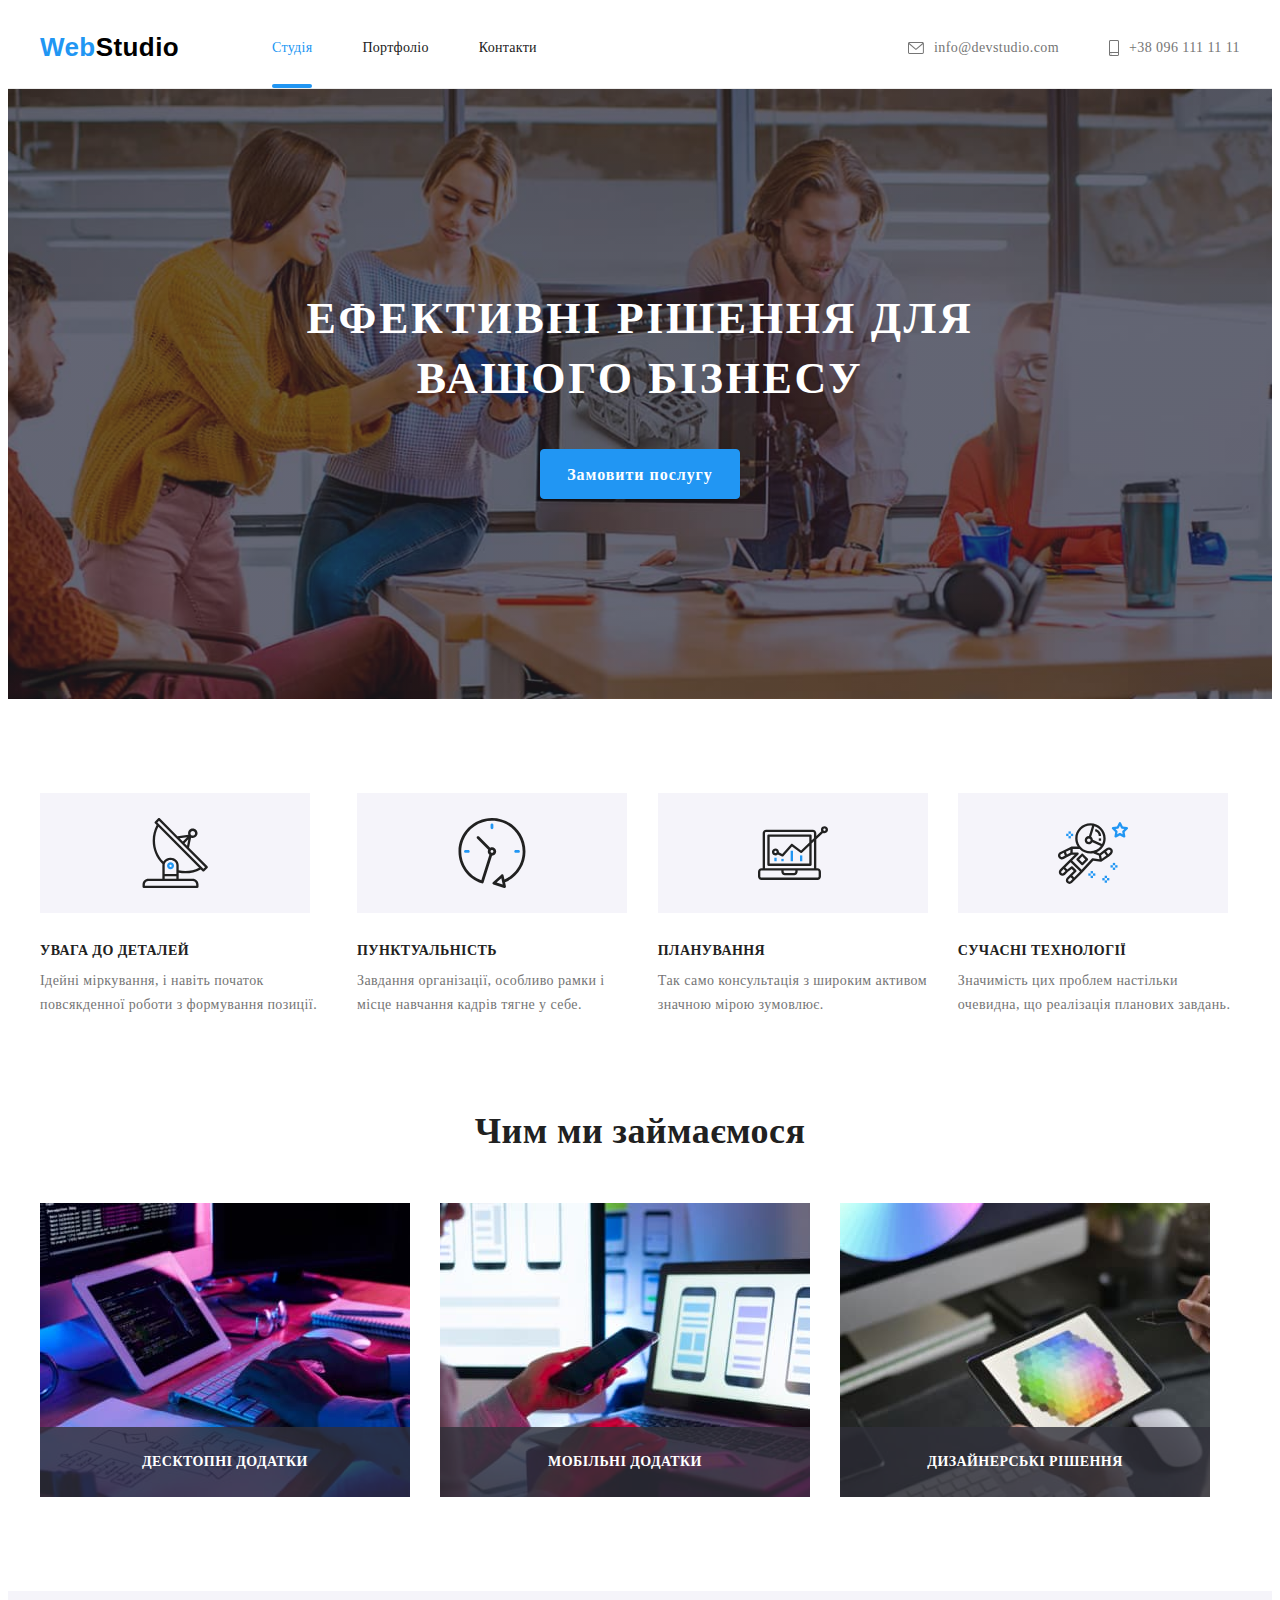
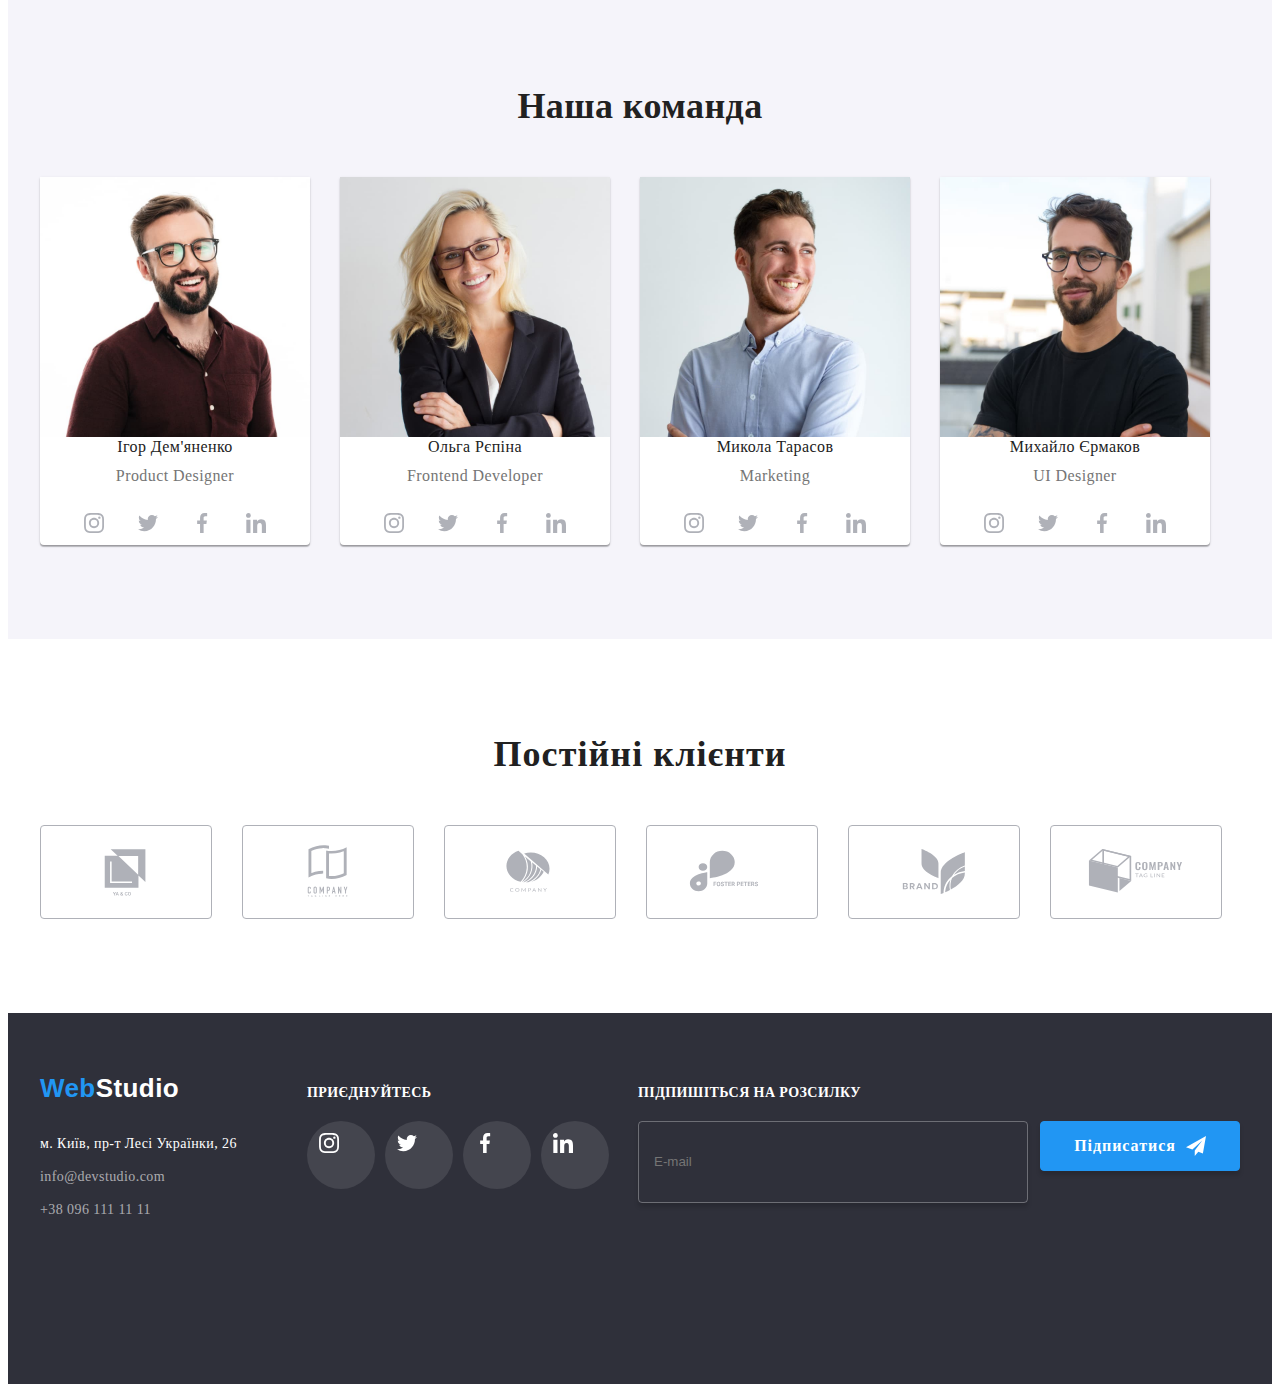
==== index.html @ f76be3e7 "index all BEM and part MODAL" ====
<!DOCTYPE html>
<html lang="uk">
  <head>
    <meta charset="utf-8" />
    <meta name="viewport" content="width=device-width, initial-scale=1.0" />
    <!-- <link rel="preconnect" href="https://fonts.googleapis.com" />
    <link rel="preconnect" href="https://fonts.gstatic.com" crossorigin />
     <link
      href="https://fonts.googleapis.com/css2?family=Oleo+Script&family=Raleway:wght@700&family=Roboto:wght@400;500;700;900&display=swap"
      rel="stylesheet"
    />
    
    <link rel="stylesheet" href="./css/styles.css" /> -->
    <link
      rel="stylesheet"
      href="https://cdnjs.cloudflare.com/ajax/libs/modern-normalize/1.1.0/modern-normalize.min.css"
      integrity="sha512-wpPYUAdjBVSE4KJnH1VR1HeZfpl1ub8YT/NKx4PuQ5NmX2tKuGu6U/JRp5y+Y8XG2tV+wKQpNHVUX03MfMFn9Q=="
      crossorigin="anonymous"
      referrerpolicy="no-referrer"
    />
    <link rel="stylesheet" href="./sass/main.css" />
    <title>WebStudio</title>
  </head>
  <body>
    <!--Шапка-->
    <header class="header">
      <div class="container">
        <div class="nav-flex">
          <a href="./index.html" class="logo__link link"
            ><span class="logo__link--web">Web</span
            ><span class="logo__link--studio">Studio</span></a
          >
          <nav>
            <ul class="headnav list">
              <li>
                <a
                  href="./index.html"
                  class="headnav__link headnav__link--current link"
                  target="_self"
                  >Студія</a
                >
              </li>
              <li>
                <a href="./portfolio.html" class="headnav__link link" target="_self">Портфоліо</a>
              </li>
              <li><a href="" class="headnav__link link">Контакти</a></li>
            </ul>
          </nav>
          <ul class="headnav__contacts list">
            <li>
              <a href="mailto:info@devstudio.com" class="headnav__contact link"
                ><svg width="16" height="12" class="headnav__icon--envelope">
                  <use href="./images/icons.svg#icon-envelope"></use>
                </svg>
                info@devstudio.com</a
              >
            </li>
            <li>
              <a href="tel:+380961111111" class="headnav__contact link">
                <svg width="10" height="16" class="headnav__icon--smartphone">
                  <use href="./images/icons.svg#icon-smartphone"></use>
                </svg>
                +38 096 111 11 11</a
              >
            </li>
          </ul>
        </div>
      </div>
    </header>
    <main>
      <!--Рішення-->
      <section class="effective">
        <div class="container">
          <h1 class="effective__h">ЕФЕКТИВНІ РІШЕННЯ ДЛЯ ВАШОГО БІЗНЕСУ</h1>
          <button data-modal-open type="button" class="effective__btn btn__all">
            Замовити послугу
          </button>
        </div>
      </section>
      <!--Особливості-->
      <section class="section">
        <div class="container">
          <h2 class="invisible">Невидимий заголовок</h2>
          <ul class="features__list list">
            <li class="features__item">
              <div class="featureslist__div">
                <svg width="70" height="70" class="featureslist__icon">
                  <use href="./images/icons.svg#icon-satellite"></use>
                </svg>
              </div>
              <h3 class="featureslist__h">УВАГА ДО ДЕТАЛЕЙ</h3>
              <p class="featureslist__p">
                Ідейні міркування, і навіть початок повсякденної роботи з формування позиції.
              </p>
            </li>
            <li class="features__item">
              <div class="featureslist__div">
                <svg width="70" height="70" class="featureslist__icon">
                  <use href="./images/icons.svg#icon-clock"></use>
                </svg>
              </div>
              <h3 class="featureslist__h">ПУНКТУАЛЬНІСТЬ</h3>
              <p class="featureslist__p">
                Завдання організації, особливо рамки і місце навчання кадрів тягне у себе.
              </p>
            </li>
            <li class="features__item">
              <div class="featureslist__div">
                <svg width="70" height="70" class="featureslist__icon">
                  <use href="./images/icons.svg#icon-diagram"></use>
                </svg>
              </div>
              <h3 class="featureslist__h">ПЛАНУВАННЯ</h3>
              <p class="featureslist__p">
                Так само консультація з широким активом значною мірою зумовлює.
              </p>
            </li>
            <li class="features__item">
              <div class="featureslist__div">
                <svg width="70" height="70" class="featureslist__icon">
                  <use href="./images/icons.svg#icon-astronaut"></use>
                </svg>
              </div>
              <h3 class="featureslist__h">СУЧАСНІ ТЕХНОЛОГІЇ</h3>
              <p class="featureslist__p">
                Значимість цих проблем настільки очевидна, що реалізація планових завдань.
              </p>
            </li>
          </ul>
        </div>
      </section>
      <!--Чим ми займаємося-->
      <section class="our-work__section section">
        <div class="container">
          <h2 class="our-work__h">Чим ми займаємося</h2>
          <ul class="our-work__list list">
            <li class="our-work__item">
              <div class="our-work__div">
                <img
                  src="./images/img-01.jpg"
                  alt="Працюємо"
                  width="370"
                  height="294"
                  class="img"
                />
                <p class="our-work__p">Десктопні додатки</p>
              </div>
            </li>

            <li class="our-work__item">
              <div class="our-work__div">
                <img
                  src="./images/img-02.jpg"
                  alt="Перевіряємо адаптації"
                  width="370"
                  height="294"
                  class="img"
                />
                <p class="our-work__p">Мобільні додатки</p>
              </div>
            </li>
            <li class="our-work__item">
              <div class="our-work__div">
                <img
                  src="./images/img-03.jpg"
                  alt="Використовуємо всю палітру кольорів"
                  width="370"
                  height="294"
                  class="img"
                />
                <p class="our-work__p">Дизайнерські рішення</p>
              </div>
            </li>
          </ul>
        </div>
      </section>
      <!--Наша команда-->
      <section class="team__section section">
        <div class="container">
          <h2 class="team__h">Наша команда</h2>
          <ul class="team--list list">
            <li class="team--list__item">
              <img
                src="./images/our-team-01.jpg"
                alt="Ігор Дем'яненко"
                width="270"
                height="260"
                class="img"
              />
              <div class="team__box">
                <h3 class="team--list__h">Ігор Дем'яненко</h3>
                <p class="team--list__p">Product Designer</p>
                <ul class="team--soc__list list">
                  <li class="team--soc__items">
                    <a href="#" class="team--soc__link link"
                      ><svg width="20" height="20">
                        <use href="./images/icons.svg#icon-instagram"></use>
                      </svg>
                    </a>
                  </li>

                  <li class="team--soc__items">
                    <a href="#" class="team--soc__link link"
                      ><svg width="20" height="20">
                        <use href="./images/icons.svg#icon-twitter"></use>
                      </svg>
                    </a>
                  </li>
                  <li class="team--soc__items">
                    <a href="#" class="team--soc__link link"
                      ><svg width="20" height="20">
                        <use href="./images/icons.svg#icon-facebook"></use>
                      </svg>
                    </a>
                  </li>
                  <li class="team--soc__items">
                    <a href="#" class="team--soc__link link"
                      ><svg width="20" height="20">
                        <use href="./images/icons.svg#icon-linkedin"></use>
                      </svg>
                    </a>
                  </li>
                </ul>
              </div>
            </li>
            <li class="team--list__item">
              <img
                src="./images/our-team-02.jpg"
                alt="Ольга Рєпіна"
                width="270"
                height="260"
                class="img"
              />
              <div class="team__box">
                <h3 class="team--list__h">Ольга Рєпіна</h3>
                <p class="team--list__p">Frontend Developer</p>

                <ul class="team--soc__list list">
                  <li class="team--soc__items">
                    <a href="#" class="team--soc__link link"
                      ><svg width="20" height="20">
                        <use href="./images/icons.svg#icon-instagram"></use>
                      </svg>
                    </a>
                  </li>
                  <li class="team--soc__items">
                    <a href="#" class="team--soc__link link"
                      ><svg width="20" height="20">
                        <use href="./images/icons.svg#icon-twitter"></use>
                      </svg>
                    </a>
                  </li>
                  <li class="team--soc__items">
                    <a href="#" class="team--soc__link link"
                      ><svg width="20" height="20">
                        <use href="./images/icons.svg#icon-facebook"></use>
                      </svg>
                    </a>
                  </li>
                  <li class="team--soc__items">
                    <a href="#" class="team--soc__link link"
                      ><svg width="20" height="20">
                        <use href="./images/icons.svg#icon-linkedin"></use>
                      </svg>
                    </a>
                  </li>
                </ul>
              </div>
            </li>
            <li class="team--list__item">
              <img
                src="./images/our-team-03.jpg"
                alt="Микола Тарасов"
                width="270"
                height="260"
                class="img"
              />
              <div class="team__box">
                <h3 class="team--list__h">Микола Тарасов</h3>
                <p class="team--list__p">Marketing</p>

                <ul class="team--soc__list list">
                  <li class="team--soc__items">
                    <a href="#" class="team--soc__link link"
                      ><svg width="20" height="20">
                        <use href="./images/icons.svg#icon-instagram"></use>
                      </svg>
                    </a>
                  </li>
                  <li class="team--soc__items">
                    <a href="#" class="team--soc__link link"
                      ><svg width="20" height="20">
                        <use href="./images/icons.svg#icon-twitter"></use>
                      </svg>
                    </a>
                  </li>
                  <li class="team--soc__items">
                    <a href="#" class="team--soc__link link"
                      ><svg width="20" height="20">
                        <use href="./images/icons.svg#icon-facebook"></use>
                      </svg>
                    </a>
                  </li>
                  <li class="team--soc__items">
                    <a href="#" class="team--soc__link link"
                      ><svg width="20" height="20">
                        <use href="./images/icons.svg#icon-linkedin"></use>
                      </svg>
                    </a>
                  </li>
                </ul>
              </div>
            </li>
            <li class="team--list__item">
              <img
                src="./images/our-team-04.jpg"
                alt="Михайло Єрмаков"
                width="270"
                height="260"
                class="img"
              />
              <div class="team__box">
                <h3 class="team--list__h">Михайло Єрмаков</h3>
                <p class="team--list__p">UI Designer</p>

                <ul class="team--soc__list list">
                  <li class="team--soc__items">
                    <a href="#" class="team--soc__link link"
                      ><svg width="20" height="20">
                        <use href="./images/icons.svg#icon-instagram"></use>
                      </svg>
                    </a>
                  </li>
                  <li class="team--soc__items">
                    <a href="#" class="team--soc__link link"
                      ><svg width="20" height="20">
                        <use href="./images/icons.svg#icon-twitter"></use>
                      </svg>
                    </a>
                  </li>
                  <li class="team--soc__items">
                    <a href="#" class="team--soc__link link"
                      ><svg width="20" height="20">
                        <use href="./images/icons.svg#icon-facebook"></use>
                      </svg>
                    </a>
                  </li>
                  <li class="team--soc__items">
                    <a href="#" class="team--soc__link link"
                      ><svg width="20" height="20">
                        <use href="./images/icons.svg#icon-linkedin"></use>
                      </svg>
                    </a>
                  </li>
                </ul>
              </div>
            </li>
          </ul>
        </div>
      </section>
      <section class="regular__section">
        <div class="container">
          <h2 class="regular__clients--h">Постійні клієнти</h2>
          <ul class="regular__clients--list list">
            <li class="regular__clients--item">
              <a href="" class="regular__clients--link link">
                <svg width="106" height="60" class="regular__clients--soc-icons">
                  <use href="./images/icons.svg#icon-company-one"></use>
                </svg>
              </a>
            </li>
            <li class="regular__clients--item">
              <a href="" class="regular__clients--link link"
                ><svg width="106" height="60" class="regular__clients--soc-icons">
                  <use href="./images/icons.svg#icon-company-two"></use>
                </svg>
              </a>
            </li>
            <li class="regular__clients--item">
              <a href="" class="regular__clients--link link">
                <svg width="106" height="60" class="regular__clients--soc-icons">
                  <use href="./images/icons.svg#icon-company-three"></use>
                </svg>
              </a>
            </li>
            <li class="regular__clients--item">
              <a href="" class="regular__clients--link link">
                <svg width="106" height="60" class="regular__clients--soc-icons">
                  <use href="./images/icons.svg#icon-company-four"></use>
                </svg>
              </a>
            </li>
            <li class="regular__clients--item">
              <a href="" class="regular__clients--link link"
                ><svg width="106" height="60" class="regular__clients--soc-icons">
                  <use href="./images/icons.svg#icon-company-five"></use>
                </svg>
              </a>
            </li>
            <li class="regular__clients--item">
              <a href="" class="regular__clients--link link"
                ><svg width="106" height="60" class="regular__clients--soc-icons">
                  <use href="./images/icons.svg#icon-company-six"></use>
                </svg>
              </a>
            </li>
          </ul>
        </div>
      </section>
    </main>
    <!--Футер-->
    <footer class="footer">
      <div class="container">
        <div class="footer__flex--div">
          <div class="footer__address__div">
            <a href="./index.html" class="logo__link logo__link--footer link"
              ><span class="logo__link--web">Web</span
              ><span class="logo__link--footer">Studio</span></a
            >
            <address>
              <ul class="list">
                <li class="footer__address--item">
                  <a
                    href="https://goo.gl/maps/zmiDJwTHFCENLTo26"
                    target="_blank"
                    class="footer__address link"
                    >м. Київ, пр-т Лесі Українки, 26</a
                  >
                </li>
                <li class="footer__address--item">
                  <a href="mailto:info@devstudio.com" class="footer__contact link"
                    >info@devstudio.com</a
                  >
                </li>
                <li class="footer__address--item">
                  <a href="tel:+380961111111" class="footer__contact link">+38 096 111 11 11</a>
                </li>
              </ul>
            </address>
          </div>
          <div class="footer__soc--div">
            <p class="footer__soc--p"><b>Приєднуйтесь</b></p>
            <ul class="footer__soc--list list">
              <li class="footer__soc--items">
                <a href="#" class="footer__soc--link link"
                  ><svg width="20" height="20" class="footer__soc--icons">
                    <use href="./images/icons.svg#icon-instagram"></use>
                  </svg>
                </a>
              </li>
              <li class="footer__soc--items">
                <a href="#" class="footer__soc--link link"
                  ><svg width="20" height="20" class="footer__soc--icons">
                    <use href="./images/icons.svg#icon-twitter"></use>
                  </svg>
                </a>
              </li>
              <li class="footer__soc--items">
                <a href="#" class="footer__soc--link link"
                  ><svg width="20" height="20" class="footer__soc--icons">
                    <use href="./images/icons.svg#icon-facebook"></use>
                  </svg>
                </a>
              </li>
              <li class="footer__soc--items">
                <a href="#" class="footer__soc--link link"
                  ><svg width="20" height="20" class="footer__soc--icons">
                    <use href="./images/icons.svg#icon-linkedin"></use>
                  </svg>
                </a>
              </li>
            </ul>
          </div>
          <div class="footer__subscribe--div">
            <p class="footer__soc--p"><b>Підпишіться на розсилку</b></p>
            <form class="footer__subscribe--form">
              <label>
                <input
                  class="footer__subscribe--email"
                  type="email"
                  name="mail"
                  placeholder="E-mail"
                />
              </label>
              <button type="submit" class="footer__subscribe--btn btn__all">
                Підписатися
                <svg width="20" height="20" class="footer-subscribe-icon">
                  <use href="./images/icons.svg#icon-send"></use>
                </svg>
              </button>
            </form>
          </div>
        </div>
      </div>
    </footer>
    <div data-modal class="backdrop is-hidden">
      <div class="modal">
        <button data-modal-close type="button" class="icon__close">
          <svg width="20" height="20">
            <use href="./images/icons.svg#icon-close-black-18"></use>
          </svg>
        </button>
        <form>
          <p class="modal__form--h"><b>Залиште свої данні, ми Вам передзвонимо</b></p>
          <div class="modal__form--field">
            <label class="modal__label" for="name">Ім'я</label>
            <input class="modal__input" type="text" name="user-name" id="name" />
            <svg width="18" height="18" class="modal__icon-svg">
              <use href="./images/icons.svg#icon-person-black-18dp"></use>
            </svg>
          </div>
          <div class="modal__form--field">
            <label class="modal__label" for="tel">Телефон</label>
            <input class="modal__input" type="tel" name="tel" id="tel" />
            <svg width="18" height="18" class="modal__icon-svg">
              <use href="./images/icons.svg#icon-phone-black-18dp"></use>
            </svg>
          </div>
          <div class="modal__form--field">
            <label class="modal__label" for="email">Пошта</label>
            <input class="modal__input" type="email" name="email" id="email" />
            <svg width="18" height="18" class="modal__icon-svg">
              <use href="./images/icons.svg#icon-email-black-18dp"></use>
            </svg>
          </div>
          <div class="modal__form--comments">
            <label class="modal__label" for="comments">Коментар</label>
            <textarea
              class="modal__comments"
              name="comments"
              id="comments"
              rows="8"
              placeholder="Введіть текст"
            ></textarea>
          </div>
          <div class="modal__form--check">
            <label class="modal__label--check" for="subscribe">
              <input class="checkbox" type="checkbox" name="subscribe" id="subscribe" />
              <svg width="16" height="15" class="modal-icon-svg-check">
                <use href="./images/icons.svg#icon-check"></use>
              </svg>
              <span class="modal-icon"></span>Погоджуюся з розсилкою та приймаю
              <a href="#" class="modal-link">Умови договору</a></label
            >
          </div>
          <button type="submit" class="btn-all modal-btn">Відправити</button>

          <!-- <svg width="18" height="18" class="modal-icon-svg">
              <use href="./images/icons.svg#icon-email-black-18dp"></use>
            </svg> -->
        </form>
      </div>
    </div>
    <script src="./js/modal.js"></script>
  </body>
</html>
---- css/styles.css ----
textarea {
  resize: none;
  outline: none;
}
/* Utilites, zero margin/padding */

/* Logo-style */


/* index-section: Head-navigation + contacts */

/* index-section: EFFECTIVE solutions */


/* index-section: FEATURES */

/* index-section: our-work */

/* index-section: team */

/* index-regular-clients */

/* index-footer */

/* index-modal window */


/* portfolio-section: main-section, not "main" */
.header {
  border-bottom: 1px solid #ececec;
}
.btn {
  padding: 6px 22px;
  font-family: 'Roboto', sans-serif;
  font-weight: 500;
  font-size: 16px;
  line-height: 1.62;
  text-align: center;
  color: var(--headers-nav-color);
  border-radius: 4px;
  border: 1px solid transparent;

  transition: color 250ms cubic-bezier(0.4, 0, 0.2, 1) 0ms,
    background-color 250ms cubic-bezier(0.4, 0, 0.2, 1) 0ms;
}
.btn:hover,
.btn:active,
.btn:focus {
  color: var(--white-color);
  background-color: var(--main-accent-color);
  cursor: pointer;
  box-shadow: 0px 3px 1px rgba(0, 0, 0, 0.1), 0px 1px 2px rgba(0, 0, 0, 0.08),
    0px 2px 2px rgba(0, 0, 0, 0.12);
}
.btn-list {
  display: flex;
  justify-content: center;
  margin-bottom: 50px;
}
.btn-list > .item:not(:last-child) {
  margin-right: 8px;
}
/* portfolio-section: list portfolio */
.portf-list {
  display: flex;
  flex-wrap: wrap;
}
.portf-list > .item {
  flex-basis: calc((100% - 60px) / 3);
  margin-right: 30px;
  margin-bottom: 30px;
}
.portf-list > .item:nth-child(3n) {
  margin-right: 0;
}
.portf-list > .item:nth-last-child(-n + 3) {
  margin-bottom: 0;
}
.portf-list-a {
  display: block;
  transition: box-shadow 250ms cubic-bezier(0.4, 0, 0.2, 1) 0ms;
}
.portf-div-overlay {
  position: relative;
  overflow: hidden;
}
.portf-div-p {
  position: absolute;
  bottom: -100%;
  width: 100%;
  height: 100%;
  padding: 63px 24px;
  transform: translateY(0);
  transition: transform 250ms cubic-bezier(0.4, 0, 0.2, 1) 0ms;
  color: var(--white-color);
  background-color: rgba(33, 150, 243, 0.9);
  font-size: 18px;
  line-height: 1.55;
}
.portf-list-a:hover,
.portf-list-a:focus {
  box-shadow: 0px 1px 1px rgba(0, 0, 0, 0.12), 0px 4px 4px rgba(0, 0, 0, 0.06),
    1px 4px 6px rgba(0, 0, 0, 0.16);
}
.portf-list-a:hover .portf-div-p {
  transform: translateY(-100%);
}
.portf-h {
  font-size: 18px;
  line-height: 2;
  letter-spacing: 0.06em;
  color: var(--headers-nav-color);
  margin-bottom: 4px;
}
.portf-p {
  font-size: 16px;
  line-height: 1.88;
  color: var(--main-p-color);
}
.box-portf {
  padding-top: 20px;
  padding-bottom: 20px;
  padding-left: 24px;
  padding-right: 24px;
  border-left: 1px solid #eeeeee;
  border-right: 1px solid #eeeeee;
  border-bottom: 1px solid #eeeeee;
}
/* portfolio: footer */
---- sass/main.css ----
/* Colors (#2f303a color for gradient ) */
/* Fonts */
/* oleo-script-regular - latin */
@font-face {
  font-family: "Oleo Script";
  font-style: normal;
  font-weight: 400;
  src: url("../../fonts/oleo-script-v14-latin/oleo-script-v14-latin-regular.eot"); /* IE9 Compat Modes */
  src: local(""), url("../../fonts/oleo-script-v14-latin-regular.eot?#iefix") format("embedded-opentype"), url("../../fonts/oleo-script-v14-latin-regular.woff2") format("woff2"), url("../../fonts/oleo-script-v14-latin-regular.woff") format("woff"), url("../../fonts/oleo-script-v14-latin-regular.ttf") format("truetype"), url("../../fonts/oleo-script-v14-latin-regular.svg#OleoScript") format("svg"); /* Legacy iOS */
}
/* raleway-regular - latin_cyrillic */
@font-face {
  font-family: "Raleway";
  font-style: normal;
  font-weight: 400;
  src: url("../../fonts/raleway-v28-latin_cyrillic/raleway-v28-latin_cyrillic-700.eot"); /* IE9 Compat Modes */
  src: local(""), url("../../fonts/raleway-v28-latin_cyrillic-regular.eot?#iefix") format("embedded-opentype"), url("../../fonts/raleway-v28-latin_cyrillic-regular.woff2") format("woff2"), url("../../fonts/raleway-v28-latin_cyrillic-regular.woff") format("woff"), url("../../fonts/raleway-v28-latin_cyrillic-regular.ttf") format("truetype"), url("../../fonts/raleway-v28-latin_cyrillic-regular.svg#Raleway") format("svg"); /* Legacy iOS */
}
/* raleway-700 - latin_cyrillic */
@font-face {
  font-family: "Raleway";
  font-style: normal;
  font-weight: 700;
  src: url("../../fonts/raleway-v28-latin_cyrillic-700.eot"); /* IE9 Compat Modes */
  src: local(""), url("../../fonts/raleway-v28-latin_cyrillic-700.eot?#iefix") format("embedded-opentype"), url("../../fonts/raleway-v28-latin_cyrillic-700.woff2") format("woff2"), url("../../fonts/raleway-v28-latin_cyrillic-700.woff") format("woff"), url("../../fonts/raleway-v28-latin_cyrillic-700.ttf") format("truetype"), url("../../fonts/raleway-v28-latin_cyrillic-700.svg#Raleway") format("svg"); /* Legacy iOS */
}
/* roboto-regular - latin_cyrillic */
@font-face {
  font-family: "Roboto";
  font-style: normal;
  font-weight: 400;
  src: url("../../fonts/roboto-v30-latin_cyrillic-regular.eot"); /* IE9 Compat Modes */
  src: local(""), url("../../fonts/roboto-v30-latin_cyrillic-regular.eot?#iefix") format("embedded-opentype"), url("../../fonts/roboto-v30-latin_cyrillic-regular.woff2") format("woff2"), url("../../fonts/roboto-v30-latin_cyrillic-regular.woff") format("woff"), url("../../fonts/roboto-v30-latin_cyrillic-regular.ttf") format("truetype"), url("../../fonts/roboto-v30-latin_cyrillic-regular.svg#Roboto") format("svg"); /* Legacy iOS */
}
/* roboto-500 - latin_cyrillic */
@font-face {
  font-family: "Roboto";
  font-style: normal;
  font-weight: 500;
  src: url("../../fonts/roboto-v30-latin_cyrillic-500.eot"); /* IE9 Compat Modes */
  src: local(""), url("../../fonts/roboto-v30-latin_cyrillic-500.eot?#iefix") format("embedded-opentype"), url("../../fonts/roboto-v30-latin_cyrillic-500.woff2") format("woff2"), url("../../fonts/roboto-v30-latin_cyrillic-500.woff") format("woff"), url("../../fonts/roboto-v30-latin_cyrillic-500.ttf") format("truetype"), url("../../fonts/roboto-v30-latin_cyrillic-500.svg#Roboto") format("svg"); /* Legacy iOS */
}
/* roboto-700 - latin_cyrillic */
@font-face {
  font-family: "Roboto";
  font-style: normal;
  font-weight: 700;
  src: url("../../fonts/roboto-v30-latin_cyrillic-700.eot"); /* IE9 Compat Modes */
  src: local(""), url("../../fonts/roboto-v30-latin_cyrillic-700.eot?#iefix") format("embedded-opentype"), url("../../fonts/roboto-v30-latin_cyrillic-700.woff2") format("woff2"), url("../../fonts/roboto-v30-latin_cyrillic-700.woff") format("woff"), url("../../fonts/roboto-v30-latin_cyrillic-700.ttf") format("truetype"), url("../../fonts/roboto-v30-latin_cyrillic-700.svg#Roboto") format("svg"); /* Legacy iOS */
}
/* roboto-900 - latin_cyrillic */
@font-face {
  font-family: "Roboto";
  font-style: normal;
  font-weight: 900;
  src: url("../../fonts/roboto-v30-latin_cyrillic-900.eot"); /* IE9 Compat Modes */
  src: local(""), url("../../fonts/roboto-v30-latin_cyrillic-900.eot?#iefix") format("embedded-opentype"), url("../../fonts/roboto-v30-latin_cyrillic-900.woff2") format("woff2"), url("../../fonts/roboto-v30-latin_cyrillic-900.woff") format("woff"), url("../../fonts/roboto-v30-latin_cyrillic-900.ttf") format("truetype"), url("../../fonts/roboto-v30-latin_cyrillic-900.svg#Roboto") format("svg"); /* Legacy iOS */
}
body {
  background-color: #ffffff;
  color: #757575;
  font-family: font-face;
  font-size: 14px;
  letter-spacing: 0.03em;
}

.list {
  list-style: none;
}

.link {
  text-decoration: none;
  display: block;
  font-style: normal;
}

.img {
  display: block;
  max-width: 100%;
  height: auto;
}

.container {
  width: 1200px;
  padding-left: 15px;
  padding-right: 15px;
  margin: 0px auto;
}

.section {
  padding-top: 94px;
  padding-bottom: 94px;
}

ul,
ol {
  margin: 0;
  padding: 0;
}

p,
h1,
h2,
h3,
h4,
h5 {
  margin: 0;
  padding: 0;
}

.invisible {
  position: absolute;
  width: 1px;
  height: 1px;
  margin: -1px;
  border: 0;
  padding: 0;
  white-space: nowrap;
  -webkit-clip-path: inset(100%);
          clip-path: inset(100%);
  clip: rect(0 0 0 0);
  overflow: hidden;
}

.btn__all {
  min-width: 200px;
  height: 50px;
  padding: 10px;
  background-color: #2196f3;
  color: #ffffff;
  box-shadow: 0px 4px 4px rgba(0, 0, 0, 0.15);
  border-radius: 4px;
  border: 1px solid #2196f3;
  cursor: pointer;
  transition: background-color 250ms cubic-bezier(0.4, 0, 0.2, 1) 0ms;
  font-family: Roboto;
  font-weight: 700;
  font-size: 16px;
  line-height: 1.87;
  text-align: center;
  letter-spacing: 0.06em;
}

/* Logo styles */
.logo__link {
  display: inline-block;
  margin-top: 24px;
  margin-bottom: 25px;
  font-family: "RaleWay", sans-serif;
  font-weight: 700;
  font-size: 26px;
  line-height: 1.19;
}

.logo__link > .logo__link--web {
  color: #2196f3;
}

.logo__link > .logo__link--studio {
  color: #000000;
}

.logo__link > .logo__link--footer {
  color: #ffffff;
}

/* Navigation styles */
.header {
  border-bottom: 1px solid #ececec;
}

.headnav {
  display: flex;
  margin-left: 93px;
  gap: 50px;
  font-weight: 500;
  line-height: 1.14;
  color: #212121;
  letter-spacing: 0.02em;
}

.headnav__link {
  color: #212121;
  display: block;
  padding-top: 32px;
  padding-bottom: 32px;
  transition: color 250ms cubic-bezier(0.4, 0, 0.2, 1) 0ms;
}
.headnav__link:hover, .headnav__link:focus {
  color: #2196f3;
}

.headnav__link--current {
  color: #2196f3;
  position: relative;
}

.headnav__link--current::after {
  content: "";
  display: block;
  width: 100%;
  height: 4px;
  position: absolute;
  bottom: 0;
  border-radius: 2px;
  background-color: #2196f3;
  /* transform: scale(0);
  transition: transform 250ms cubic-bezier(0.4, 0, 0.2, 1) 0ms; */
}

/* .current:hover::after {
  transform: scale(1);
} */
.headnav__icon--envelope,
.headnav__icon--smartphone {
  margin-right: 10px;
  fill: currentColor;
}

.headnav__contacts {
  display: flex;
  align-items: center;
  margin-left: auto;
  gap: 50px;
}

.headnav__contact {
  display: flex;
  align-items: center;
  transition: color 250ms cubic-bezier(0.4, 0, 0.2, 1) 0ms;
  color: #757575;
  font-weight: 500;
}
.headnav__contact:hover, .headnav__contact:focus {
  color: #2196f3;
}

.nav-flex {
  display: flex;
  justify-content: flex-start;
  align-items: center;
  margin-top: 0px;
  margin-bottom: 0px;
}

.effective {
  background-color: #c4c4c4;
  padding: 200px 0;
  background-image: linear-gradient(rgba(47, 48, 58, 0.4), rgba(47, 48, 58, 0.4)), url("../images/bg-hero.jpg");
  background-repeat: no-repeat;
  background-size: cover;
  background-position: center;
  max-width: 1600px;
  margin-left: auto;
  margin-right: auto;
  text-align: center;
}

.effective__h {
  display: block;
  margin-left: auto;
  margin-right: auto;
  margin-bottom: 40px;
  width: 696px;
  font-weight: 700;
  font-size: 44px;
  line-height: 1.36;
  letter-spacing: 0.06em;
  text-transform: uppercase;
  color: #ffffff;
}

.effective__btn {
  margin-left: auto;
  margin-right: auto;
  transition: background-color 250ms cubic-bezier(0.4, 0, 0.2, 1) 0ms;
}
.effective__btn:hover, .effective__btn:focus {
  background-color: #188ce8;
}

.features__list {
  display: flex;
}
.features__list > .features__item {
  margin-right: 30px;
}
.features__list > .features__item:last-child {
  margin-right: 0px;
}

.featureslist__div {
  background-color: #f5f4fa;
  width: 270px;
  height: 120px;
  margin-bottom: 30px;
  display: flex;
  justify-content: center;
  align-items: center;
}

.featureslist__h {
  display: block;
  margin-bottom: 10px;
  font-size: 14px;
  line-height: 1.14;
  text-transform: uppercase;
  color: #212121;
}

.featureslist__p {
  line-height: 1.71;
}

.our-work__section {
  padding-top: 0;
}

.our-work__list {
  display: flex;
}

.our-work__list > .our-work__item {
  margin-right: 30px;
}

.our-work__list > .our-work__item:last-child {
  margin-right: 0;
}

.our-work__div {
  position: relative;
}

.our-work__p {
  position: absolute;
  bottom: 0;
  width: 370px;
  height: 70px;
  display: flex;
  justify-content: center;
  align-items: center;
  background-color: rgba(47, 48, 58, 0.8);
  color: #ffffff;
  font-weight: 700;
  line-height: 1.14;
  text-transform: uppercase;
}

.our-work__h {
  display: block;
  margin-bottom: 50px;
  font-size: 36px;
  line-height: 1.17;
  text-align: center;
  color: #212121;
}

.team__section {
  background-color: #f5f4fa;
}

.team--list {
  display: flex;
}
.team--list > .team--list__item {
  margin-right: 30px;
  box-shadow: 0px 1px 3px rgba(0, 0, 0, 0.12), 0px 1px 1px rgba(0, 0, 0, 0.14), 0px 2px 1px rgba(0, 0, 0, 0.2);
  border-radius: 0px 0px 4px 4px;
  background-color: #ffffff;
}
.team--list > .team--list__item:last-child {
  margin-right: 0;
}

.team--list .box {
  padding-top: 30px;
  padding-bottom: 30px;
}

.team__h {
  margin-bottom: 50px;
  font-size: 36px;
  line-height: 1.17;
  text-align: center;
  color: #212121;
}

.team--list__h {
  display: block;
  margin-bottom: 10px;
  font-weight: 500;
  font-size: 16px;
  line-height: 1.19;
  text-align: center;
  color: #212121;
}

.team--list__p {
  font-size: 16px;
  line-height: 1.19;
  text-align: center;
  margin-bottom: 16px;
}

.team--soc__list {
  display: flex;
  justify-content: center;
  align-items: center;
}

.team--soc__items {
  width: 44px;
  height: 44px;
}

.team--soc__items:not(:last-child) {
  margin-right: 10px;
}

.team--soc__link {
  width: 100%;
  height: 100%;
  border-radius: 50%;
  display: flex;
  justify-content: center;
  align-items: center;
  fill: #afb1b8;
  transition: color 250ms cubic-bezier(0.4, 0, 0.2, 1) 0ms, background-color 250ms cubic-bezier(0.4, 0, 0.2, 1) 0ms;
}
.team--soc__link:hover, .team--soc__link:focus {
  fill: #ffffff;
  background-color: #2196f3;
}

.regular__section {
  padding-top: 94px;
  padding-bottom: 94px;
  text-align: center;
}

.regular__clients--h {
  font-style: normal;
  font-size: 36px;
  line-height: 1.17;
  text-align: center;
  letter-spacing: 0.03em;
  color: #212121;
  margin-bottom: 50px;
}

.regular__clients--list {
  display: flex;
}

.regular__clients--item:not(:last-child) {
  margin-right: 30px;
}

.regular__clients--link {
  display: flex;
  justify-content: center;
  align-items: center;
  transition: color 250ms cubic-bezier(0.4, 0, 0.2, 1) 0ms, border-color 250ms cubic-bezier(0.4, 0, 0.2, 1) 0ms;
  border: 1px solid #afb1b8;
  border-radius: 4px;
  width: 170px;
  height: 92px;
  color: #afb1b8;
}
.regular__clients--link:hover, .regular__clients--link:focus {
  color: #2196f3;
  border: 1px solid #2196f3;
}

.regular__clients--soc-icons {
  fill: currentColor;
}

.footer {
  background-color: #2f303a;
  height: 251px;
  padding-top: 60px;
  padding-bottom: 60px;
}

.logo__link--footer {
  margin-bottom: 28px;
  margin-top: 0;
}

.footer__address {
  line-height: 1.71;
  font-style: normal;
  color: #ffffff;
  transition: color 250ms cubic-bezier(0.4, 0, 0.2, 1) 0ms;
}
.footer__address:hover, .footer__address:focus {
  color: #2196f3;
}

.footer__contact {
  line-height: 1.71;
  color: rgba(255, 255, 255, 0.6);
  transition: color 250ms cubic-bezier(0.4, 0, 0.2, 1) 0ms;
}
.footer__contact:hover, .footer__contact:focus {
  color: #2196f3;
}

.footer__address--item:not(:last-child) {
  margin-bottom: 9px;
}

.footer__flex--div {
  display: flex;
  align-items: baseline;
  justify-content: space-between;
}

.footer__soc--div {
  margin-left: 70px;
}

.footer__soc--p {
  line-height: 1.14;
  text-transform: uppercase;
  color: #ffffff;
  margin-bottom: 20px;
}

.footer__soc--list {
  display: flex;
}

.footer__soc--items:not(:last-child) {
  margin-right: 10px;
}

.footer__soc--link {
  width: 44px;
  height: 44px;
  border-radius: 50%;
  background-color: rgba(255, 255, 255, 0.1);
  padding: 12px;
  transition: color 250ms cubic-bezier(0.4, 0, 0.2, 1) 0ms, background-color 250ms cubic-bezier(0.4, 0, 0.2, 1) 0ms;
  color: #ffffff;
}
.footer__soc--link:hover, .footer__soc--link:focus {
  background-color: #2196f3;
}

.footer__soc--icons {
  fill: currentColor;
}

.footer__subscribe--div {
  margin-left: auto;
}

.footer__subscribe--form {
  display: flex;
}

.footer__subscribe--email {
  width: 358px;
  height: 50px;
  padding: 15px;
  margin-right: 12px;
  border: 1px solid rgba(255, 255, 255, 0.3);
  box-shadow: 0px 4px 4px rgba(0, 0, 0, 0.15);
  border-radius: 4px;
  outline: none;
  background-color: transparent;
  color: #ffffff;
}

.footer__subscribe--btn {
  display: flex;
  justify-content: center;
  align-items: center;
  gap: 10px;
}
.footer__subscribe--btn:hover, .footer__subscribe--btn:focus {
  background-color: #188ce8;
}

.backdrop {
  position: fixed;
  top: 0;
  left: 0;
  width: 100%;
  height: 100%;
  transition: opacity 250ms cubic-bezier(0.4, 0, 0.2, 1) 0ms, visibility 250ms cubic-bezier(0.4, 0, 0.2, 1) 0ms;
  background-color: rgba(0, 0, 0, 0.2);
}

.backdrop.is-hidden {
  opacity: 0;
  pointer-events: none;
  visibility: hidden;
}

.modal {
  position: absolute;
  width: 528px;
  height: 581px;
  left: 50%;
  top: 50%;
  padding: 40px;
  transform: translate(-50%, -50%);
  background-color: #ffffff;
}

.icon__close {
  position: absolute;
  top: 8px;
  right: 8px;
  width: 30px;
  height: 30px;
  display: flex;
  justify-content: center;
  align-items: center;
  border-radius: 50%;
  border: 1px solid rgba(0, 0, 0, 0.1);
  background-color: #ffffff;
  cursor: pointer;
  color: #000000;
  transition: color 250ms cubic-bezier(0.4, 0, 0.2, 1);
  fill: currentColor;
}
.icon__close:hover, .icon__close:focus {
  color: #2196f3;
}

.modal__form--field {
  display: flex;
  flex-direction: column;
  position: relative;
  margin-bottom: 28px;
}

.modal__label {
  position: absolute;
  top: -20px;
  left: 0;
  color: #757575;
  font-size: 12px;
  line-height: 1.17;
  letter-spacing: 0.01em;
}

.modal__input {
  padding: 12px;
  padding-left: 42px;
  height: 40px;
  width: 100%;
  border: 1px solid rgba(33, 33, 33, 0.2);
  border-radius: 4px;
  outline: none;
  transition: border-color 250ms cubic-bezier(0.4, 0, 0.2, 1);
}
.modal__input:focus + .modal-icon-svg, .modal__input:hover + .modal-icon-svg, .modal__input:hover, .modal__input:focus {
  border-color: #2196f3;
  fill: #2196f3;
}

.modal__icon-svg {
  position: absolute;
  top: 50%;
  left: 12px;
  transform: translateY(-50%);
  transition: fill 250ms cubic-bezier(0.4, 0, 0.2, 1);
}

.modal__form--comments {
  display: flex;
  flex-direction: column;
  position: relative;
  margin-bottom: 20px;
}

.modal__form--h {
  margin-bottom: 30px;
  color: #212121;
  font-size: 20px;
  line-height: 1.15;
}

.modal__comments {
  width: 100%;
  height: 120px;
  padding: 12px 16px;
  border: 1px solid rgba(33, 33, 33, 0.2);
  border-radius: 4px;
}

.modal__form--check {
  display: flex;
  flex-direction: row;
  justify-content: center;
  align-items: center;
  margin-bottom: 30px;
}

.modal__label--check {
  display: flex;
  justify-content: center;
  align-items: center;
  position: relative;
  font-size: 14px;
  line-height: 1.71;
  color: #757575;
}
.modal__label--check:hover, .modal__label--check:focus {
  text-decoration: underline;
  -webkit-text-decoration-color: #2196f3;
          text-decoration-color: #2196f3;
}

.modal-link {
  color: var(--main-accent-color);
}

.modal-icon {
  display: inline-block;
  opacity: 1;
  width: 16px;
  height: 15px;
  margin-right: 9px;
  border: 2px solid var(--headers-nav-color);
  border-radius: 2px;
  transition: opacity 250ms cubic-bezier(0.4, 0, 0.2, 1), border 250ms cubic-bezier(0.4, 0, 0.2, 1), border-radius 250ms cubic-bezier(0.4, 0, 0.2, 1);
}

.modal-btn {
  display: block;
  margin-left: auto;
  margin-right: auto;
}

.modal-btn:hover {
  background-color: var(--btn-hover-color);
}

.checkbox {
  position: absolute;
  width: 1px;
  height: 1px;
  margin: -1px;
  border: 0;
  padding: 0;
  white-space: nowrap;
  -webkit-clip-path: inset(100%);
          clip-path: inset(100%);
  clip: rect(0 0 0 0);
  overflow: hidden;
}

.modal-icon-svg-check {
  opacity: 0;
  position: absolute;
  display: inline-block;
  left: 0;
  top: 50%;
  transform: translateY(-50%);
  width: 16px;
  height: 15px;
  margin-right: 9px;
  transition: opacity 250ms cubic-bezier(0.4, 0, 0.2, 1);
}

.checkbox:checked ~ .modal-icon {
  opacity: 0;
  border: none;
  border-radius: none;
}

.checkbox:checked + .modal-icon-svg-check {
  opacity: 1;
  background-color: var(--main-accent-color);
  border: 1px solid var(--main-accent-color);
}/*# sourceMappingURL=main.css.map */
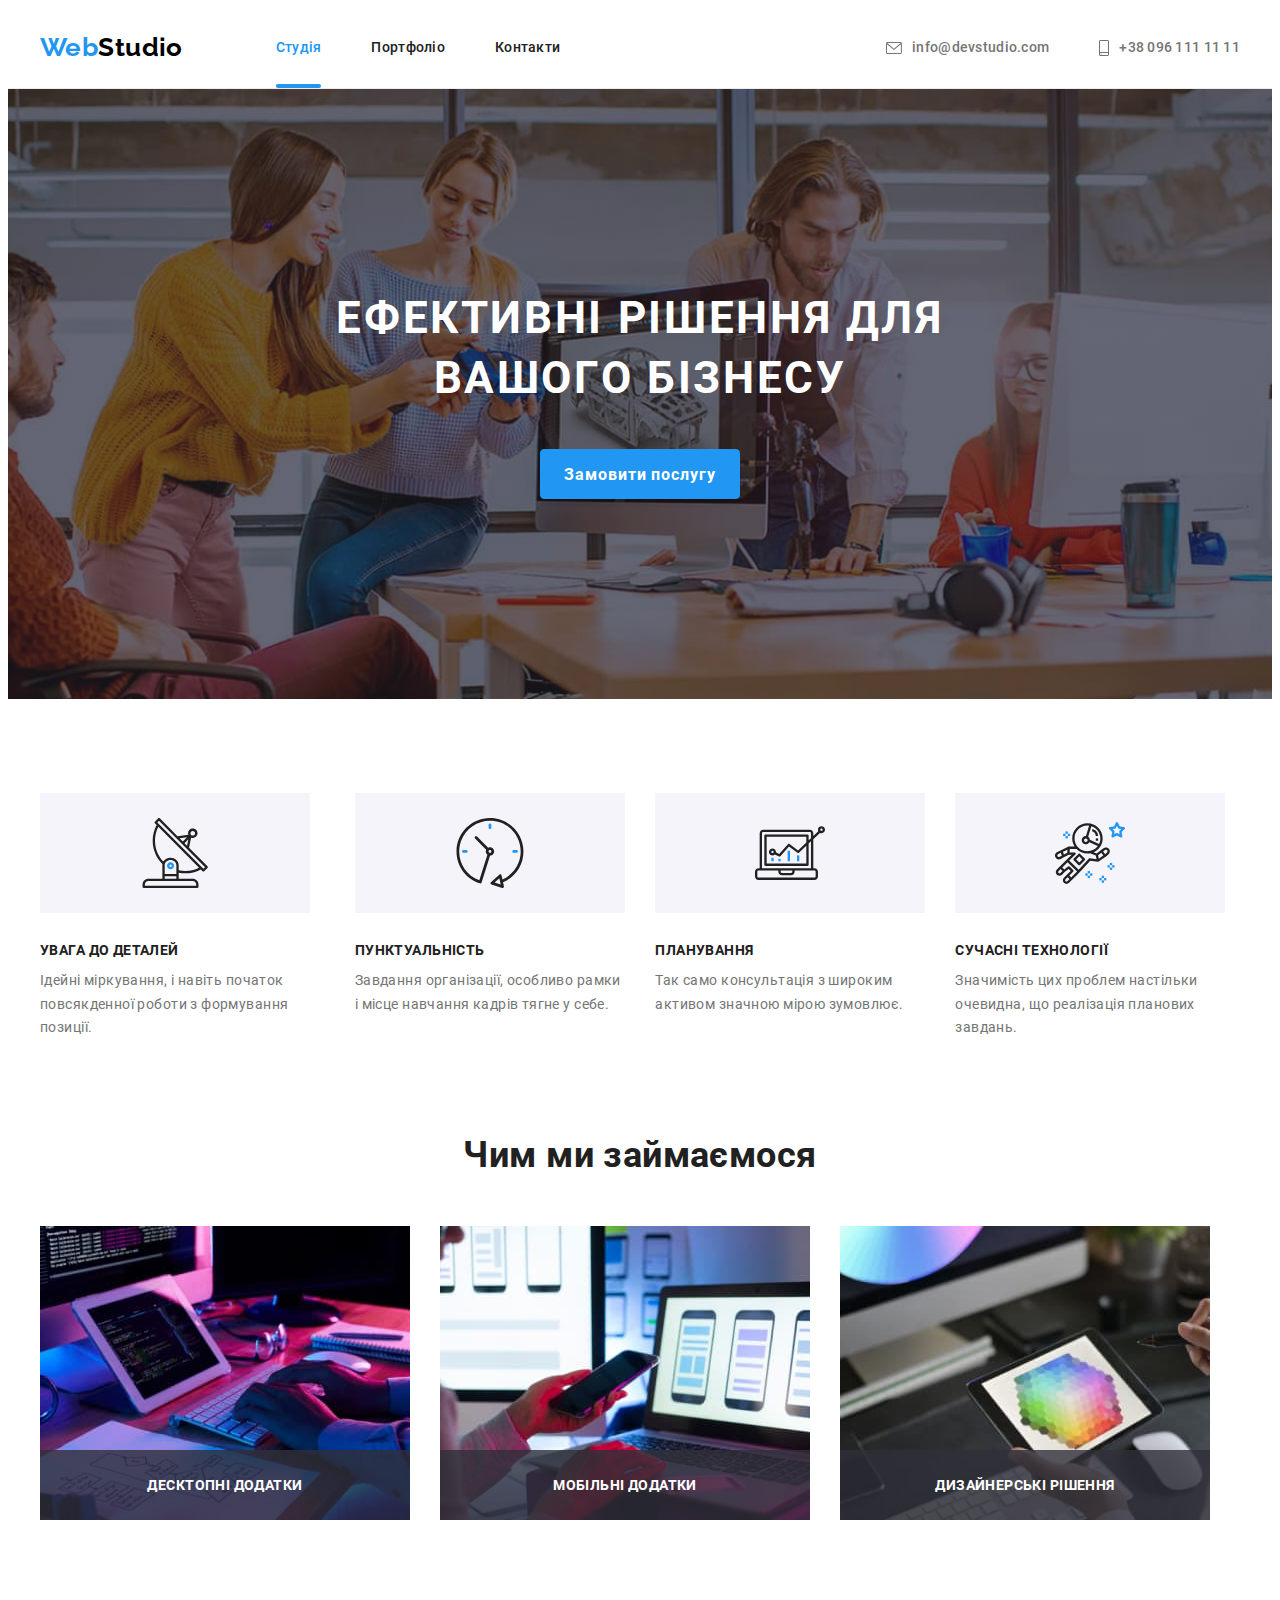
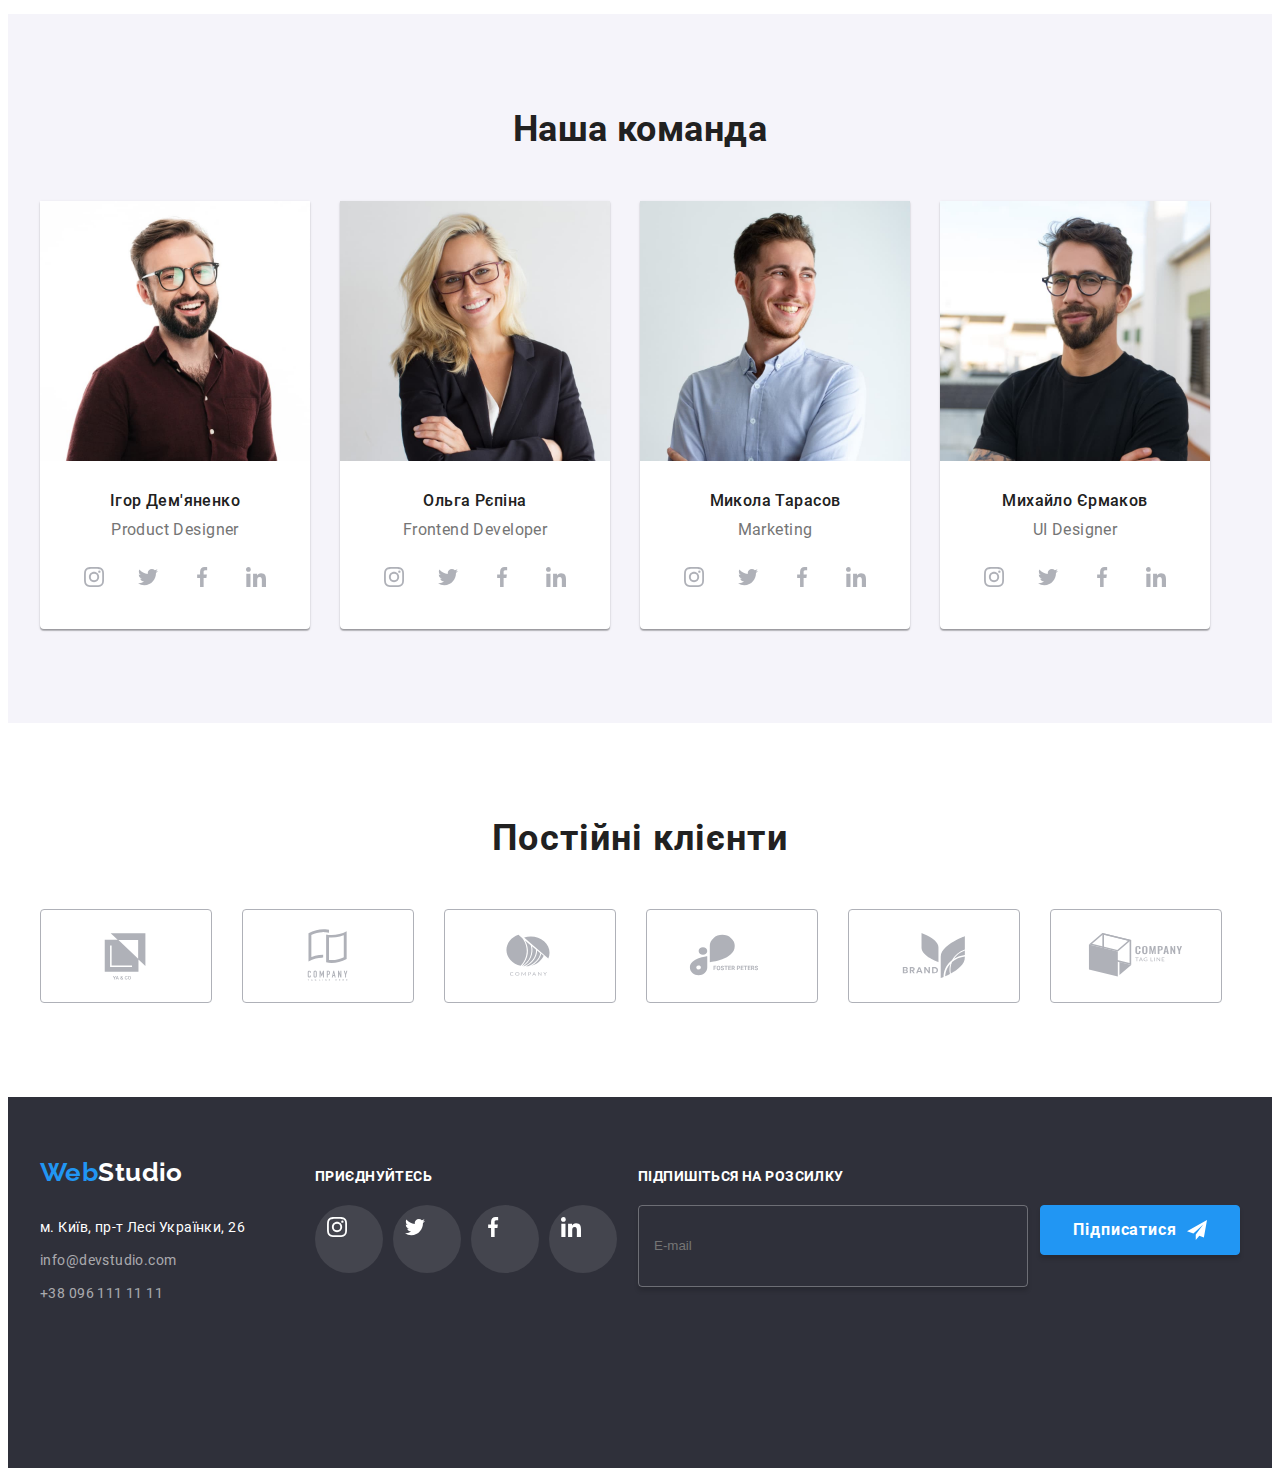
==== commit 2406c888: "add fonts SCSS" ====
--- a/index.html
+++ b/index.html
@@ -5,12 +5,10 @@
     <meta name="viewport" content="width=device-width, initial-scale=1.0" />
     <!-- <link rel="preconnect" href="https://fonts.googleapis.com" />
     <link rel="preconnect" href="https://fonts.gstatic.com" crossorigin />
-     <link
+    <link
       href="https://fonts.googleapis.com/css2?family=Oleo+Script&family=Raleway:wght@700&family=Roboto:wght@400;500;700;900&display=swap"
       rel="stylesheet"
-    />
-    
-    <link rel="stylesheet" href="./css/styles.css" /> -->
+    /> -->
     <link
       rel="stylesheet"
       href="https://cdnjs.cloudflare.com/ajax/libs/modern-normalize/1.1.0/modern-normalize.min.css"
@@ -18,7 +16,7 @@
       crossorigin="anonymous"
       referrerpolicy="no-referrer"
     />
-    <link rel="stylesheet" href="./sass/main.css" />
+    <link rel="stylesheet" href="./css/main.min.css" />
     <title>WebStudio</title>
   </head>
   <body>
@@ -501,25 +499,25 @@
           </svg>
         </button>
         <form>
-          <p class="modal__form--h"><b>Залиште свої данні, ми Вам передзвонимо</b></p>
+          <p class="modal__form--p"><b>Залиште свої данні, ми Вам передзвонимо</b></p>
           <div class="modal__form--field">
             <label class="modal__label" for="name">Ім'я</label>
             <input class="modal__input" type="text" name="user-name" id="name" />
-            <svg width="18" height="18" class="modal__icon-svg">
+            <svg width="18" height="18" class="modal__icon--svg">
               <use href="./images/icons.svg#icon-person-black-18dp"></use>
             </svg>
           </div>
           <div class="modal__form--field">
             <label class="modal__label" for="tel">Телефон</label>
             <input class="modal__input" type="tel" name="tel" id="tel" />
-            <svg width="18" height="18" class="modal__icon-svg">
+            <svg width="18" height="18" class="modal__icon--svg">
               <use href="./images/icons.svg#icon-phone-black-18dp"></use>
             </svg>
           </div>
           <div class="modal__form--field">
             <label class="modal__label" for="email">Пошта</label>
             <input class="modal__input" type="email" name="email" id="email" />
-            <svg width="18" height="18" class="modal__icon-svg">
+            <svg width="18" height="18" class="modal__icon--svg">
               <use href="./images/icons.svg#icon-email-black-18dp"></use>
             </svg>
           </div>
@@ -535,15 +533,15 @@
           </div>
           <div class="modal__form--check">
             <label class="modal__label--check" for="subscribe">
-              <input class="checkbox" type="checkbox" name="subscribe" id="subscribe" />
-              <svg width="16" height="15" class="modal-icon-svg-check">
+              <input class="modal--checkbox" type="checkbox" name="subscribe" id="subscribe" />
+              <svg width="16" height="15" class="modal__checkbox--check">
                 <use href="./images/icons.svg#icon-check"></use>
               </svg>
-              <span class="modal-icon"></span>Погоджуюся з розсилкою та приймаю
-              <a href="#" class="modal-link">Умови договору</a></label
+              <span class="modal--icon"></span>Погоджуюся з розсилкою та приймаю
+              <a href="#" class="modal--link">Умови договору</a></label
             >
           </div>
-          <button type="submit" class="btn-all modal-btn">Відправити</button>
+          <button type="submit" class="btn__all modal--btn">Відправити</button>
 
           <!-- <svg width="18" height="18" class="modal-icon-svg">
               <use href="./images/icons.svg#icon-email-black-18dp"></use>
--- a/css/main.min.css
+++ b/css/main.min.css
@@ -0,0 +1 @@
+@font-face{font-family:"Oleo Script";font-style:normal;font-weight:400;src:url("../../fonts/oleo-script-v14-latin-regular.eot");src:local(""),url("../../fonts/oleo-script-v14-latin-regular.eot?#iefix") format("embedded-opentype"),url("../../fonts/oleo-script-v14-latin-regular.woff2") format("woff2"),url("../../fonts/oleo-script-v14-latin-regular.woff") format("woff"),url("../../fonts/oleo-script-v14-latin-regular.ttf") format("truetype"),url("../../fonts/oleo-script-v14-latin-regular.svg#OleoScript") format("svg")}@font-face{font-family:"Raleway";font-style:normal;font-weight:400;src:url("../../fonts/raleway-v28-latin_cyrillic/raleway-v28-latin_cyrillic-700.eot");src:local(""),url("../../fonts/raleway-v28-latin_cyrillic-regular.eot?#iefix") format("embedded-opentype"),url("../../fonts/raleway-v28-latin_cyrillic-regular.woff2") format("woff2"),url("../../fonts/raleway-v28-latin_cyrillic-regular.woff") format("woff"),url("../../fonts/raleway-v28-latin_cyrillic-regular.ttf") format("truetype"),url("../../fonts/raleway-v28-latin_cyrillic-regular.svg#Raleway") format("svg")}@font-face{font-family:"Raleway";font-style:normal;font-weight:700;src:url("../../fonts/raleway-v28-latin_cyrillic-700.eot");src:local(""),url("../../fonts/raleway-v28-latin_cyrillic-700.eot?#iefix") format("embedded-opentype"),url("../../fonts/raleway-v28-latin_cyrillic-700.woff2") format("woff2"),url("../../fonts/raleway-v28-latin_cyrillic-700.woff") format("woff"),url("../../fonts/raleway-v28-latin_cyrillic-700.ttf") format("truetype"),url("../../fonts/raleway-v28-latin_cyrillic-700.svg#Raleway") format("svg")}@font-face{font-family:"Roboto";font-style:normal;font-weight:400;src:url("../../fonts/roboto-v30-latin_cyrillic-regular.eot");src:local(""),url("../../fonts/roboto-v30-latin_cyrillic-regular.eot?#iefix") format("embedded-opentype"),url("../../fonts/roboto-v30-latin_cyrillic-regular.woff2") format("woff2"),url("../../fonts/roboto-v30-latin_cyrillic-regular.woff") format("woff"),url("../../fonts/roboto-v30-latin_cyrillic-regular.ttf") format("truetype"),url("../../fonts/roboto-v30-latin_cyrillic-regular.svg#Roboto") format("svg")}@font-face{font-family:"Roboto";font-style:normal;font-weight:500;src:url("../../fonts/roboto-v30-latin_cyrillic-500.eot");src:local(""),url("../../fonts/roboto-v30-latin_cyrillic-500.eot?#iefix") format("embedded-opentype"),url("../../fonts/roboto-v30-latin_cyrillic-500.woff2") format("woff2"),url("../../fonts/roboto-v30-latin_cyrillic-500.woff") format("woff"),url("../../fonts/roboto-v30-latin_cyrillic-500.ttf") format("truetype"),url("../../fonts/roboto-v30-latin_cyrillic-500.svg#Roboto") format("svg")}@font-face{font-family:"Roboto";font-style:normal;font-weight:700;src:url("../../fonts/roboto-v30-latin_cyrillic-700.eot");src:local(""),url("../../fonts/roboto-v30-latin_cyrillic-700.eot?#iefix") format("embedded-opentype"),url("../../fonts/roboto-v30-latin_cyrillic-700.woff2") format("woff2"),url("../../fonts/roboto-v30-latin_cyrillic-700.woff") format("woff"),url("../../fonts/roboto-v30-latin_cyrillic-700.ttf") format("truetype"),url("../../fonts/roboto-v30-latin_cyrillic-700.svg#Roboto") format("svg")}@font-face{font-family:"Roboto";font-style:normal;font-weight:900;src:url("../../fonts/roboto-v30-latin_cyrillic-900.eot");src:local(""),url("../../fonts/roboto-v30-latin_cyrillic-900.eot?#iefix") format("embedded-opentype"),url("../../fonts/roboto-v30-latin_cyrillic-900.woff2") format("woff2"),url("../../fonts/roboto-v30-latin_cyrillic-900.woff") format("woff"),url("../../fonts/roboto-v30-latin_cyrillic-900.ttf") format("truetype"),url("../../fonts/roboto-v30-latin_cyrillic-900.svg#Roboto") format("svg")}body{background-color:#fff;color:#757575;font-family:"Roboto",sans-serif;font-size:14px;letter-spacing:.03em}.list{list-style:none}.link{text-decoration:none;display:block;font-style:normal}.img{display:block;max-width:100%;height:auto}.container{width:1200px;padding-left:15px;padding-right:15px;margin:0px auto}.section{padding-top:94px;padding-bottom:94px}ul,ol{margin:0;padding:0}p,h1,h2,h3,h4,h5{margin:0;padding:0}.invisible{position:absolute;width:1px;height:1px;margin:-1px;border:0;padding:0;white-space:nowrap;-webkit-clip-path:inset(100%);clip-path:inset(100%);clip:rect(0 0 0 0);overflow:hidden}.btn__all{min-width:200px;height:50px;padding:10px;background-color:#2196f3;color:#fff;box-shadow:0px 4px 4px rgba(0,0,0,.15);border-radius:4px;border:1px solid #2196f3;cursor:pointer;transition:background-color 250ms cubic-bezier(0.4, 0, 0.2, 1) 0ms;font-family:"Roboto";font-weight:700;font-size:16px;line-height:1.88;text-align:center;letter-spacing:.06em}.logo__link{display:inline-block;margin-top:24px;margin-bottom:25px;font-family:"RaleWay",sans-serif;font-weight:700;font-size:26px;line-height:1.19}.logo__link>.logo__link--web{color:#2196f3}.logo__link>.logo__link--studio{color:#000}.logo__link>.logo__link--footer{color:#fff}.header{border-bottom:1px solid #ececec}.headnav{display:flex;margin-left:93px;gap:50px;font-weight:500;line-height:1.14;letter-spacing:.02em;color:#212121}.headnav__link{color:#212121;display:block;padding-top:32px;padding-bottom:32px;transition:color 250ms cubic-bezier(0.4, 0, 0.2, 1) 0ms}.headnav__link:hover,.headnav__link:focus{color:#2196f3}.headnav__link--current{color:#2196f3;position:relative}.headnav__link--current::after{content:"";display:block;width:100%;height:4px;position:absolute;bottom:0;border-radius:2px;background-color:#2196f3}.headnav__icon--envelope,.headnav__icon--smartphone{margin-right:10px;fill:currentColor}.headnav__contacts{display:flex;align-items:center;margin-left:auto;gap:50px}.headnav__contact{display:flex;align-items:center;transition:color 250ms cubic-bezier(0.4, 0, 0.2, 1) 0ms;color:#757575;font-weight:500;line-height:1.14;letter-spacing:.02em}.headnav__contact:hover,.headnav__contact:focus{color:#2196f3}.nav-flex{display:flex;justify-content:flex-start;align-items:center;margin-top:0px;margin-bottom:0px}.effective{background-color:#c4c4c4;padding:200px 0;background-image:linear-gradient(rgba(47, 48, 58, 0.4), rgba(47, 48, 58, 0.4)),url("../images/bg-hero.jpg");background-repeat:no-repeat;background-size:cover;background-position:center;max-width:1600px;margin-left:auto;margin-right:auto;text-align:center}.effective__h{display:block;margin-left:auto;margin-right:auto;margin-bottom:40px;width:696px;font-weight:700;font-size:44px;line-height:1.36;letter-spacing:.06em;text-transform:uppercase;color:#fff}.effective__btn{margin-left:auto;margin-right:auto;transition:background-color 250ms cubic-bezier(0.4, 0, 0.2, 1) 0ms}.effective__btn:hover,.effective__btn:focus{background-color:#188ce8}.features__list{display:flex}.features__list>.features__item{margin-right:30px}.features__list>.features__item:last-child{margin-right:0px}.featureslist__div{background-color:#f5f4fa;width:270px;height:120px;margin-bottom:30px;display:flex;align-items:center;justify-content:center}.featureslist__h{display:block;margin-bottom:10px;font-size:14px;line-height:1.14;text-transform:uppercase;color:#212121}.featureslist__p{line-height:1.71}.our-work__section{padding-top:0}.our-work__list{display:flex}.our-work__list>.our-work__item{margin-right:30px}.our-work__list>.our-work__item:last-child{margin-right:0}.our-work__div{position:relative}.our-work__p{position:absolute;bottom:0;width:370px;height:70px;display:flex;align-items:center;justify-content:center;background-color:rgba(47,48,58,.8);color:#fff;font-weight:700;line-height:1.14;text-transform:uppercase}.our-work__h{display:block;margin-bottom:50px;font-size:36px;line-height:1.17;text-align:center;color:#212121}.team__section{background-color:#f5f4fa}.team--list{display:flex}.team--list>.team--list__item{margin-right:30px;box-shadow:0px 1px 3px rgba(0,0,0,.12),0px 1px 1px rgba(0,0,0,.14),0px 2px 1px rgba(0,0,0,.2);border-radius:0px 0px 4px 4px;background-color:#fff}.team--list>.team--list__item:last-child{margin-right:0}.team__box{padding-top:30px;padding-bottom:30px}.team__h{margin-bottom:50px;font-size:36px;line-height:1.17;text-align:center;color:#212121}.team--list__h{display:block;margin-bottom:10px;font-weight:500;font-size:16px;line-height:1.19;text-align:center;color:#212121}.team--list__p{font-size:16px;line-height:1.19;text-align:center;margin-bottom:16px}.team--soc__list{display:flex;align-items:center;justify-content:center}.team--soc__items{width:44px;height:44px}.team--soc__items:not(:last-child){margin-right:10px}.team--soc__link{width:100%;height:100%;border-radius:50%;display:flex;align-items:center;justify-content:center;fill:#afb1b8;transition:color 250ms cubic-bezier(0.4, 0, 0.2, 1) 0ms,background-color 250ms cubic-bezier(0.4, 0, 0.2, 1) 0ms}.team--soc__link:hover,.team--soc__link:focus{fill:#fff;background-color:#2196f3}.regular__section{padding-top:94px;padding-bottom:94px;text-align:center}.regular__clients--h{font-style:normal;font-size:36px;line-height:1.17;text-align:center;letter-spacing:.03em;color:#212121;margin-bottom:50px}.regular__clients--list{display:flex}.regular__clients--item:not(:last-child){margin-right:30px}.regular__clients--link{display:flex;align-items:center;justify-content:center;transition:color 250ms cubic-bezier(0.4, 0, 0.2, 1) 0ms,border-color 250ms cubic-bezier(0.4, 0, 0.2, 1) 0ms;border:1px solid #afb1b8;border-radius:4px;width:170px;height:92px;color:#afb1b8}.regular__clients--link:hover,.regular__clients--link:focus{color:#2196f3;border:1px solid #2196f3}.regular__clients--soc-icons{fill:currentColor}.footer{background-color:#2f303a;height:251px;padding-top:60px;padding-bottom:60px}.logo__link--footer{margin-bottom:28px;margin-top:0}.footer__address{line-height:1.71;font-style:normal;color:#fff;transition:color 250ms cubic-bezier(0.4, 0, 0.2, 1) 0ms}.footer__address:hover,.footer__address:focus{color:#2196f3}.footer__contact{line-height:1.71;color:rgba(255,255,255,.6);transition:color 250ms cubic-bezier(0.4, 0, 0.2, 1) 0ms}.footer__contact:hover,.footer__contact:focus{color:#2196f3}.footer__address--item:not(:last-child){margin-bottom:9px}.footer__flex--div{display:flex;align-items:baseline;justify-content:space-between}.footer__soc--div{margin-left:70px}.footer__soc--p{line-height:1.14;text-transform:uppercase;color:#fff;margin-bottom:20px}.footer__soc--list{display:flex}.footer__soc--items:not(:last-child){margin-right:10px}.footer__soc--link{width:44px;height:44px;border-radius:50%;background-color:rgba(255,255,255,.1);padding:12px;transition:color 250ms cubic-bezier(0.4, 0, 0.2, 1) 0ms,background-color 250ms cubic-bezier(0.4, 0, 0.2, 1) 0ms;color:#fff}.footer__soc--link:hover,.footer__soc--link:focus{background-color:#2196f3}.footer__soc--icons{fill:currentColor}.footer__subscribe--div{margin-left:auto}.footer__subscribe--form{display:flex}.footer__subscribe--email{width:358px;height:50px;padding:15px;margin-right:12px;border:1px solid rgba(255,255,255,.3);box-shadow:0px 4px 4px rgba(0,0,0,.15);border-radius:4px;outline:none;background-color:rgba(0,0,0,0);color:#fff}.footer__subscribe--btn{display:flex;align-items:center;justify-content:center;gap:10px}.footer__subscribe--btn:hover,.footer__subscribe--btn:focus{background-color:#188ce8}.backdrop{position:fixed;top:0;left:0;width:100%;height:100%;transition:opacity 250ms cubic-bezier(0.4, 0, 0.2, 1) 0ms,visibility 250ms cubic-bezier(0.4, 0, 0.2, 1) 0ms;background-color:rgba(0,0,0,.2)}.backdrop.is-hidden{opacity:0;pointer-events:none;visibility:hidden}.modal{position:absolute;width:528px;height:581px;left:50%;top:50%;padding:40px;transform:translate(-50%, -50%);background-color:#fff}.icon__close{position:absolute;top:8px;right:8px;width:30px;height:30px;display:flex;align-items:center;justify-content:center;border-radius:50%;border:1px solid rgba(0,0,0,.1);background-color:#fff;cursor:pointer;color:#000;transition:color 250ms cubic-bezier(0.4, 0, 0.2, 1);fill:currentColor}.icon__close:hover,.icon__close:focus{color:#2196f3}.modal__form--field{display:flex;flex-direction:column;position:relative;margin-bottom:28px}.modal__label{position:absolute;top:-20px;left:0;color:#757575;font-size:12px;line-height:1.17;letter-spacing:.01em}.modal__input{padding:12px;padding-left:42px;height:40px;width:100%;border:1px solid rgba(33,33,33,.2);border-radius:4px;outline:none;transition:border-color 250ms cubic-bezier(0.4, 0, 0.2, 1)}.modal__input:focus+.modal__icon--svg,.modal__input:hover+.modal__icon--svg,.modal__input:hover,.modal__input:focus{border-color:#2196f3;fill:#2196f3}.modal__icon--svg{position:absolute;top:50%;left:12px;transform:translateY(-50%);transition:fill 250ms cubic-bezier(0.4, 0, 0.2, 1)}.modal__form--comments{display:flex;flex-direction:column;position:relative;margin-bottom:20px}.modal__form--p{margin-bottom:30px;color:#212121;font-size:20px;line-height:1.15;text-align:center}.modal__comments{width:100%;height:120px;padding:12px 16px;border:1px solid rgba(33,33,33,.2);border-radius:4px;outline:none;resize:none}.modal__form--check{display:flex;flex-direction:row;justify-content:center;align-items:center;margin-bottom:30px}.modal__label--check{display:flex;align-items:center;justify-content:center;position:relative;font-size:14px;line-height:1.71;color:#757575}.modal__label--check:hover,.modal__label--check:focus{text-decoration:underline;-webkit-text-decoration-color:#2196f3;text-decoration-color:#2196f3}.modal--link{color:#2196f3}.modal--icon{display:inline-block;opacity:1;width:16px;height:15px;margin-right:9px;border:2px solid #212121;border-radius:2px;transition:opacity 250ms cubic-bezier(0.4, 0, 0.2, 1),border 250ms cubic-bezier(0.4, 0, 0.2, 1),border-radius 250ms cubic-bezier(0.4, 0, 0.2, 1)}.modal--btn{display:block;margin-left:auto;margin-right:auto}.modal--btn:hover{background-color:#188ce8}.modal--checkbox{position:absolute;width:1px;height:1px;margin:-1px;border:0;padding:0;white-space:nowrap;-webkit-clip-path:inset(100%);clip-path:inset(100%);clip:rect(0 0 0 0);overflow:hidden}.modal--checkbox:checked~.modal--icon{opacity:0;border:none;border-radius:none}.modal--checkbox:checked+.modal__checkbox--check{opacity:1;background-color:#2196f3;border:1px solid #2196f3}.modal__checkbox--check{opacity:0;position:absolute;display:inline-block;left:0;top:50%;transform:translateY(-50%);width:16px;height:15px;margin-right:9px;transition:opacity 250ms cubic-bezier(0.4, 0, 0.2, 1)}.btn__list--btn{padding:6px 22px;font-family:"Roboto",sans-serif;font-weight:500;font-size:16px;line-height:1.62;text-align:center;color:#212121;border-radius:4px;border:1px solid rgba(0,0,0,0);transition:color 250ms cubic-bezier(0.4, 0, 0.2, 1) 0ms,background-color 250ms cubic-bezier(0.4, 0, 0.2, 1) 0ms}.btn__list--btn:hover,.btn__list--btn:active,.btn__list--btn:focus{color:#fff;background-color:#2196f3;cursor:pointer;box-shadow:0px 3px 1px rgba(0,0,0,.1),0px 1px 2px rgba(0,0,0,.08),0px 2px 2px rgba(0,0,0,.12)}.btn__list{display:flex;justify-content:center;margin-bottom:50px}.btn__list>.btn__list--item:not(:last-child){margin-right:8px}.portf__list{display:flex;flex-wrap:wrap}.portf__list>.portf__list--item{flex-basis:calc((100% - 60px)/3);margin-right:30px;margin-bottom:30px}.portf__list>.portf__list--item:nth-child(3n){margin-right:0}.portf__list>.portf__list--item:nth-last-child(-n+3){margin-bottom:0}.portf__list--a{display:block;transition:box-shadow 250ms cubic-bezier(0.4, 0, 0.2, 1) 0ms}.portf__list--a:hover,.portf__list--a:focus{box-shadow:0px 1px 1px rgba(0,0,0,.12),0px 4px 4px rgba(0,0,0,.06),1px 4px 6px rgba(0,0,0,.16)}.portf__list--a:hover .portf__div--p{transform:translateY(-100%)}.portf__div--overlay{position:relative;overflow:hidden}.portf__div--p{position:absolute;bottom:-100%;width:100%;height:100%;padding:63px 24px;transform:translateY(0);transition:transform 250ms cubic-bezier(0.4, 0, 0.2, 1) 0ms;color:#fff;background-color:rgba(33,150,243,.9);font-size:18px;line-height:1.55}.portf__box--h{font-size:18px;line-height:2;letter-spacing:.06em;color:#212121;margin-bottom:4px}.portf__box--p{font-size:16px;line-height:1.88;color:#757575}.portf__box{padding-top:20px;padding-bottom:20px;padding-left:24px;padding-right:24px;border-left:1px solid #eee;border-right:1px solid #eee;border-bottom:1px solid #eee}/*# sourceMappingURL=main.min.css.map */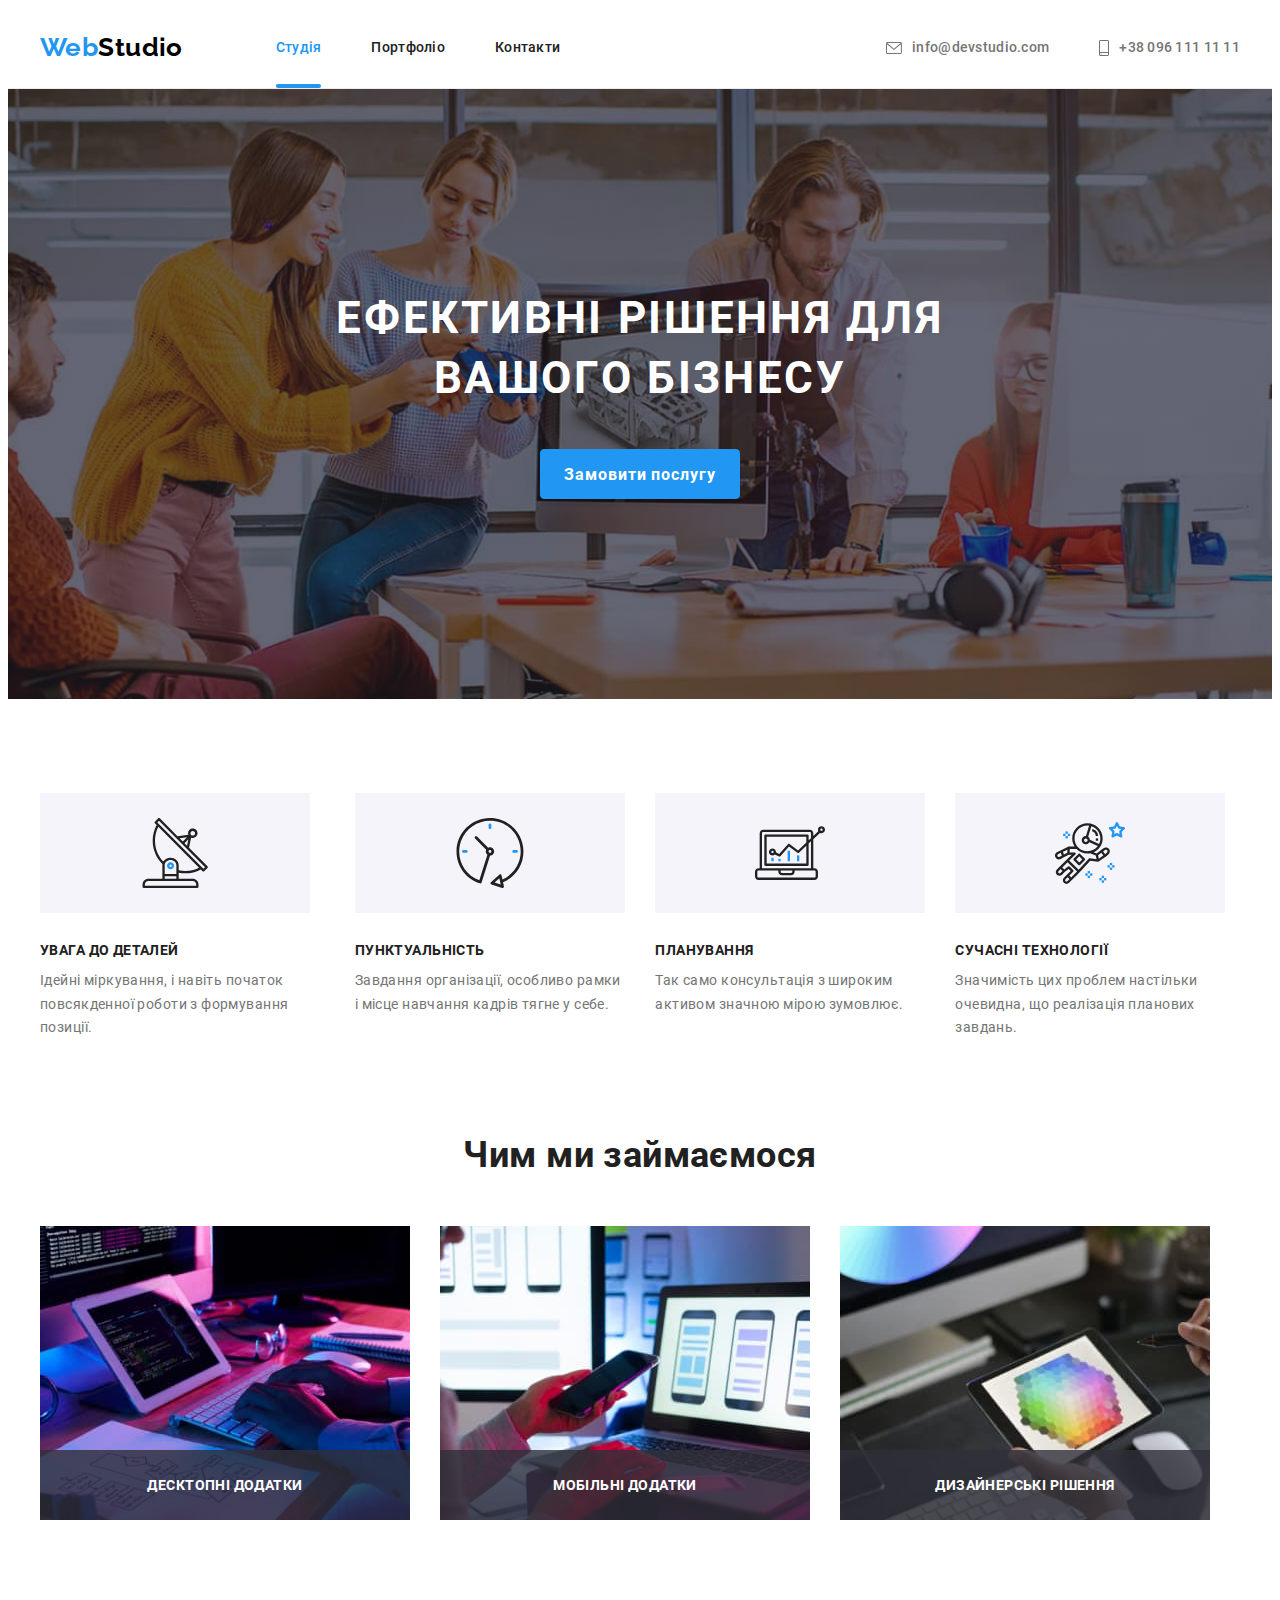
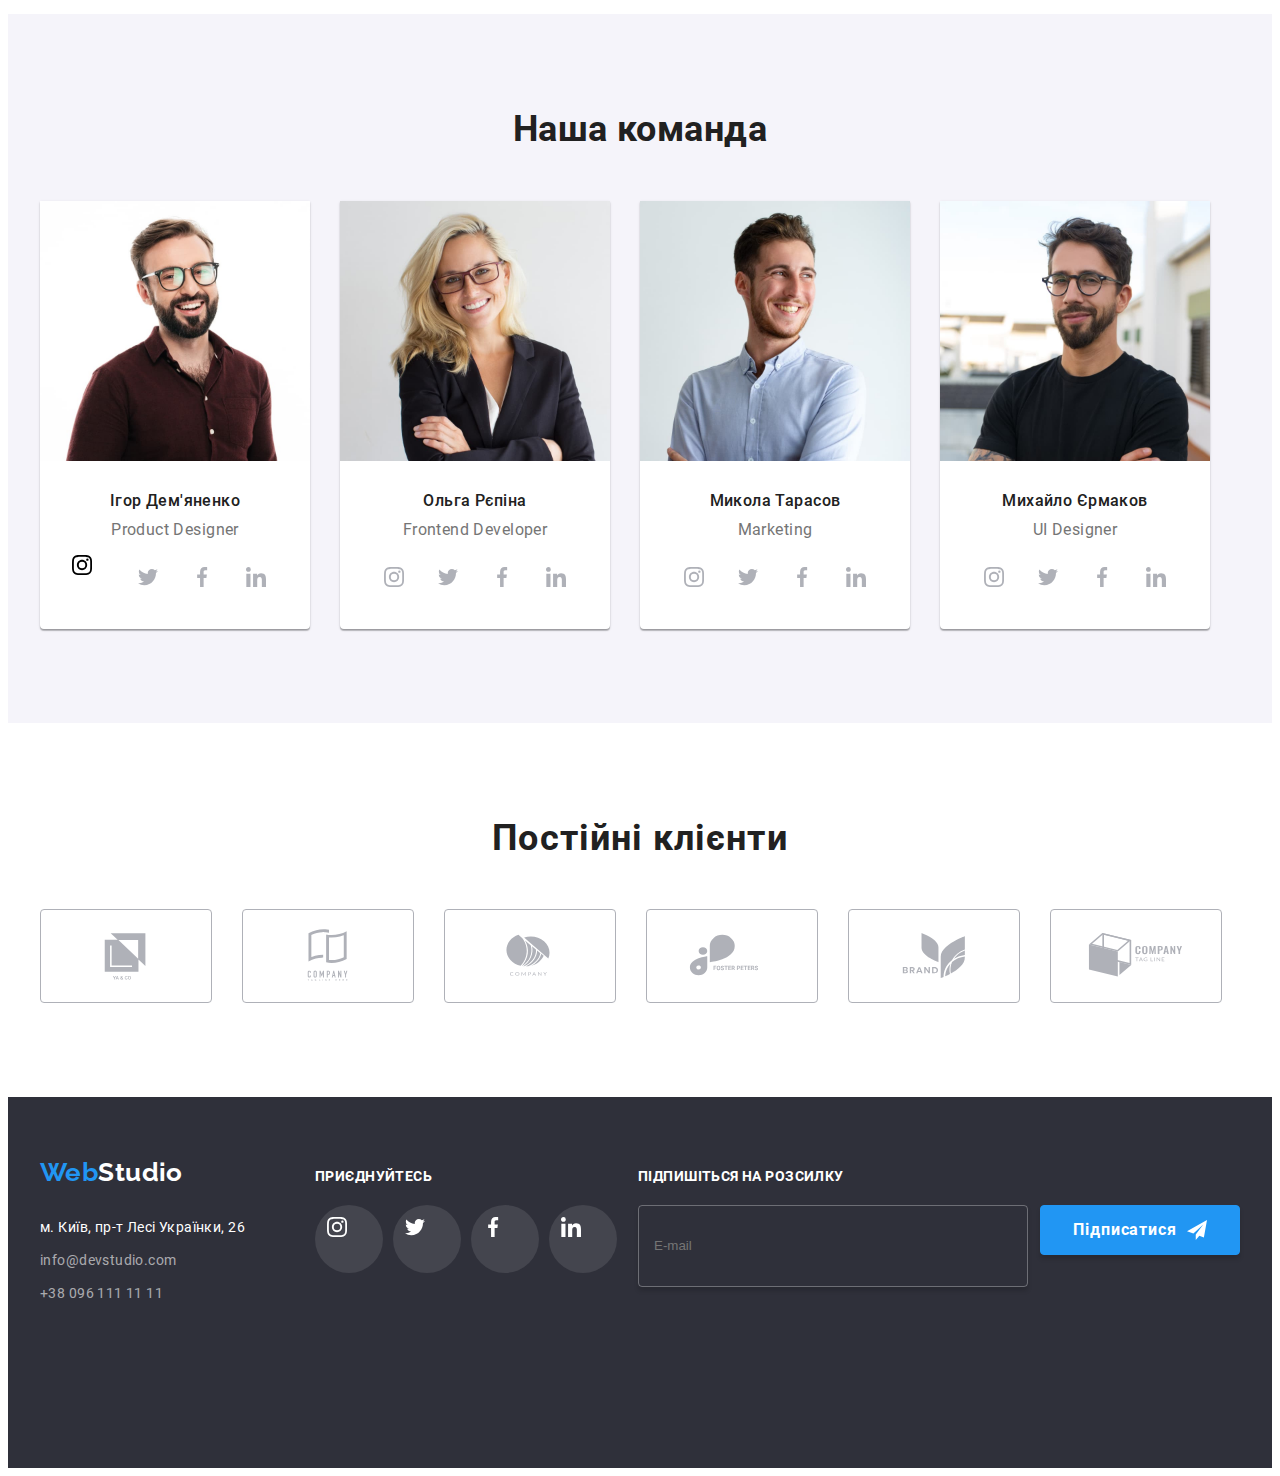
==== commit 57b65cce: "edit team section" ====
--- a/index.html
+++ b/index.html
@@ -18,6 +18,103 @@
     />
     <link rel="stylesheet" href="./css/main.min.css" />
     <title>WebStudio</title>
+    <style>
+      @font-face {
+        font-family: 'Raleway';
+        font-style: normal;
+        font-weight: 700;
+        src: url('../fonts/raleway-v28-latin_cyrillic-700.eot'); /* IE9 Compat Modes */
+        src: local(''),
+          url('../fonts/raleway-v28-latin_cyrillic-700.eot?#iefix') format('embedded-opentype'),
+          /*
+    IE6-IE8 */ url('../fonts/raleway-v28-latin_cyrillic-700.woff2') format('woff2'),
+          /* Super Modern
+    Browsers */ url('../fonts/raleway-v28-latin_cyrillic-700.woff')
+            format('woff'),
+          /* Modern
+    Browsers */ url('../fonts/raleway-v28-latin_cyrillic-700.ttf')
+            format('truetype'),
+          /* Safari,
+    Android, iOS */ url('../fonts/raleway-v28-latin_cyrillic-700.svg#Raleway')
+            format('svg'); /*
+    Legacy iOS */
+      } /* roboto-regular - latin_cyrillic */
+      @font-face {
+        font-family: 'Roboto';
+        font-style: normal;
+        font-weight: 400;
+        src: url('../fonts/roboto-v30-latin_cyrillic-regular.eot'); /* IE9 Compat Modes */
+        src: local(''),
+          url('../fonts/roboto-v30-latin_cyrillic-regular.eot?#iefix') format('embedded-opentype'),
+          /*
+    IE6-IE8 */ url('../fonts/roboto-v30-latin_cyrillic-regular.woff2') format('woff2'),
+          /* Super
+    Modern Browsers */ url('../fonts/roboto-v30-latin_cyrillic-regular.woff')
+            format('woff'),
+          /*
+    Modern Browsers */ url('../fonts/roboto-v30-latin_cyrillic-regular.ttf')
+            format('truetype'),
+          /* Safari, Android, iOS */ url('../fonts/roboto-v30-latin_cyrillic-regular.svg#Roboto')
+            format('svg'); /* Legacy iOS */
+      } /* roboto-500 - latin_cyrillic */
+      @font-face {
+        font-family: 'Roboto';
+        font-style: normal;
+        font-weight: 500;
+        src: url('../fonts/roboto-v30-latin_cyrillic-500.eot'); /* IE9 Compat Modes */
+        src: local(''),
+          url('../fonts/roboto-v30-latin_cyrillic-500.eot?#iefix') format('embedded-opentype'),
+          /*
+    IE6-IE8 */ url('../fonts/roboto-v30-latin_cyrillic-500.woff2') format('woff2'),
+          /* Super
+    Modern Browsers */ url('../fonts/roboto-v30-latin_cyrillic-500.woff')
+            format('woff'),
+          /*
+    Modern Browsers */ url('../fonts/roboto-v30-latin_cyrillic-500.ttf')
+            format('truetype'),
+          /*
+    Safari, Android, iOS */ url('../fonts/roboto-v30-latin_cyrillic-500.svg#Roboto')
+            format('svg'); /* Legacy iOS */
+      } /* roboto-700 - latin_cyrillic */
+      @font-face {
+        font-family: 'Roboto';
+        font-style: normal;
+        font-weight: 700;
+        src: url('../fonts/roboto-v30-latin_cyrillic-700.eot'); /* IE9 Compat Modes */
+        src: local(''),
+          url('../fonts/roboto-v30-latin_cyrillic-700.eot?#iefix') format('embedded-opentype'),
+          /*
+    IE6-IE8 */ url('../fonts/roboto-v30-latin_cyrillic-700.woff2') format('woff2'),
+          /* Super
+    Modern Browsers */ url('../fonts/roboto-v30-latin_cyrillic-700.woff')
+            format('woff'),
+          /*
+    Modern Browsers */ url('../fonts/roboto-v30-latin_cyrillic-700.ttf')
+            format('truetype'),
+          /*
+    Safari, Android, iOS */ url('../fonts/roboto-v30-latin_cyrillic-700.svg#Roboto')
+            format('svg'); /* Legacy iOS */
+      } /* roboto-900 - latin_cyrillic */
+      @font-face {
+        font-family: 'Roboto';
+        font-style: normal;
+        font-weight: 900;
+        src: url('../fonts/roboto-v30-latin_cyrillic-900.eot'); /* IE9 Compat Modes */
+        src: local(''),
+          url('../fonts/roboto-v30-latin_cyrillic-900.eot?#iefix') format('embedded-opentype'),
+          /*
+    IE6-IE8 */ url('../fonts/roboto-v30-latin_cyrillic-900.woff2') format('woff2'),
+          /* Super
+    Modern Browsers */ url('../fonts/roboto-v30-latin_cyrillic-900.woff')
+            format('woff'),
+          /*
+    Modern Browsers */ url('../fonts/roboto-v30-latin_cyrillic-900.ttf')
+            format('truetype'),
+          /*
+    Safari, Android, iOS */ url('../fonts/roboto-v30-latin_cyrillic-900.svg#Roboto')
+            format('svg'); /* Legacy iOS */
+      }
+    </style>
   </head>
   <body>
     <!--Шапка-->
@@ -176,8 +273,8 @@
       <section class="team__section section">
         <div class="container">
           <h2 class="team__h">Наша команда</h2>
-          <ul class="team--list list">
-            <li class="team--list__item">
+          <ul class="team__list list">
+            <li class="team__list--item">
               <img
                 src="./images/our-team-01.jpg"
                 alt="Ігор Дем'яненко"
@@ -186,33 +283,33 @@
                 class="img"
               />
               <div class="team__box">
-                <h3 class="team--list__h">Ігор Дем'яненко</h3>
-                <p class="team--list__p">Product Designer</p>
-                <ul class="team--soc__list list">
-                  <li class="team--soc__items">
-                    <a href="#" class="team--soc__link link"
+                <h3 class="team__list--h">Ігор Дем'яненко</h3>
+                <p class="team__list--p">Product Designer</p>
+                <ul class="team__soc--list list">
+                  <li class="team__soc--items">
+                    <a href="#" class="team__-soc--link link"
                       ><svg width="20" height="20">
                         <use href="./images/icons.svg#icon-instagram"></use>
                       </svg>
                     </a>
                   </li>
 
-                  <li class="team--soc__items">
-                    <a href="#" class="team--soc__link link"
+                  <li class="team__soc--items">
+                    <a href="#" class="team__soc--link link"
                       ><svg width="20" height="20">
                         <use href="./images/icons.svg#icon-twitter"></use>
                       </svg>
                     </a>
                   </li>
-                  <li class="team--soc__items">
-                    <a href="#" class="team--soc__link link"
+                  <li class="team__soc--items">
+                    <a href="#" class="team__soc--link link"
                       ><svg width="20" height="20">
                         <use href="./images/icons.svg#icon-facebook"></use>
                       </svg>
                     </a>
                   </li>
-                  <li class="team--soc__items">
-                    <a href="#" class="team--soc__link link"
+                  <li class="team__soc--items">
+                    <a href="#" class="team__soc--link link"
                       ><svg width="20" height="20">
                         <use href="./images/icons.svg#icon-linkedin"></use>
                       </svg>
@@ -221,7 +318,7 @@
                 </ul>
               </div>
             </li>
-            <li class="team--list__item">
+            <li class="team__list--item">
               <img
                 src="./images/our-team-02.jpg"
                 alt="Ольга Рєпіна"
@@ -230,33 +327,33 @@
                 class="img"
               />
               <div class="team__box">
-                <h3 class="team--list__h">Ольга Рєпіна</h3>
-                <p class="team--list__p">Frontend Developer</p>
+                <h3 class="team__list--h">Ольга Рєпіна</h3>
+                <p class="team__list--p">Frontend Developer</p>
 
-                <ul class="team--soc__list list">
-                  <li class="team--soc__items">
-                    <a href="#" class="team--soc__link link"
+                <ul class="team__soc--list list">
+                  <li class="team__soc--items">
+                    <a href="#" class="team__soc--link link"
                       ><svg width="20" height="20">
                         <use href="./images/icons.svg#icon-instagram"></use>
                       </svg>
                     </a>
                   </li>
-                  <li class="team--soc__items">
-                    <a href="#" class="team--soc__link link"
+                  <li class="team__soc--items">
+                    <a href="#" class="team__soc--link link"
                       ><svg width="20" height="20">
                         <use href="./images/icons.svg#icon-twitter"></use>
                       </svg>
                     </a>
                   </li>
-                  <li class="team--soc__items">
-                    <a href="#" class="team--soc__link link"
+                  <li class="team__soc--items">
+                    <a href="#" class="team__soc--link link"
                       ><svg width="20" height="20">
                         <use href="./images/icons.svg#icon-facebook"></use>
                       </svg>
                     </a>
                   </li>
-                  <li class="team--soc__items">
-                    <a href="#" class="team--soc__link link"
+                  <li class="team__soc--items">
+                    <a href="#" class="team__soc--link link"
                       ><svg width="20" height="20">
                         <use href="./images/icons.svg#icon-linkedin"></use>
                       </svg>
@@ -265,7 +362,7 @@
                 </ul>
               </div>
             </li>
-            <li class="team--list__item">
+            <li class="team__list--item">
               <img
                 src="./images/our-team-03.jpg"
                 alt="Микола Тарасов"
@@ -274,33 +371,33 @@
                 class="img"
               />
               <div class="team__box">
-                <h3 class="team--list__h">Микола Тарасов</h3>
-                <p class="team--list__p">Marketing</p>
+                <h3 class="team__list--h">Микола Тарасов</h3>
+                <p class="team__list--p">Marketing</p>
 
-                <ul class="team--soc__list list">
-                  <li class="team--soc__items">
-                    <a href="#" class="team--soc__link link"
+                <ul class="team__soc--list list">
+                  <li class="team__soc--items">
+                    <a href="#" class="team__soc--link link"
                       ><svg width="20" height="20">
                         <use href="./images/icons.svg#icon-instagram"></use>
                       </svg>
                     </a>
                   </li>
-                  <li class="team--soc__items">
-                    <a href="#" class="team--soc__link link"
+                  <li class="team__soc--items">
+                    <a href="#" class="team__soc--link link"
                       ><svg width="20" height="20">
                         <use href="./images/icons.svg#icon-twitter"></use>
                       </svg>
                     </a>
                   </li>
-                  <li class="team--soc__items">
-                    <a href="#" class="team--soc__link link"
+                  <li class="team__soc--items">
+                    <a href="#" class="team__soc--link link"
                       ><svg width="20" height="20">
                         <use href="./images/icons.svg#icon-facebook"></use>
                       </svg>
                     </a>
                   </li>
-                  <li class="team--soc__items">
-                    <a href="#" class="team--soc__link link"
+                  <li class="team__soc--items">
+                    <a href="#" class="team__soc--link link"
                       ><svg width="20" height="20">
                         <use href="./images/icons.svg#icon-linkedin"></use>
                       </svg>
@@ -309,7 +406,7 @@
                 </ul>
               </div>
             </li>
-            <li class="team--list__item">
+            <li class="team__list--item">
               <img
                 src="./images/our-team-04.jpg"
                 alt="Михайло Єрмаков"
@@ -318,33 +415,32 @@
                 class="img"
               />
               <div class="team__box">
-                <h3 class="team--list__h">Михайло Єрмаков</h3>
-                <p class="team--list__p">UI Designer</p>
-
-                <ul class="team--soc__list list">
-                  <li class="team--soc__items">
-                    <a href="#" class="team--soc__link link"
+                <h3 class="team__list--h">Михайло Єрмаков</h3>
+                <p class="team__list--p">UI Designer</p>
+                <ul class="team__soc--list list">
+                  <li class="team__soc--items">
+                    <a href="#" class="team__soc--link link"
                       ><svg width="20" height="20">
                         <use href="./images/icons.svg#icon-instagram"></use>
                       </svg>
                     </a>
                   </li>
-                  <li class="team--soc__items">
-                    <a href="#" class="team--soc__link link"
+                  <li class="team__soc--items">
+                    <a href="#" class="team__soc--link link"
                       ><svg width="20" height="20">
                         <use href="./images/icons.svg#icon-twitter"></use>
                       </svg>
                     </a>
                   </li>
-                  <li class="team--soc__items">
-                    <a href="#" class="team--soc__link link"
+                  <li class="team__soc--items">
+                    <a href="#" class="team__soc--link link"
                       ><svg width="20" height="20">
                         <use href="./images/icons.svg#icon-facebook"></use>
                       </svg>
                     </a>
                   </li>
-                  <li class="team--soc__items">
-                    <a href="#" class="team--soc__link link"
+                  <li class="team__soc--items">
+                    <a href="#" class="team__soc--link link"
                       ><svg width="20" height="20">
                         <use href="./images/icons.svg#icon-linkedin"></use>
                       </svg>
--- a/css/main.min.css
+++ b/css/main.min.css
@@ -1 +1 @@
-@font-face{font-family:"Oleo Script";font-style:normal;font-weight:400;src:url("../../fonts/oleo-script-v14-latin-regular.eot");src:local(""),url("../../fonts/oleo-script-v14-latin-regular.eot?#iefix") format("embedded-opentype"),url("../../fonts/oleo-script-v14-latin-regular.woff2") format("woff2"),url("../../fonts/oleo-script-v14-latin-regular.woff") format("woff"),url("../../fonts/oleo-script-v14-latin-regular.ttf") format("truetype"),url("../../fonts/oleo-script-v14-latin-regular.svg#OleoScript") format("svg")}@font-face{font-family:"Raleway";font-style:normal;font-weight:400;src:url("../../fonts/raleway-v28-latin_cyrillic/raleway-v28-latin_cyrillic-700.eot");src:local(""),url("../../fonts/raleway-v28-latin_cyrillic-regular.eot?#iefix") format("embedded-opentype"),url("../../fonts/raleway-v28-latin_cyrillic-regular.woff2") format("woff2"),url("../../fonts/raleway-v28-latin_cyrillic-regular.woff") format("woff"),url("../../fonts/raleway-v28-latin_cyrillic-regular.ttf") format("truetype"),url("../../fonts/raleway-v28-latin_cyrillic-regular.svg#Raleway") format("svg")}@font-face{font-family:"Raleway";font-style:normal;font-weight:700;src:url("../../fonts/raleway-v28-latin_cyrillic-700.eot");src:local(""),url("../../fonts/raleway-v28-latin_cyrillic-700.eot?#iefix") format("embedded-opentype"),url("../../fonts/raleway-v28-latin_cyrillic-700.woff2") format("woff2"),url("../../fonts/raleway-v28-latin_cyrillic-700.woff") format("woff"),url("../../fonts/raleway-v28-latin_cyrillic-700.ttf") format("truetype"),url("../../fonts/raleway-v28-latin_cyrillic-700.svg#Raleway") format("svg")}@font-face{font-family:"Roboto";font-style:normal;font-weight:400;src:url("../../fonts/roboto-v30-latin_cyrillic-regular.eot");src:local(""),url("../../fonts/roboto-v30-latin_cyrillic-regular.eot?#iefix") format("embedded-opentype"),url("../../fonts/roboto-v30-latin_cyrillic-regular.woff2") format("woff2"),url("../../fonts/roboto-v30-latin_cyrillic-regular.woff") format("woff"),url("../../fonts/roboto-v30-latin_cyrillic-regular.ttf") format("truetype"),url("../../fonts/roboto-v30-latin_cyrillic-regular.svg#Roboto") format("svg")}@font-face{font-family:"Roboto";font-style:normal;font-weight:500;src:url("../../fonts/roboto-v30-latin_cyrillic-500.eot");src:local(""),url("../../fonts/roboto-v30-latin_cyrillic-500.eot?#iefix") format("embedded-opentype"),url("../../fonts/roboto-v30-latin_cyrillic-500.woff2") format("woff2"),url("../../fonts/roboto-v30-latin_cyrillic-500.woff") format("woff"),url("../../fonts/roboto-v30-latin_cyrillic-500.ttf") format("truetype"),url("../../fonts/roboto-v30-latin_cyrillic-500.svg#Roboto") format("svg")}@font-face{font-family:"Roboto";font-style:normal;font-weight:700;src:url("../../fonts/roboto-v30-latin_cyrillic-700.eot");src:local(""),url("../../fonts/roboto-v30-latin_cyrillic-700.eot?#iefix") format("embedded-opentype"),url("../../fonts/roboto-v30-latin_cyrillic-700.woff2") format("woff2"),url("../../fonts/roboto-v30-latin_cyrillic-700.woff") format("woff"),url("../../fonts/roboto-v30-latin_cyrillic-700.ttf") format("truetype"),url("../../fonts/roboto-v30-latin_cyrillic-700.svg#Roboto") format("svg")}@font-face{font-family:"Roboto";font-style:normal;font-weight:900;src:url("../../fonts/roboto-v30-latin_cyrillic-900.eot");src:local(""),url("../../fonts/roboto-v30-latin_cyrillic-900.eot?#iefix") format("embedded-opentype"),url("../../fonts/roboto-v30-latin_cyrillic-900.woff2") format("woff2"),url("../../fonts/roboto-v30-latin_cyrillic-900.woff") format("woff"),url("../../fonts/roboto-v30-latin_cyrillic-900.ttf") format("truetype"),url("../../fonts/roboto-v30-latin_cyrillic-900.svg#Roboto") format("svg")}body{background-color:#fff;color:#757575;font-family:"Roboto",sans-serif;font-size:14px;letter-spacing:.03em}.list{list-style:none}.link{text-decoration:none;display:block;font-style:normal}.img{display:block;max-width:100%;height:auto}.container{width:1200px;padding-left:15px;padding-right:15px;margin:0px auto}.section{padding-top:94px;padding-bottom:94px}ul,ol{margin:0;padding:0}p,h1,h2,h3,h4,h5{margin:0;padding:0}.invisible{position:absolute;width:1px;height:1px;margin:-1px;border:0;padding:0;white-space:nowrap;-webkit-clip-path:inset(100%);clip-path:inset(100%);clip:rect(0 0 0 0);overflow:hidden}.btn__all{min-width:200px;height:50px;padding:10px;background-color:#2196f3;color:#fff;box-shadow:0px 4px 4px rgba(0,0,0,.15);border-radius:4px;border:1px solid #2196f3;cursor:pointer;transition:background-color 250ms cubic-bezier(0.4, 0, 0.2, 1) 0ms;font-family:"Roboto";font-weight:700;font-size:16px;line-height:1.88;text-align:center;letter-spacing:.06em}.logo__link{display:inline-block;margin-top:24px;margin-bottom:25px;font-family:"RaleWay",sans-serif;font-weight:700;font-size:26px;line-height:1.19}.logo__link>.logo__link--web{color:#2196f3}.logo__link>.logo__link--studio{color:#000}.logo__link>.logo__link--footer{color:#fff}.header{border-bottom:1px solid #ececec}.headnav{display:flex;margin-left:93px;gap:50px;font-weight:500;line-height:1.14;letter-spacing:.02em;color:#212121}.headnav__link{color:#212121;display:block;padding-top:32px;padding-bottom:32px;transition:color 250ms cubic-bezier(0.4, 0, 0.2, 1) 0ms}.headnav__link:hover,.headnav__link:focus{color:#2196f3}.headnav__link--current{color:#2196f3;position:relative}.headnav__link--current::after{content:"";display:block;width:100%;height:4px;position:absolute;bottom:0;border-radius:2px;background-color:#2196f3}.headnav__icon--envelope,.headnav__icon--smartphone{margin-right:10px;fill:currentColor}.headnav__contacts{display:flex;align-items:center;margin-left:auto;gap:50px}.headnav__contact{display:flex;align-items:center;transition:color 250ms cubic-bezier(0.4, 0, 0.2, 1) 0ms;color:#757575;font-weight:500;line-height:1.14;letter-spacing:.02em}.headnav__contact:hover,.headnav__contact:focus{color:#2196f3}.nav-flex{display:flex;justify-content:flex-start;align-items:center;margin-top:0px;margin-bottom:0px}.effective{background-color:#c4c4c4;padding:200px 0;background-image:linear-gradient(rgba(47, 48, 58, 0.4), rgba(47, 48, 58, 0.4)),url("../images/bg-hero.jpg");background-repeat:no-repeat;background-size:cover;background-position:center;max-width:1600px;margin-left:auto;margin-right:auto;text-align:center}.effective__h{display:block;margin-left:auto;margin-right:auto;margin-bottom:40px;width:696px;font-weight:700;font-size:44px;line-height:1.36;letter-spacing:.06em;text-transform:uppercase;color:#fff}.effective__btn{margin-left:auto;margin-right:auto;transition:background-color 250ms cubic-bezier(0.4, 0, 0.2, 1) 0ms}.effective__btn:hover,.effective__btn:focus{background-color:#188ce8}.features__list{display:flex}.features__list>.features__item{margin-right:30px}.features__list>.features__item:last-child{margin-right:0px}.featureslist__div{background-color:#f5f4fa;width:270px;height:120px;margin-bottom:30px;display:flex;align-items:center;justify-content:center}.featureslist__h{display:block;margin-bottom:10px;font-size:14px;line-height:1.14;text-transform:uppercase;color:#212121}.featureslist__p{line-height:1.71}.our-work__section{padding-top:0}.our-work__list{display:flex}.our-work__list>.our-work__item{margin-right:30px}.our-work__list>.our-work__item:last-child{margin-right:0}.our-work__div{position:relative}.our-work__p{position:absolute;bottom:0;width:370px;height:70px;display:flex;align-items:center;justify-content:center;background-color:rgba(47,48,58,.8);color:#fff;font-weight:700;line-height:1.14;text-transform:uppercase}.our-work__h{display:block;margin-bottom:50px;font-size:36px;line-height:1.17;text-align:center;color:#212121}.team__section{background-color:#f5f4fa}.team--list{display:flex}.team--list>.team--list__item{margin-right:30px;box-shadow:0px 1px 3px rgba(0,0,0,.12),0px 1px 1px rgba(0,0,0,.14),0px 2px 1px rgba(0,0,0,.2);border-radius:0px 0px 4px 4px;background-color:#fff}.team--list>.team--list__item:last-child{margin-right:0}.team__box{padding-top:30px;padding-bottom:30px}.team__h{margin-bottom:50px;font-size:36px;line-height:1.17;text-align:center;color:#212121}.team--list__h{display:block;margin-bottom:10px;font-weight:500;font-size:16px;line-height:1.19;text-align:center;color:#212121}.team--list__p{font-size:16px;line-height:1.19;text-align:center;margin-bottom:16px}.team--soc__list{display:flex;align-items:center;justify-content:center}.team--soc__items{width:44px;height:44px}.team--soc__items:not(:last-child){margin-right:10px}.team--soc__link{width:100%;height:100%;border-radius:50%;display:flex;align-items:center;justify-content:center;fill:#afb1b8;transition:color 250ms cubic-bezier(0.4, 0, 0.2, 1) 0ms,background-color 250ms cubic-bezier(0.4, 0, 0.2, 1) 0ms}.team--soc__link:hover,.team--soc__link:focus{fill:#fff;background-color:#2196f3}.regular__section{padding-top:94px;padding-bottom:94px;text-align:center}.regular__clients--h{font-style:normal;font-size:36px;line-height:1.17;text-align:center;letter-spacing:.03em;color:#212121;margin-bottom:50px}.regular__clients--list{display:flex}.regular__clients--item:not(:last-child){margin-right:30px}.regular__clients--link{display:flex;align-items:center;justify-content:center;transition:color 250ms cubic-bezier(0.4, 0, 0.2, 1) 0ms,border-color 250ms cubic-bezier(0.4, 0, 0.2, 1) 0ms;border:1px solid #afb1b8;border-radius:4px;width:170px;height:92px;color:#afb1b8}.regular__clients--link:hover,.regular__clients--link:focus{color:#2196f3;border:1px solid #2196f3}.regular__clients--soc-icons{fill:currentColor}.footer{background-color:#2f303a;height:251px;padding-top:60px;padding-bottom:60px}.logo__link--footer{margin-bottom:28px;margin-top:0}.footer__address{line-height:1.71;font-style:normal;color:#fff;transition:color 250ms cubic-bezier(0.4, 0, 0.2, 1) 0ms}.footer__address:hover,.footer__address:focus{color:#2196f3}.footer__contact{line-height:1.71;color:rgba(255,255,255,.6);transition:color 250ms cubic-bezier(0.4, 0, 0.2, 1) 0ms}.footer__contact:hover,.footer__contact:focus{color:#2196f3}.footer__address--item:not(:last-child){margin-bottom:9px}.footer__flex--div{display:flex;align-items:baseline;justify-content:space-between}.footer__soc--div{margin-left:70px}.footer__soc--p{line-height:1.14;text-transform:uppercase;color:#fff;margin-bottom:20px}.footer__soc--list{display:flex}.footer__soc--items:not(:last-child){margin-right:10px}.footer__soc--link{width:44px;height:44px;border-radius:50%;background-color:rgba(255,255,255,.1);padding:12px;transition:color 250ms cubic-bezier(0.4, 0, 0.2, 1) 0ms,background-color 250ms cubic-bezier(0.4, 0, 0.2, 1) 0ms;color:#fff}.footer__soc--link:hover,.footer__soc--link:focus{background-color:#2196f3}.footer__soc--icons{fill:currentColor}.footer__subscribe--div{margin-left:auto}.footer__subscribe--form{display:flex}.footer__subscribe--email{width:358px;height:50px;padding:15px;margin-right:12px;border:1px solid rgba(255,255,255,.3);box-shadow:0px 4px 4px rgba(0,0,0,.15);border-radius:4px;outline:none;background-color:rgba(0,0,0,0);color:#fff}.footer__subscribe--btn{display:flex;align-items:center;justify-content:center;gap:10px}.footer__subscribe--btn:hover,.footer__subscribe--btn:focus{background-color:#188ce8}.backdrop{position:fixed;top:0;left:0;width:100%;height:100%;transition:opacity 250ms cubic-bezier(0.4, 0, 0.2, 1) 0ms,visibility 250ms cubic-bezier(0.4, 0, 0.2, 1) 0ms;background-color:rgba(0,0,0,.2)}.backdrop.is-hidden{opacity:0;pointer-events:none;visibility:hidden}.modal{position:absolute;width:528px;height:581px;left:50%;top:50%;padding:40px;transform:translate(-50%, -50%);background-color:#fff}.icon__close{position:absolute;top:8px;right:8px;width:30px;height:30px;display:flex;align-items:center;justify-content:center;border-radius:50%;border:1px solid rgba(0,0,0,.1);background-color:#fff;cursor:pointer;color:#000;transition:color 250ms cubic-bezier(0.4, 0, 0.2, 1);fill:currentColor}.icon__close:hover,.icon__close:focus{color:#2196f3}.modal__form--field{display:flex;flex-direction:column;position:relative;margin-bottom:28px}.modal__label{position:absolute;top:-20px;left:0;color:#757575;font-size:12px;line-height:1.17;letter-spacing:.01em}.modal__input{padding:12px;padding-left:42px;height:40px;width:100%;border:1px solid rgba(33,33,33,.2);border-radius:4px;outline:none;transition:border-color 250ms cubic-bezier(0.4, 0, 0.2, 1)}.modal__input:focus+.modal__icon--svg,.modal__input:hover+.modal__icon--svg,.modal__input:hover,.modal__input:focus{border-color:#2196f3;fill:#2196f3}.modal__icon--svg{position:absolute;top:50%;left:12px;transform:translateY(-50%);transition:fill 250ms cubic-bezier(0.4, 0, 0.2, 1)}.modal__form--comments{display:flex;flex-direction:column;position:relative;margin-bottom:20px}.modal__form--p{margin-bottom:30px;color:#212121;font-size:20px;line-height:1.15;text-align:center}.modal__comments{width:100%;height:120px;padding:12px 16px;border:1px solid rgba(33,33,33,.2);border-radius:4px;outline:none;resize:none}.modal__form--check{display:flex;flex-direction:row;justify-content:center;align-items:center;margin-bottom:30px}.modal__label--check{display:flex;align-items:center;justify-content:center;position:relative;font-size:14px;line-height:1.71;color:#757575}.modal__label--check:hover,.modal__label--check:focus{text-decoration:underline;-webkit-text-decoration-color:#2196f3;text-decoration-color:#2196f3}.modal--link{color:#2196f3}.modal--icon{display:inline-block;opacity:1;width:16px;height:15px;margin-right:9px;border:2px solid #212121;border-radius:2px;transition:opacity 250ms cubic-bezier(0.4, 0, 0.2, 1),border 250ms cubic-bezier(0.4, 0, 0.2, 1),border-radius 250ms cubic-bezier(0.4, 0, 0.2, 1)}.modal--btn{display:block;margin-left:auto;margin-right:auto}.modal--btn:hover{background-color:#188ce8}.modal--checkbox{position:absolute;width:1px;height:1px;margin:-1px;border:0;padding:0;white-space:nowrap;-webkit-clip-path:inset(100%);clip-path:inset(100%);clip:rect(0 0 0 0);overflow:hidden}.modal--checkbox:checked~.modal--icon{opacity:0;border:none;border-radius:none}.modal--checkbox:checked+.modal__checkbox--check{opacity:1;background-color:#2196f3;border:1px solid #2196f3}.modal__checkbox--check{opacity:0;position:absolute;display:inline-block;left:0;top:50%;transform:translateY(-50%);width:16px;height:15px;margin-right:9px;transition:opacity 250ms cubic-bezier(0.4, 0, 0.2, 1)}.btn__list--btn{padding:6px 22px;font-family:"Roboto",sans-serif;font-weight:500;font-size:16px;line-height:1.62;text-align:center;color:#212121;border-radius:4px;border:1px solid rgba(0,0,0,0);transition:color 250ms cubic-bezier(0.4, 0, 0.2, 1) 0ms,background-color 250ms cubic-bezier(0.4, 0, 0.2, 1) 0ms}.btn__list--btn:hover,.btn__list--btn:active,.btn__list--btn:focus{color:#fff;background-color:#2196f3;cursor:pointer;box-shadow:0px 3px 1px rgba(0,0,0,.1),0px 1px 2px rgba(0,0,0,.08),0px 2px 2px rgba(0,0,0,.12)}.btn__list{display:flex;justify-content:center;margin-bottom:50px}.btn__list>.btn__list--item:not(:last-child){margin-right:8px}.portf__list{display:flex;flex-wrap:wrap}.portf__list>.portf__list--item{flex-basis:calc((100% - 60px)/3);margin-right:30px;margin-bottom:30px}.portf__list>.portf__list--item:nth-child(3n){margin-right:0}.portf__list>.portf__list--item:nth-last-child(-n+3){margin-bottom:0}.portf__list--a{display:block;transition:box-shadow 250ms cubic-bezier(0.4, 0, 0.2, 1) 0ms}.portf__list--a:hover,.portf__list--a:focus{box-shadow:0px 1px 1px rgba(0,0,0,.12),0px 4px 4px rgba(0,0,0,.06),1px 4px 6px rgba(0,0,0,.16)}.portf__list--a:hover .portf__div--p{transform:translateY(-100%)}.portf__div--overlay{position:relative;overflow:hidden}.portf__div--p{position:absolute;bottom:-100%;width:100%;height:100%;padding:63px 24px;transform:translateY(0);transition:transform 250ms cubic-bezier(0.4, 0, 0.2, 1) 0ms;color:#fff;background-color:rgba(33,150,243,.9);font-size:18px;line-height:1.55}.portf__box--h{font-size:18px;line-height:2;letter-spacing:.06em;color:#212121;margin-bottom:4px}.portf__box--p{font-size:16px;line-height:1.88;color:#757575}.portf__box{padding-top:20px;padding-bottom:20px;padding-left:24px;padding-right:24px;border-left:1px solid #eee;border-right:1px solid #eee;border-bottom:1px solid #eee}/*# sourceMappingURL=main.min.css.map */+body{background-color:#fff;color:#757575;font-family:"Roboto",sans-serif;font-size:14px;letter-spacing:.03em}.list{list-style:none}.link{text-decoration:none;display:block;font-style:normal}.img{display:block;max-width:100%;height:auto}.container{width:1200px;padding-left:15px;padding-right:15px;margin:0px auto}.section{padding-top:94px;padding-bottom:94px}ul,ol{margin:0;padding:0}p,h1,h2,h3,h4,h5{margin:0;padding:0}.invisible{position:absolute;width:1px;height:1px;margin:-1px;border:0;padding:0;white-space:nowrap;-webkit-clip-path:inset(100%);clip-path:inset(100%);clip:rect(0 0 0 0);overflow:hidden}.btn__all{min-width:200px;height:50px;padding:10px;background-color:#2196f3;color:#fff;box-shadow:0px 4px 4px rgba(0,0,0,.15);border-radius:4px;border:1px solid #2196f3;cursor:pointer;transition:background-color 250ms cubic-bezier(0.4, 0, 0.2, 1) 0ms;font-family:"Roboto";font-weight:700;font-size:16px;line-height:1.88;text-align:center;letter-spacing:.06em}.logo__link{display:inline-block;margin-top:24px;margin-bottom:25px;font-family:"RaleWay",sans-serif;font-weight:700;font-size:26px;line-height:1.19}.logo__link>.logo__link--web{color:#2196f3}.logo__link>.logo__link--studio{color:#000}.logo__link>.logo__link--footer{color:#fff}.header{border-bottom:1px solid #ececec}.headnav{display:flex;margin-left:93px;gap:50px;font-weight:500;line-height:1.14;letter-spacing:.02em;color:#212121}.headnav__link{color:#212121;display:block;padding-top:32px;padding-bottom:32px;transition:color 250ms cubic-bezier(0.4, 0, 0.2, 1) 0ms}.headnav__link:hover,.headnav__link:focus{color:#2196f3}.headnav__link--current{color:#2196f3;position:relative}.headnav__link--current::after{content:"";display:block;width:100%;height:4px;position:absolute;bottom:0;border-radius:2px;background-color:#2196f3}.headnav__icon--envelope,.headnav__icon--smartphone{margin-right:10px;fill:currentColor}.headnav__contacts{display:flex;align-items:center;margin-left:auto;gap:50px}.headnav__contact{display:flex;align-items:center;transition:color 250ms cubic-bezier(0.4, 0, 0.2, 1) 0ms;color:#757575;font-weight:500;line-height:1.14;letter-spacing:.02em}.headnav__contact:hover,.headnav__contact:focus{color:#2196f3}.nav-flex{display:flex;justify-content:flex-start;align-items:center;margin-top:0px;margin-bottom:0px}.effective{background-color:#c4c4c4;padding:200px 0;background-image:linear-gradient(rgba(47, 48, 58, 0.4), rgba(47, 48, 58, 0.4)),url("../images/bg-hero.jpg");background-repeat:no-repeat;background-size:cover;background-position:center;max-width:1600px;margin-left:auto;margin-right:auto;text-align:center}.effective__h{display:block;margin-left:auto;margin-right:auto;margin-bottom:40px;width:696px;font-weight:700;font-size:44px;line-height:1.36;letter-spacing:.06em;text-transform:uppercase;color:#fff}.effective__btn{margin-left:auto;margin-right:auto;transition:background-color 250ms cubic-bezier(0.4, 0, 0.2, 1) 0ms}.effective__btn:hover,.effective__btn:focus{background-color:#188ce8}.features__list{display:flex}.features__list>.features__item{margin-right:30px}.features__list>.features__item:last-child{margin-right:0px}.featureslist__div{background-color:#f5f4fa;width:270px;height:120px;margin-bottom:30px;display:flex;align-items:center;justify-content:center}.featureslist__h{display:block;margin-bottom:10px;font-size:14px;line-height:1.14;text-transform:uppercase;color:#212121}.featureslist__p{line-height:1.71}.our-work__section{padding-top:0}.our-work__list{display:flex}.our-work__list>.our-work__item{margin-right:30px}.our-work__list>.our-work__item:last-child{margin-right:0}.our-work__div{position:relative}.our-work__p{position:absolute;bottom:0;width:370px;height:70px;display:flex;align-items:center;justify-content:center;background-color:rgba(47,48,58,.8);color:#fff;font-weight:700;line-height:1.14;text-transform:uppercase}.our-work__h{display:block;margin-bottom:50px;font-size:36px;line-height:1.17;text-align:center;color:#212121}.team__section{background-color:#f5f4fa}.team__list{display:flex}.team__list>.team__list--item{margin-right:30px;box-shadow:0px 1px 3px rgba(0,0,0,.12),0px 1px 1px rgba(0,0,0,.14),0px 2px 1px rgba(0,0,0,.2);border-radius:0px 0px 4px 4px;background-color:#fff}.team__list>.team-__list--item:last-child{margin-right:0}.team__box{padding-top:30px;padding-bottom:30px}.team__h{margin-bottom:50px;font-size:36px;line-height:1.17;text-align:center;color:#212121}.team__list--h{display:block;margin-bottom:10px;font-weight:500;font-size:16px;line-height:1.19;text-align:center;color:#212121}.team__list--p{font-size:16px;line-height:1.19;text-align:center;margin-bottom:16px}.team__soc--list{display:flex;align-items:center;justify-content:center}.team__soc--items{width:44px;height:44px}.team__soc--items:not(:last-child){margin-right:10px}.team__soc--link{width:100%;height:100%;border-radius:50%;display:flex;align-items:center;justify-content:center;fill:#afb1b8;transition:color 250ms cubic-bezier(0.4, 0, 0.2, 1) 0ms,background-color 250ms cubic-bezier(0.4, 0, 0.2, 1) 0ms}.team__soc--link:hover,.team__soc--link:focus{fill:#fff;background-color:#2196f3}.regular__section{padding-top:94px;padding-bottom:94px;text-align:center}.regular__clients--h{font-style:normal;font-size:36px;line-height:1.17;text-align:center;letter-spacing:.03em;color:#212121;margin-bottom:50px}.regular__clients--list{display:flex}.regular__clients--item:not(:last-child){margin-right:30px}.regular__clients--link{display:flex;align-items:center;justify-content:center;transition:color 250ms cubic-bezier(0.4, 0, 0.2, 1) 0ms,border-color 250ms cubic-bezier(0.4, 0, 0.2, 1) 0ms;border:1px solid #afb1b8;border-radius:4px;width:170px;height:92px;color:#afb1b8}.regular__clients--link:hover,.regular__clients--link:focus{color:#2196f3;border:1px solid #2196f3}.regular__clients--soc-icons{fill:currentColor}.footer{background-color:#2f303a;height:251px;padding-top:60px;padding-bottom:60px}.logo__link--footer{margin-bottom:28px;margin-top:0}.footer__address{line-height:1.71;font-style:normal;color:#fff;transition:color 250ms cubic-bezier(0.4, 0, 0.2, 1) 0ms}.footer__address:hover,.footer__address:focus{color:#2196f3}.footer__contact{line-height:1.71;color:rgba(255,255,255,.6);transition:color 250ms cubic-bezier(0.4, 0, 0.2, 1) 0ms}.footer__contact:hover,.footer__contact:focus{color:#2196f3}.footer__address--item:not(:last-child){margin-bottom:9px}.footer__flex--div{display:flex;align-items:baseline;justify-content:space-between}.footer__soc--div{margin-left:70px}.footer__soc--p{line-height:1.14;text-transform:uppercase;color:#fff;margin-bottom:20px}.footer__soc--list{display:flex}.footer__soc--items:not(:last-child){margin-right:10px}.footer__soc--link{width:44px;height:44px;border-radius:50%;background-color:rgba(255,255,255,.1);padding:12px;transition:color 250ms cubic-bezier(0.4, 0, 0.2, 1) 0ms,background-color 250ms cubic-bezier(0.4, 0, 0.2, 1) 0ms;color:#fff}.footer__soc--link:hover,.footer__soc--link:focus{background-color:#2196f3}.footer__soc--icons{fill:currentColor}.footer__subscribe--div{margin-left:auto}.footer__subscribe--form{display:flex}.footer__subscribe--email{width:358px;height:50px;padding:15px;margin-right:12px;border:1px solid rgba(255,255,255,.3);box-shadow:0px 4px 4px rgba(0,0,0,.15);border-radius:4px;outline:none;background-color:rgba(0,0,0,0);color:#fff}.footer__subscribe--btn{display:flex;align-items:center;justify-content:center;gap:10px}.footer__subscribe--btn:hover,.footer__subscribe--btn:focus{background-color:#188ce8}.backdrop{position:fixed;top:0;left:0;width:100%;height:100%;transition:opacity 250ms cubic-bezier(0.4, 0, 0.2, 1) 0ms,visibility 250ms cubic-bezier(0.4, 0, 0.2, 1) 0ms;background-color:rgba(0,0,0,.2)}.backdrop.is-hidden{opacity:0;pointer-events:none;visibility:hidden}.modal{position:absolute;width:528px;height:581px;left:50%;top:50%;padding:40px;transform:translate(-50%, -50%);background-color:#fff}.icon__close{position:absolute;top:8px;right:8px;width:30px;height:30px;display:flex;align-items:center;justify-content:center;border-radius:50%;border:1px solid rgba(0,0,0,.1);background-color:#fff;cursor:pointer;color:#000;transition:color 250ms cubic-bezier(0.4, 0, 0.2, 1);fill:currentColor}.icon__close:hover,.icon__close:focus{color:#2196f3}.modal__form--field{display:flex;flex-direction:column;position:relative;margin-bottom:28px}.modal__label{position:absolute;top:-20px;left:0;color:#757575;font-size:12px;line-height:1.17;letter-spacing:.01em}.modal__input{padding:12px;padding-left:42px;height:40px;width:100%;border:1px solid rgba(33,33,33,.2);border-radius:4px;outline:none;transition:border-color 250ms cubic-bezier(0.4, 0, 0.2, 1)}.modal__input:focus+.modal__icon--svg,.modal__input:hover+.modal__icon--svg,.modal__input:hover,.modal__input:focus{border-color:#2196f3;fill:#2196f3}.modal__icon--svg{position:absolute;top:50%;left:12px;transform:translateY(-50%);transition:fill 250ms cubic-bezier(0.4, 0, 0.2, 1)}.modal__form--comments{display:flex;flex-direction:column;position:relative;margin-bottom:20px}.modal__form--p{margin-bottom:30px;color:#212121;font-size:20px;line-height:1.15;text-align:center}.modal__comments{width:100%;height:120px;padding:12px 16px;border:1px solid rgba(33,33,33,.2);border-radius:4px;outline:none;resize:none}.modal__form--check{display:flex;flex-direction:row;justify-content:center;align-items:center;margin-bottom:30px}.modal__label--check{display:flex;align-items:center;justify-content:center;position:relative;font-size:14px;line-height:1.71;color:#757575}.modal__label--check:hover,.modal__label--check:focus{text-decoration:underline;-webkit-text-decoration-color:#2196f3;text-decoration-color:#2196f3}.modal--link{color:#2196f3}.modal--icon{display:inline-block;opacity:1;width:16px;height:15px;margin-right:9px;border:2px solid #212121;border-radius:2px;transition:opacity 250ms cubic-bezier(0.4, 0, 0.2, 1),border 250ms cubic-bezier(0.4, 0, 0.2, 1),border-radius 250ms cubic-bezier(0.4, 0, 0.2, 1)}.modal--btn{display:block;margin-left:auto;margin-right:auto}.modal--btn:hover{background-color:#188ce8}.modal--checkbox{position:absolute;width:1px;height:1px;margin:-1px;border:0;padding:0;white-space:nowrap;-webkit-clip-path:inset(100%);clip-path:inset(100%);clip:rect(0 0 0 0);overflow:hidden}.modal--checkbox:checked~.modal--icon{opacity:0;border:none;border-radius:none}.modal--checkbox:checked+.modal__checkbox--check{opacity:1;background-color:#2196f3;border:1px solid #2196f3}.modal__checkbox--check{opacity:0;position:absolute;display:inline-block;left:0;top:50%;transform:translateY(-50%);width:16px;height:15px;margin-right:9px;transition:opacity 250ms cubic-bezier(0.4, 0, 0.2, 1)}.btn__list--btn{padding:6px 22px;font-family:"Roboto",sans-serif;font-weight:500;font-size:16px;line-height:1.62;text-align:center;color:#212121;border-radius:4px;border:1px solid rgba(0,0,0,0);transition:color 250ms cubic-bezier(0.4, 0, 0.2, 1) 0ms,background-color 250ms cubic-bezier(0.4, 0, 0.2, 1) 0ms}.btn__list--btn:hover,.btn__list--btn:active,.btn__list--btn:focus{color:#fff;background-color:#2196f3;cursor:pointer;box-shadow:0px 3px 1px rgba(0,0,0,.1),0px 1px 2px rgba(0,0,0,.08),0px 2px 2px rgba(0,0,0,.12)}.btn__list{display:flex;justify-content:center;margin-bottom:50px}.btn__list>.btn__list--item:not(:last-child){margin-right:8px}.portf__list{display:flex;flex-wrap:wrap}.portf__list>.portf__list--item{flex-basis:calc((100% - 60px)/3);margin-right:30px;margin-bottom:30px}.portf__list>.portf__list--item:nth-child(3n){margin-right:0}.portf__list>.portf__list--item:nth-last-child(-n+3){margin-bottom:0}.portf__list--a{display:block;transition:box-shadow 250ms cubic-bezier(0.4, 0, 0.2, 1) 0ms}.portf__list--a:hover,.portf__list--a:focus{box-shadow:0px 1px 1px rgba(0,0,0,.12),0px 4px 4px rgba(0,0,0,.06),1px 4px 6px rgba(0,0,0,.16)}.portf__list--a:hover .portf__div--p{transform:translateY(-100%)}.portf__div--overlay{position:relative;overflow:hidden}.portf__div--p{position:absolute;bottom:-100%;width:100%;height:100%;padding:63px 24px;transform:translateY(0);transition:transform 250ms cubic-bezier(0.4, 0, 0.2, 1) 0ms;color:#fff;background-color:rgba(33,150,243,.9);font-size:18px;line-height:1.55}.portf__box--h{font-size:18px;line-height:2;letter-spacing:.06em;color:#212121;margin-bottom:4px}.portf__box--p{font-size:16px;line-height:1.88;color:#757575}.portf__box{padding-top:20px;padding-bottom:20px;padding-left:24px;padding-right:24px;border-left:1px solid #eee;border-right:1px solid #eee;border-bottom:1px solid #eee}/*# sourceMappingURL=main.min.css.map */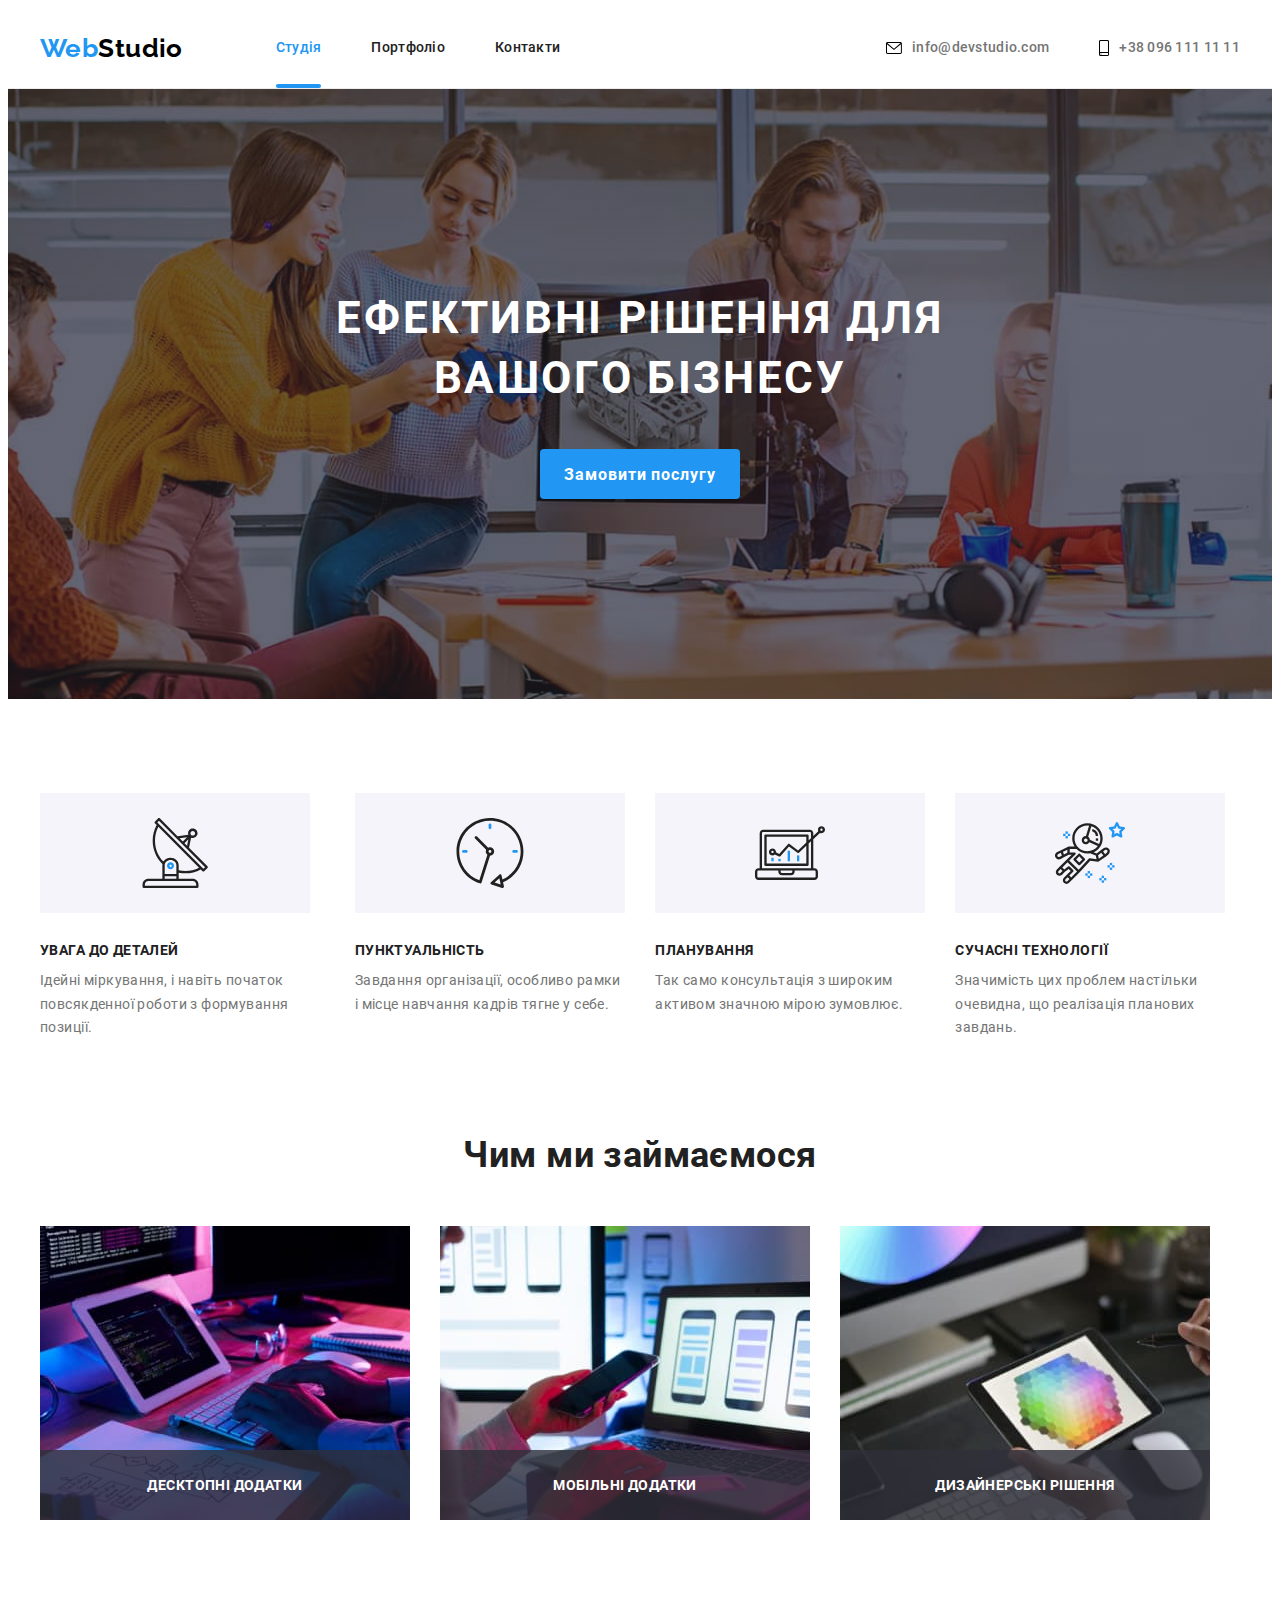
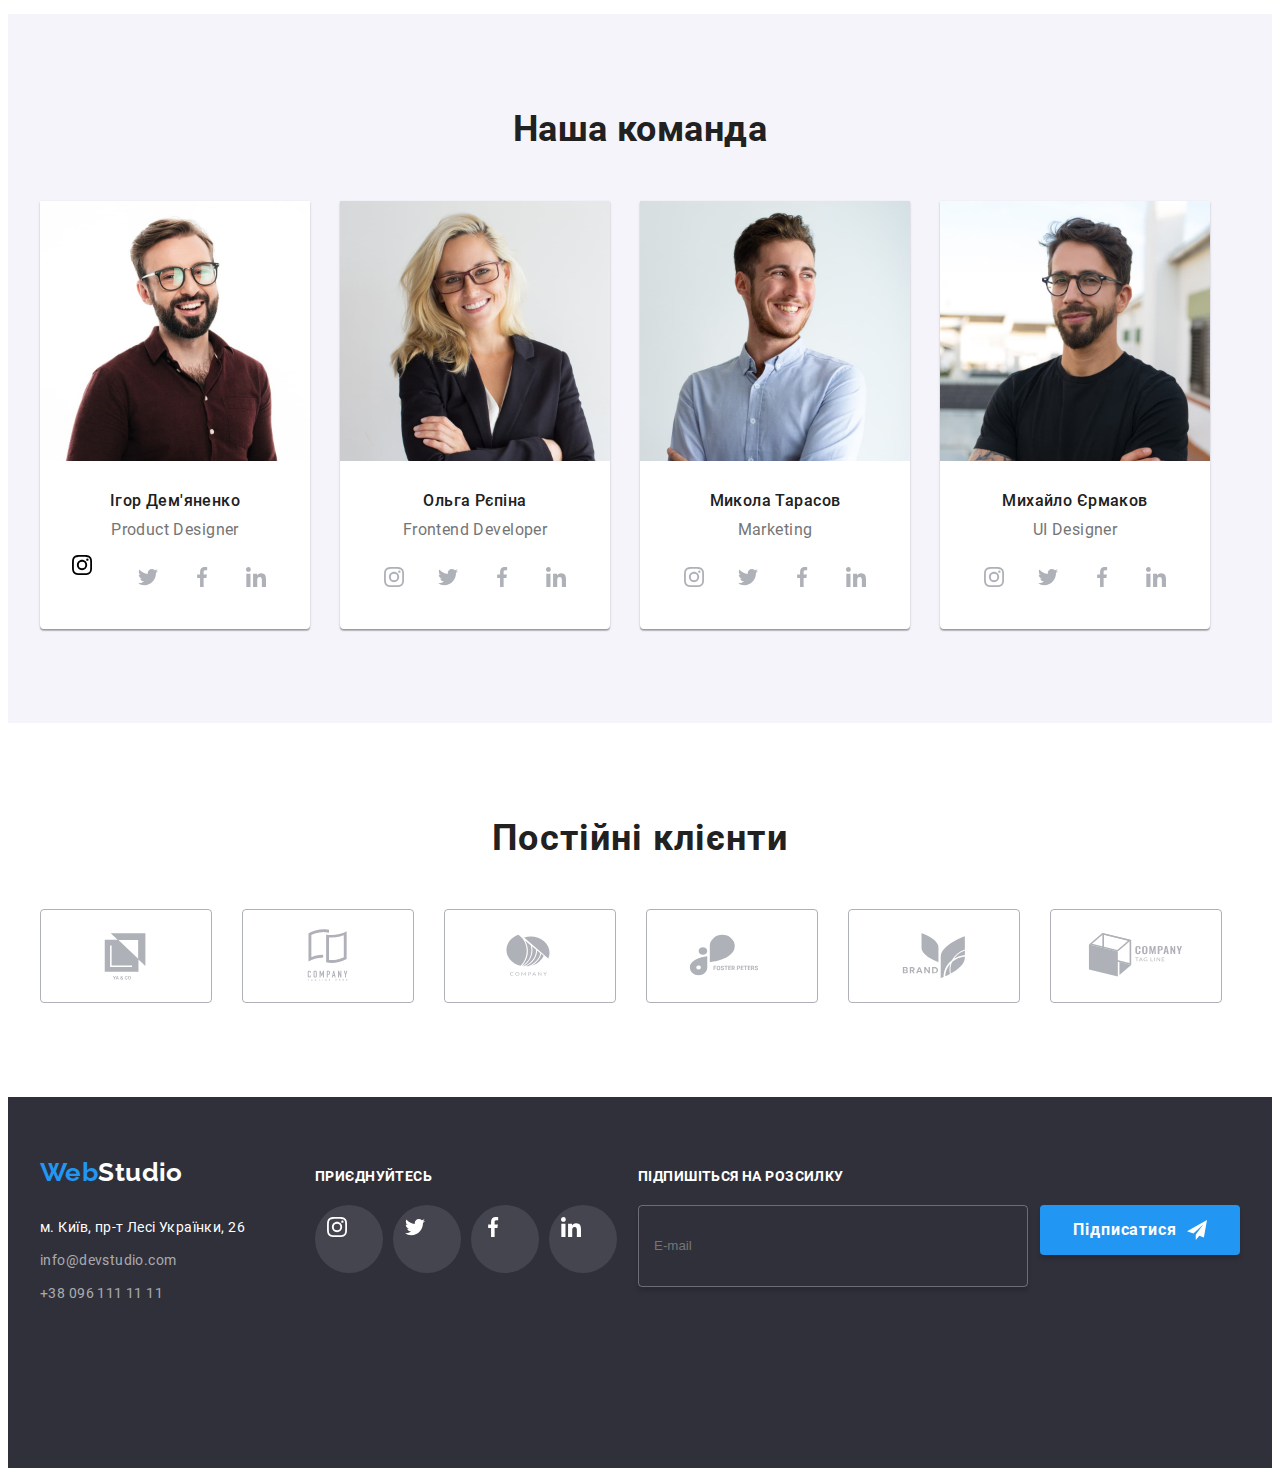
==== commit 6b119925: "re-refactoring code" ====
--- a/index.html
+++ b/index.html
@@ -23,19 +23,19 @@
         font-family: 'Raleway';
         font-style: normal;
         font-weight: 700;
-        src: url('../fonts/raleway-v28-latin_cyrillic-700.eot'); /* IE9 Compat Modes */
+        src: url('./fonts/raleway-v28-latin_cyrillic-700.eot'); /* IE9 Compat Modes */
         src: local(''),
-          url('../fonts/raleway-v28-latin_cyrillic-700.eot?#iefix') format('embedded-opentype'),
-          /*
-    IE6-IE8 */ url('../fonts/raleway-v28-latin_cyrillic-700.woff2') format('woff2'),
+          url('./fonts/raleway-v28-latin_cyrillic-700.eot?#iefix') format('embedded-opentype'),
+          /*
+    IE6-IE8 */ url('./fonts/raleway-v28-latin_cyrillic-700.woff2') format('woff2'),
           /* Super Modern
-    Browsers */ url('../fonts/raleway-v28-latin_cyrillic-700.woff')
+    Browsers */ url('./fonts/raleway-v28-latin_cyrillic-700.woff')
             format('woff'),
           /* Modern
-    Browsers */ url('../fonts/raleway-v28-latin_cyrillic-700.ttf')
+    Browsers */ url('./fonts/raleway-v28-latin_cyrillic-700.ttf')
             format('truetype'),
           /* Safari,
-    Android, iOS */ url('../fonts/raleway-v28-latin_cyrillic-700.svg#Raleway')
+    Android, iOS */ url('./fonts/raleway-v28-latin_cyrillic-700.svg#Raleway')
             format('svg'); /*
     Legacy iOS */
       } /* roboto-regular - latin_cyrillic */
@@ -43,75 +43,75 @@
         font-family: 'Roboto';
         font-style: normal;
         font-weight: 400;
-        src: url('../fonts/roboto-v30-latin_cyrillic-regular.eot'); /* IE9 Compat Modes */
+        src: url('./fonts/roboto-v30-latin_cyrillic-regular.eot'); /* IE9 Compat Modes */
         src: local(''),
-          url('../fonts/roboto-v30-latin_cyrillic-regular.eot?#iefix') format('embedded-opentype'),
-          /*
-    IE6-IE8 */ url('../fonts/roboto-v30-latin_cyrillic-regular.woff2') format('woff2'),
+          url('./fonts/roboto-v30-latin_cyrillic-regular.eot?#iefix') format('embedded-opentype'),
+          /*
+    IE6-IE8 */ url('./fonts/roboto-v30-latin_cyrillic-regular.woff2') format('woff2'),
           /* Super
-    Modern Browsers */ url('../fonts/roboto-v30-latin_cyrillic-regular.woff')
+    Modern Browsers */ url('./fonts/roboto-v30-latin_cyrillic-regular.woff')
             format('woff'),
           /*
-    Modern Browsers */ url('../fonts/roboto-v30-latin_cyrillic-regular.ttf')
+    Modern Browsers */ url('./fonts/roboto-v30-latin_cyrillic-regular.ttf')
             format('truetype'),
-          /* Safari, Android, iOS */ url('../fonts/roboto-v30-latin_cyrillic-regular.svg#Roboto')
+          /* Safari, Android, iOS */ url('./fonts/roboto-v30-latin_cyrillic-regular.svg#Roboto')
             format('svg'); /* Legacy iOS */
       } /* roboto-500 - latin_cyrillic */
       @font-face {
         font-family: 'Roboto';
         font-style: normal;
         font-weight: 500;
-        src: url('../fonts/roboto-v30-latin_cyrillic-500.eot'); /* IE9 Compat Modes */
+        src: url('./fonts/roboto-v30-latin_cyrillic-500.eot'); /* IE9 Compat Modes */
         src: local(''),
-          url('../fonts/roboto-v30-latin_cyrillic-500.eot?#iefix') format('embedded-opentype'),
-          /*
-    IE6-IE8 */ url('../fonts/roboto-v30-latin_cyrillic-500.woff2') format('woff2'),
+          url('./fonts/roboto-v30-latin_cyrillic-500.eot?#iefix') format('embedded-opentype'),
+          /*
+    IE6-IE8 */ url('./fonts/roboto-v30-latin_cyrillic-500.woff2') format('woff2'),
           /* Super
-    Modern Browsers */ url('../fonts/roboto-v30-latin_cyrillic-500.woff')
+    Modern Browsers */ url('./fonts/roboto-v30-latin_cyrillic-500.woff')
             format('woff'),
           /*
-    Modern Browsers */ url('../fonts/roboto-v30-latin_cyrillic-500.ttf')
+    Modern Browsers */ url('./fonts/roboto-v30-latin_cyrillic-500.ttf')
             format('truetype'),
           /*
-    Safari, Android, iOS */ url('../fonts/roboto-v30-latin_cyrillic-500.svg#Roboto')
+    Safari, Android, iOS */ url('./fonts/roboto-v30-latin_cyrillic-500.svg#Roboto')
             format('svg'); /* Legacy iOS */
       } /* roboto-700 - latin_cyrillic */
       @font-face {
         font-family: 'Roboto';
         font-style: normal;
         font-weight: 700;
-        src: url('../fonts/roboto-v30-latin_cyrillic-700.eot'); /* IE9 Compat Modes */
+        src: url('./fonts/roboto-v30-latin_cyrillic-700.eot'); /* IE9 Compat Modes */
         src: local(''),
-          url('../fonts/roboto-v30-latin_cyrillic-700.eot?#iefix') format('embedded-opentype'),
-          /*
-    IE6-IE8 */ url('../fonts/roboto-v30-latin_cyrillic-700.woff2') format('woff2'),
+          url('./fonts/roboto-v30-latin_cyrillic-700.eot?#iefix') format('embedded-opentype'),
+          /*
+    IE6-IE8 */ url('./fonts/roboto-v30-latin_cyrillic-700.woff2') format('woff2'),
           /* Super
-    Modern Browsers */ url('../fonts/roboto-v30-latin_cyrillic-700.woff')
+    Modern Browsers */ url('./fonts/roboto-v30-latin_cyrillic-700.woff')
             format('woff'),
           /*
-    Modern Browsers */ url('../fonts/roboto-v30-latin_cyrillic-700.ttf')
+    Modern Browsers */ url('./fonts/roboto-v30-latin_cyrillic-700.ttf')
             format('truetype'),
           /*
-    Safari, Android, iOS */ url('../fonts/roboto-v30-latin_cyrillic-700.svg#Roboto')
+    Safari, Android, iOS */ url('./fonts/roboto-v30-latin_cyrillic-700.svg#Roboto')
             format('svg'); /* Legacy iOS */
       } /* roboto-900 - latin_cyrillic */
       @font-face {
         font-family: 'Roboto';
         font-style: normal;
         font-weight: 900;
-        src: url('../fonts/roboto-v30-latin_cyrillic-900.eot'); /* IE9 Compat Modes */
+        src: url('./fonts/roboto-v30-latin_cyrillic-900.eot'); /* IE9 Compat Modes */
         src: local(''),
-          url('../fonts/roboto-v30-latin_cyrillic-900.eot?#iefix') format('embedded-opentype'),
-          /*
-    IE6-IE8 */ url('../fonts/roboto-v30-latin_cyrillic-900.woff2') format('woff2'),
+          url('./fonts/roboto-v30-latin_cyrillic-900.eot?#iefix') format('embedded-opentype'),
+          /*
+    IE6-IE8 */ url('./fonts/roboto-v30-latin_cyrillic-900.woff2') format('woff2'),
           /* Super
-    Modern Browsers */ url('../fonts/roboto-v30-latin_cyrillic-900.woff')
+    Modern Browsers */ url('./fonts/roboto-v30-latin_cyrillic-900.woff')
             format('woff'),
           /*
-    Modern Browsers */ url('../fonts/roboto-v30-latin_cyrillic-900.ttf')
+    Modern Browsers */ url('./fonts/roboto-v30-latin_cyrillic-900.ttf')
             format('truetype'),
           /*
-    Safari, Android, iOS */ url('../fonts/roboto-v30-latin_cyrillic-900.svg#Roboto')
+    Safari, Android, iOS */ url('./fonts/roboto-v30-latin_cyrillic-900.svg#Roboto')
             format('svg'); /* Legacy iOS */
       }
     </style>
@@ -120,39 +120,49 @@
     <!--Шапка-->
     <header class="header">
       <div class="container">
-        <div class="nav-flex">
-          <a href="./index.html" class="logo__link link"
-            ><span class="logo__link--web">Web</span
-            ><span class="logo__link--studio">Studio</span></a
+        <div class="navigation__flex">
+          <a href="./index.html" class="logo-link link"
+            ><span class="logo-link__web">Web</span
+            ><span class="logo-link__studio_black">Studio</span></a
           >
           <nav>
-            <ul class="headnav list">
+            <ul class="navigation-list list">
               <li>
                 <a
                   href="./index.html"
-                  class="headnav__link headnav__link--current link"
+                  class="navigation-list__link navigation-list__link_current link"
                   target="_self"
                   >Студія</a
                 >
               </li>
               <li>
-                <a href="./portfolio.html" class="headnav__link link" target="_self">Портфоліо</a>
+                <a href="./portfolio.html" class="navigation-list__link link" target="_self"
+                  >Портфоліо</a
+                >
               </li>
-              <li><a href="" class="headnav__link link">Контакти</a></li>
+              <li><a href="" class="navigation-list__link link">Контакти</a></li>
             </ul>
           </nav>
-          <ul class="headnav__contacts list">
+          <ul class="navigation-contacts-list list">
             <li>
-              <a href="mailto:info@devstudio.com" class="headnav__contact link"
-                ><svg width="16" height="12" class="headnav__icon--envelope">
+              <a href="mailto:info@devstudio.com" class="navigation-contacts-list__link link"
+                ><svg
+                  width="16"
+                  height="12"
+                  class="navigation-contacts-list__icon--envelope--start"
+                >
                   <use href="./images/icons.svg#icon-envelope"></use>
                 </svg>
                 info@devstudio.com</a
               >
             </li>
             <li>
-              <a href="tel:+380961111111" class="headnav__contact link">
-                <svg width="10" height="16" class="headnav__icon--smartphone">
+              <a href="tel:+380961111111" class="navigation-contacts-list__link link">
+                <svg
+                  width="10"
+                  height="16"
+                  class="navigation-contacts-list__icon--smartphone--start"
+                >
                   <use href="./images/icons.svg#icon-smartphone"></use>
                 </svg>
                 +38 096 111 11 11</a
@@ -164,60 +174,58 @@
     </header>
     <main>
       <!--Рішення-->
-      <section class="effective">
+      <section class="effective-section">
         <div class="container">
-          <h1 class="effective__h">ЕФЕКТИВНІ РІШЕННЯ ДЛЯ ВАШОГО БІЗНЕСУ</h1>
-          <button data-modal-open type="button" class="effective__btn btn__all">
-            Замовити послугу
-          </button>
+          <h1 class="effective-section__h">ЕФЕКТИВНІ РІШЕННЯ ДЛЯ ВАШОГО БІЗНЕСУ</h1>
+          <button data-modal-open type="button" class="btn__all">Замовити послугу</button>
         </div>
       </section>
       <!--Особливості-->
       <section class="section">
         <div class="container">
           <h2 class="invisible">Невидимий заголовок</h2>
-          <ul class="features__list list">
-            <li class="features__item">
-              <div class="featureslist__div">
-                <svg width="70" height="70" class="featureslist__icon">
+          <ul class="features-list list">
+            <li class="features-list__item">
+              <div class="features-list__div">
+                <svg width="70" height="70">
                   <use href="./images/icons.svg#icon-satellite"></use>
                 </svg>
               </div>
-              <h3 class="featureslist__h">УВАГА ДО ДЕТАЛЕЙ</h3>
-              <p class="featureslist__p">
+              <h3 class="features-list__h">УВАГА ДО ДЕТАЛЕЙ</h3>
+              <p class="features-list__p">
                 Ідейні міркування, і навіть початок повсякденної роботи з формування позиції.
               </p>
             </li>
-            <li class="features__item">
-              <div class="featureslist__div">
-                <svg width="70" height="70" class="featureslist__icon">
+            <li class="features-list__item">
+              <div class="features-list__div">
+                <svg width="70" height="70">
                   <use href="./images/icons.svg#icon-clock"></use>
                 </svg>
               </div>
-              <h3 class="featureslist__h">ПУНКТУАЛЬНІСТЬ</h3>
-              <p class="featureslist__p">
+              <h3 class="features-list__h">ПУНКТУАЛЬНІСТЬ</h3>
+              <p class="features-list__p">
                 Завдання організації, особливо рамки і місце навчання кадрів тягне у себе.
               </p>
             </li>
-            <li class="features__item">
-              <div class="featureslist__div">
-                <svg width="70" height="70" class="featureslist__icon">
+            <li class="features-list__item">
+              <div class="features-list__div">
+                <svg width="70" height="70">
                   <use href="./images/icons.svg#icon-diagram"></use>
                 </svg>
               </div>
-              <h3 class="featureslist__h">ПЛАНУВАННЯ</h3>
-              <p class="featureslist__p">
+              <h3 class="features-list__h">ПЛАНУВАННЯ</h3>
+              <p class="features-list__p">
                 Так само консультація з широким активом значною мірою зумовлює.
               </p>
             </li>
-            <li class="features__item">
-              <div class="featureslist__div">
-                <svg width="70" height="70" class="featureslist__icon">
+            <li class="features-list__item">
+              <div class="features-list__div">
+                <svg width="70" height="70">
                   <use href="./images/icons.svg#icon-astronaut"></use>
                 </svg>
               </div>
-              <h3 class="featureslist__h">СУЧАСНІ ТЕХНОЛОГІЇ</h3>
-              <p class="featureslist__p">
+              <h3 class="features-list__h">СУЧАСНІ ТЕХНОЛОГІЇ</h3>
+              <p class="features-list__p">
                 Значимість цих проблем настільки очевидна, що реалізація планових завдань.
               </p>
             </li>
@@ -507,9 +515,9 @@
       <div class="container">
         <div class="footer__flex--div">
           <div class="footer__address__div">
-            <a href="./index.html" class="logo__link logo__link--footer link"
-              ><span class="logo__link--web">Web</span
-              ><span class="logo__link--footer">Studio</span></a
+            <a href="./index.html" class="logo-link logo-link__footer_mb28 link"
+              ><span class="logo-link__web">Web</span
+              ><span class="logo-link__studio_white">Studio</span></a
             >
             <address>
               <ul class="list">
@@ -522,12 +530,16 @@
                   >
                 </li>
                 <li class="footer__address--item">
-                  <a href="mailto:info@devstudio.com" class="footer__contact link"
+                  <a
+                    href="mailto:info@devstudio.com"
+                    class="navigation-contacts-list__link--footer link"
                     >info@devstudio.com</a
                   >
                 </li>
                 <li class="footer__address--item">
-                  <a href="tel:+380961111111" class="footer__contact link">+38 096 111 11 11</a>
+                  <a href="tel:+380961111111" class="navigation-contacts-list__link--footer link"
+                    >+38 096 111 11 11</a
+                  >
                 </li>
               </ul>
             </address>
--- a/css/main.min.css
+++ b/css/main.min.css
@@ -1 +1 @@
-body{background-color:#fff;color:#757575;font-family:"Roboto",sans-serif;font-size:14px;letter-spacing:.03em}.list{list-style:none}.link{text-decoration:none;display:block;font-style:normal}.img{display:block;max-width:100%;height:auto}.container{width:1200px;padding-left:15px;padding-right:15px;margin:0px auto}.section{padding-top:94px;padding-bottom:94px}ul,ol{margin:0;padding:0}p,h1,h2,h3,h4,h5{margin:0;padding:0}.invisible{position:absolute;width:1px;height:1px;margin:-1px;border:0;padding:0;white-space:nowrap;-webkit-clip-path:inset(100%);clip-path:inset(100%);clip:rect(0 0 0 0);overflow:hidden}.btn__all{min-width:200px;height:50px;padding:10px;background-color:#2196f3;color:#fff;box-shadow:0px 4px 4px rgba(0,0,0,.15);border-radius:4px;border:1px solid #2196f3;cursor:pointer;transition:background-color 250ms cubic-bezier(0.4, 0, 0.2, 1) 0ms;font-family:"Roboto";font-weight:700;font-size:16px;line-height:1.88;text-align:center;letter-spacing:.06em}.logo__link{display:inline-block;margin-top:24px;margin-bottom:25px;font-family:"RaleWay",sans-serif;font-weight:700;font-size:26px;line-height:1.19}.logo__link>.logo__link--web{color:#2196f3}.logo__link>.logo__link--studio{color:#000}.logo__link>.logo__link--footer{color:#fff}.header{border-bottom:1px solid #ececec}.headnav{display:flex;margin-left:93px;gap:50px;font-weight:500;line-height:1.14;letter-spacing:.02em;color:#212121}.headnav__link{color:#212121;display:block;padding-top:32px;padding-bottom:32px;transition:color 250ms cubic-bezier(0.4, 0, 0.2, 1) 0ms}.headnav__link:hover,.headnav__link:focus{color:#2196f3}.headnav__link--current{color:#2196f3;position:relative}.headnav__link--current::after{content:"";display:block;width:100%;height:4px;position:absolute;bottom:0;border-radius:2px;background-color:#2196f3}.headnav__icon--envelope,.headnav__icon--smartphone{margin-right:10px;fill:currentColor}.headnav__contacts{display:flex;align-items:center;margin-left:auto;gap:50px}.headnav__contact{display:flex;align-items:center;transition:color 250ms cubic-bezier(0.4, 0, 0.2, 1) 0ms;color:#757575;font-weight:500;line-height:1.14;letter-spacing:.02em}.headnav__contact:hover,.headnav__contact:focus{color:#2196f3}.nav-flex{display:flex;justify-content:flex-start;align-items:center;margin-top:0px;margin-bottom:0px}.effective{background-color:#c4c4c4;padding:200px 0;background-image:linear-gradient(rgba(47, 48, 58, 0.4), rgba(47, 48, 58, 0.4)),url("../images/bg-hero.jpg");background-repeat:no-repeat;background-size:cover;background-position:center;max-width:1600px;margin-left:auto;margin-right:auto;text-align:center}.effective__h{display:block;margin-left:auto;margin-right:auto;margin-bottom:40px;width:696px;font-weight:700;font-size:44px;line-height:1.36;letter-spacing:.06em;text-transform:uppercase;color:#fff}.effective__btn{margin-left:auto;margin-right:auto;transition:background-color 250ms cubic-bezier(0.4, 0, 0.2, 1) 0ms}.effective__btn:hover,.effective__btn:focus{background-color:#188ce8}.features__list{display:flex}.features__list>.features__item{margin-right:30px}.features__list>.features__item:last-child{margin-right:0px}.featureslist__div{background-color:#f5f4fa;width:270px;height:120px;margin-bottom:30px;display:flex;align-items:center;justify-content:center}.featureslist__h{display:block;margin-bottom:10px;font-size:14px;line-height:1.14;text-transform:uppercase;color:#212121}.featureslist__p{line-height:1.71}.our-work__section{padding-top:0}.our-work__list{display:flex}.our-work__list>.our-work__item{margin-right:30px}.our-work__list>.our-work__item:last-child{margin-right:0}.our-work__div{position:relative}.our-work__p{position:absolute;bottom:0;width:370px;height:70px;display:flex;align-items:center;justify-content:center;background-color:rgba(47,48,58,.8);color:#fff;font-weight:700;line-height:1.14;text-transform:uppercase}.our-work__h{display:block;margin-bottom:50px;font-size:36px;line-height:1.17;text-align:center;color:#212121}.team__section{background-color:#f5f4fa}.team__list{display:flex}.team__list>.team__list--item{margin-right:30px;box-shadow:0px 1px 3px rgba(0,0,0,.12),0px 1px 1px rgba(0,0,0,.14),0px 2px 1px rgba(0,0,0,.2);border-radius:0px 0px 4px 4px;background-color:#fff}.team__list>.team-__list--item:last-child{margin-right:0}.team__box{padding-top:30px;padding-bottom:30px}.team__h{margin-bottom:50px;font-size:36px;line-height:1.17;text-align:center;color:#212121}.team__list--h{display:block;margin-bottom:10px;font-weight:500;font-size:16px;line-height:1.19;text-align:center;color:#212121}.team__list--p{font-size:16px;line-height:1.19;text-align:center;margin-bottom:16px}.team__soc--list{display:flex;align-items:center;justify-content:center}.team__soc--items{width:44px;height:44px}.team__soc--items:not(:last-child){margin-right:10px}.team__soc--link{width:100%;height:100%;border-radius:50%;display:flex;align-items:center;justify-content:center;fill:#afb1b8;transition:color 250ms cubic-bezier(0.4, 0, 0.2, 1) 0ms,background-color 250ms cubic-bezier(0.4, 0, 0.2, 1) 0ms}.team__soc--link:hover,.team__soc--link:focus{fill:#fff;background-color:#2196f3}.regular__section{padding-top:94px;padding-bottom:94px;text-align:center}.regular__clients--h{font-style:normal;font-size:36px;line-height:1.17;text-align:center;letter-spacing:.03em;color:#212121;margin-bottom:50px}.regular__clients--list{display:flex}.regular__clients--item:not(:last-child){margin-right:30px}.regular__clients--link{display:flex;align-items:center;justify-content:center;transition:color 250ms cubic-bezier(0.4, 0, 0.2, 1) 0ms,border-color 250ms cubic-bezier(0.4, 0, 0.2, 1) 0ms;border:1px solid #afb1b8;border-radius:4px;width:170px;height:92px;color:#afb1b8}.regular__clients--link:hover,.regular__clients--link:focus{color:#2196f3;border:1px solid #2196f3}.regular__clients--soc-icons{fill:currentColor}.footer{background-color:#2f303a;height:251px;padding-top:60px;padding-bottom:60px}.logo__link--footer{margin-bottom:28px;margin-top:0}.footer__address{line-height:1.71;font-style:normal;color:#fff;transition:color 250ms cubic-bezier(0.4, 0, 0.2, 1) 0ms}.footer__address:hover,.footer__address:focus{color:#2196f3}.footer__contact{line-height:1.71;color:rgba(255,255,255,.6);transition:color 250ms cubic-bezier(0.4, 0, 0.2, 1) 0ms}.footer__contact:hover,.footer__contact:focus{color:#2196f3}.footer__address--item:not(:last-child){margin-bottom:9px}.footer__flex--div{display:flex;align-items:baseline;justify-content:space-between}.footer__soc--div{margin-left:70px}.footer__soc--p{line-height:1.14;text-transform:uppercase;color:#fff;margin-bottom:20px}.footer__soc--list{display:flex}.footer__soc--items:not(:last-child){margin-right:10px}.footer__soc--link{width:44px;height:44px;border-radius:50%;background-color:rgba(255,255,255,.1);padding:12px;transition:color 250ms cubic-bezier(0.4, 0, 0.2, 1) 0ms,background-color 250ms cubic-bezier(0.4, 0, 0.2, 1) 0ms;color:#fff}.footer__soc--link:hover,.footer__soc--link:focus{background-color:#2196f3}.footer__soc--icons{fill:currentColor}.footer__subscribe--div{margin-left:auto}.footer__subscribe--form{display:flex}.footer__subscribe--email{width:358px;height:50px;padding:15px;margin-right:12px;border:1px solid rgba(255,255,255,.3);box-shadow:0px 4px 4px rgba(0,0,0,.15);border-radius:4px;outline:none;background-color:rgba(0,0,0,0);color:#fff}.footer__subscribe--btn{display:flex;align-items:center;justify-content:center;gap:10px}.footer__subscribe--btn:hover,.footer__subscribe--btn:focus{background-color:#188ce8}.backdrop{position:fixed;top:0;left:0;width:100%;height:100%;transition:opacity 250ms cubic-bezier(0.4, 0, 0.2, 1) 0ms,visibility 250ms cubic-bezier(0.4, 0, 0.2, 1) 0ms;background-color:rgba(0,0,0,.2)}.backdrop.is-hidden{opacity:0;pointer-events:none;visibility:hidden}.modal{position:absolute;width:528px;height:581px;left:50%;top:50%;padding:40px;transform:translate(-50%, -50%);background-color:#fff}.icon__close{position:absolute;top:8px;right:8px;width:30px;height:30px;display:flex;align-items:center;justify-content:center;border-radius:50%;border:1px solid rgba(0,0,0,.1);background-color:#fff;cursor:pointer;color:#000;transition:color 250ms cubic-bezier(0.4, 0, 0.2, 1);fill:currentColor}.icon__close:hover,.icon__close:focus{color:#2196f3}.modal__form--field{display:flex;flex-direction:column;position:relative;margin-bottom:28px}.modal__label{position:absolute;top:-20px;left:0;color:#757575;font-size:12px;line-height:1.17;letter-spacing:.01em}.modal__input{padding:12px;padding-left:42px;height:40px;width:100%;border:1px solid rgba(33,33,33,.2);border-radius:4px;outline:none;transition:border-color 250ms cubic-bezier(0.4, 0, 0.2, 1)}.modal__input:focus+.modal__icon--svg,.modal__input:hover+.modal__icon--svg,.modal__input:hover,.modal__input:focus{border-color:#2196f3;fill:#2196f3}.modal__icon--svg{position:absolute;top:50%;left:12px;transform:translateY(-50%);transition:fill 250ms cubic-bezier(0.4, 0, 0.2, 1)}.modal__form--comments{display:flex;flex-direction:column;position:relative;margin-bottom:20px}.modal__form--p{margin-bottom:30px;color:#212121;font-size:20px;line-height:1.15;text-align:center}.modal__comments{width:100%;height:120px;padding:12px 16px;border:1px solid rgba(33,33,33,.2);border-radius:4px;outline:none;resize:none}.modal__form--check{display:flex;flex-direction:row;justify-content:center;align-items:center;margin-bottom:30px}.modal__label--check{display:flex;align-items:center;justify-content:center;position:relative;font-size:14px;line-height:1.71;color:#757575}.modal__label--check:hover,.modal__label--check:focus{text-decoration:underline;-webkit-text-decoration-color:#2196f3;text-decoration-color:#2196f3}.modal--link{color:#2196f3}.modal--icon{display:inline-block;opacity:1;width:16px;height:15px;margin-right:9px;border:2px solid #212121;border-radius:2px;transition:opacity 250ms cubic-bezier(0.4, 0, 0.2, 1),border 250ms cubic-bezier(0.4, 0, 0.2, 1),border-radius 250ms cubic-bezier(0.4, 0, 0.2, 1)}.modal--btn{display:block;margin-left:auto;margin-right:auto}.modal--btn:hover{background-color:#188ce8}.modal--checkbox{position:absolute;width:1px;height:1px;margin:-1px;border:0;padding:0;white-space:nowrap;-webkit-clip-path:inset(100%);clip-path:inset(100%);clip:rect(0 0 0 0);overflow:hidden}.modal--checkbox:checked~.modal--icon{opacity:0;border:none;border-radius:none}.modal--checkbox:checked+.modal__checkbox--check{opacity:1;background-color:#2196f3;border:1px solid #2196f3}.modal__checkbox--check{opacity:0;position:absolute;display:inline-block;left:0;top:50%;transform:translateY(-50%);width:16px;height:15px;margin-right:9px;transition:opacity 250ms cubic-bezier(0.4, 0, 0.2, 1)}.btn__list--btn{padding:6px 22px;font-family:"Roboto",sans-serif;font-weight:500;font-size:16px;line-height:1.62;text-align:center;color:#212121;border-radius:4px;border:1px solid rgba(0,0,0,0);transition:color 250ms cubic-bezier(0.4, 0, 0.2, 1) 0ms,background-color 250ms cubic-bezier(0.4, 0, 0.2, 1) 0ms}.btn__list--btn:hover,.btn__list--btn:active,.btn__list--btn:focus{color:#fff;background-color:#2196f3;cursor:pointer;box-shadow:0px 3px 1px rgba(0,0,0,.1),0px 1px 2px rgba(0,0,0,.08),0px 2px 2px rgba(0,0,0,.12)}.btn__list{display:flex;justify-content:center;margin-bottom:50px}.btn__list>.btn__list--item:not(:last-child){margin-right:8px}.portf__list{display:flex;flex-wrap:wrap}.portf__list>.portf__list--item{flex-basis:calc((100% - 60px)/3);margin-right:30px;margin-bottom:30px}.portf__list>.portf__list--item:nth-child(3n){margin-right:0}.portf__list>.portf__list--item:nth-last-child(-n+3){margin-bottom:0}.portf__list--a{display:block;transition:box-shadow 250ms cubic-bezier(0.4, 0, 0.2, 1) 0ms}.portf__list--a:hover,.portf__list--a:focus{box-shadow:0px 1px 1px rgba(0,0,0,.12),0px 4px 4px rgba(0,0,0,.06),1px 4px 6px rgba(0,0,0,.16)}.portf__list--a:hover .portf__div--p{transform:translateY(-100%)}.portf__div--overlay{position:relative;overflow:hidden}.portf__div--p{position:absolute;bottom:-100%;width:100%;height:100%;padding:63px 24px;transform:translateY(0);transition:transform 250ms cubic-bezier(0.4, 0, 0.2, 1) 0ms;color:#fff;background-color:rgba(33,150,243,.9);font-size:18px;line-height:1.55}.portf__box--h{font-size:18px;line-height:2;letter-spacing:.06em;color:#212121;margin-bottom:4px}.portf__box--p{font-size:16px;line-height:1.88;color:#757575}.portf__box{padding-top:20px;padding-bottom:20px;padding-left:24px;padding-right:24px;border-left:1px solid #eee;border-right:1px solid #eee;border-bottom:1px solid #eee}/*# sourceMappingURL=main.min.css.map */+body{background-color:#fff;color:#757575;font-family:"Roboto",sans-serif;font-size:14px;letter-spacing:.03em}.list{list-style:none}.link{text-decoration:none;display:block;font-style:normal}.img{display:block;max-width:100%;height:auto}.container{width:1200px;padding-left:15px;padding-right:15px;margin:0px auto}.section{padding-top:94px;padding-bottom:94px}ul,ol{margin:0;padding:0}p,h1,h2,h3,h4,h5{margin:0;padding:0}.invisible{position:absolute;width:1px;height:1px;margin:-1px;border:0;padding:0;white-space:nowrap;-webkit-clip-path:inset(100%);clip-path:inset(100%);clip:rect(0 0 0 0);overflow:hidden}.btn__all{min-width:200px;height:50px;padding:10px;background-color:#2196f3;color:#fff;box-shadow:0px 4px 4px rgba(0,0,0,.15);border-radius:4px;border:1px solid rgba(0,0,0,0);cursor:pointer;transition:background-color 250ms cubic-bezier(0.4, 0, 0.2, 1) 0ms;font-family:"Roboto";font-weight:700;font-size:16px;line-height:1.88;text-align:center;letter-spacing:.06em}.btn__all:hover,.btn__all:focus{background-color:#188ce8}.logo-link{display:inline-block;font-family:"RaleWay",sans-serif;font-weight:700;font-size:26px;line-height:1.19}.logo-link__web{color:#2196f3}.logo-link__studio_black{color:#000}.logo-link__studio_white{color:#fff}.logo-link__footer_mb28{margin-bottom:28px;margin-top:0}.header{border-bottom:1px solid #ececec}.navigation__flex{display:flex;justify-content:flex-start;align-items:center;margin-top:0px;margin-bottom:0px}.navigation-list{display:flex;margin-left:93px;gap:50px;font-weight:500;line-height:1.14;letter-spacing:.02em;color:#212121}.navigation-list__link{color:#212121;display:block;padding-top:32px;padding-bottom:32px;transition:color 250ms cubic-bezier(0.4, 0, 0.2, 1) 0ms}.navigation-list__link:hover,.navigation-list__link:focus{color:#2196f3}.navigation-list__link_current{color:#2196f3;position:relative}.navigation-list__link_current::after{content:"";display:block;width:100%;height:4px;position:absolute;bottom:0;border-radius:2px;background-color:#2196f3}.navigation-contacts-list{display:flex;align-items:center;margin-left:auto;gap:50px}.navigation-contacts-list__link{display:flex;align-items:center;transition:color 250ms cubic-bezier(0.4, 0, 0.2, 1) 0ms;color:#757575;font-weight:500;line-height:1.14;letter-spacing:.02em}.navigation-contacts-list__link:hover,.navigation-contacts-list__link:focus{color:#2196f3}.navigation-contacts-list__icon--envelope,.navigation-contacts-list__icon--smartphone{fill:currentColor}.navigation-contacts-list__icon--envelope--start,.navigation-contacts-list__icon--smartphone--start{margin-right:10px}.navigation-contacts-list__link--footer{line-height:1.71;color:rgba(255,255,255,.6)}.navigation-contacts-list__link--footer:hover,.navigation-contacts-list__link--footer:focus{color:#2196f3}.effective-section{background-color:#c4c4c4;padding:200px 0;background-image:linear-gradient(rgba(47, 48, 58, 0.4), rgba(47, 48, 58, 0.4)),url("../images/bg-hero.jpg");background-repeat:no-repeat;background-size:cover;background-position:center;max-width:1600px;margin-left:auto;margin-right:auto;text-align:center}.effective-section__h{margin-left:auto;margin-right:auto;margin-bottom:40px;width:696px;font-weight:700;font-size:44px;line-height:1.36;letter-spacing:.06em;text-transform:uppercase;color:#fff}.features-list{display:flex}.features-list__item{margin-right:30px}.features-list__item:last-child{margin-right:0px}.features-list__div{background-color:#f5f4fa;width:270px;height:120px;margin-bottom:30px;display:flex;align-items:center;justify-content:center}.features-list__h{display:block;margin-bottom:10px;font-size:14px;line-height:1.14;text-transform:uppercase;color:#212121}.features-list__p{line-height:1.71}.our-work__section{padding-top:0}.our-work__list{display:flex}.our-work__list>.our-work__item{margin-right:30px}.our-work__list>.our-work__item:last-child{margin-right:0}.our-work__div{position:relative}.our-work__p{position:absolute;bottom:0;width:370px;height:70px;display:flex;align-items:center;justify-content:center;background-color:rgba(47,48,58,.8);color:#fff;font-weight:700;line-height:1.14;text-transform:uppercase}.our-work__h{display:block;margin-bottom:50px;font-size:36px;line-height:1.17;text-align:center;color:#212121}.team__section{background-color:#f5f4fa}.team__list{display:flex}.team__list>.team__list--item{margin-right:30px;box-shadow:0px 1px 3px rgba(0,0,0,.12),0px 1px 1px rgba(0,0,0,.14),0px 2px 1px rgba(0,0,0,.2);border-radius:0px 0px 4px 4px;background-color:#fff}.team__list>.team-__list--item:last-child{margin-right:0}.team__box{padding-top:30px;padding-bottom:30px}.team__h{margin-bottom:50px;font-size:36px;line-height:1.17;text-align:center;color:#212121}.team__list--h{display:block;margin-bottom:10px;font-weight:500;font-size:16px;line-height:1.19;text-align:center;color:#212121}.team__list--p{font-size:16px;line-height:1.19;text-align:center;margin-bottom:16px}.team__soc--list{display:flex;align-items:center;justify-content:center}.team__soc--items{width:44px;height:44px}.team__soc--items:not(:last-child){margin-right:10px}.team__soc--link{width:100%;height:100%;border-radius:50%;display:flex;align-items:center;justify-content:center;fill:#afb1b8;transition:color 250ms cubic-bezier(0.4, 0, 0.2, 1) 0ms,background-color 250ms cubic-bezier(0.4, 0, 0.2, 1) 0ms}.team__soc--link:hover,.team__soc--link:focus{fill:#fff;background-color:#2196f3}.regular__section{padding-top:94px;padding-bottom:94px;text-align:center}.regular__clients--h{font-style:normal;font-size:36px;line-height:1.17;text-align:center;letter-spacing:.03em;color:#212121;margin-bottom:50px}.regular__clients--list{display:flex}.regular__clients--item:not(:last-child){margin-right:30px}.regular__clients--link{display:flex;align-items:center;justify-content:center;transition:color 250ms cubic-bezier(0.4, 0, 0.2, 1) 0ms,border-color 250ms cubic-bezier(0.4, 0, 0.2, 1) 0ms;border:1px solid #afb1b8;border-radius:4px;width:170px;height:92px;color:#afb1b8}.regular__clients--link:hover,.regular__clients--link:focus{color:#2196f3;border:1px solid #2196f3}.regular__clients--soc-icons{fill:currentColor}.footer{background-color:#2f303a;height:251px;padding-top:60px;padding-bottom:60px}.footer__address{line-height:1.71;font-style:normal;color:#fff;transition:color 250ms cubic-bezier(0.4, 0, 0.2, 1) 0ms}.footer__address:hover,.footer__address:focus{color:#2196f3}.footer__address--item:not(:last-child){margin-bottom:9px}.footer__flex--div{display:flex;align-items:baseline;justify-content:space-between}.footer__soc--div{margin-left:70px}.footer__soc--p{line-height:1.14;text-transform:uppercase;color:#fff;margin-bottom:20px}.footer__soc--list{display:flex}.footer__soc--items:not(:last-child){margin-right:10px}.footer__soc--link{width:44px;height:44px;border-radius:50%;background-color:rgba(255,255,255,.1);padding:12px;transition:color 250ms cubic-bezier(0.4, 0, 0.2, 1) 0ms,background-color 250ms cubic-bezier(0.4, 0, 0.2, 1) 0ms;color:#fff}.footer__soc--link:hover,.footer__soc--link:focus{background-color:#2196f3}.footer__soc--icons{fill:currentColor}.footer__subscribe--div{margin-left:auto}.footer__subscribe--form{display:flex}.footer__subscribe--email{width:358px;height:50px;padding:15px;margin-right:12px;border:1px solid rgba(255,255,255,.3);box-shadow:0px 4px 4px rgba(0,0,0,.15);border-radius:4px;outline:none;background-color:rgba(0,0,0,0);color:#fff}.footer__subscribe--btn{display:flex;align-items:center;justify-content:center;gap:10px}.footer__subscribe--btn:hover,.footer__subscribe--btn:focus{background-color:#188ce8}.backdrop{position:fixed;top:0;left:0;width:100%;height:100%;transition:opacity 250ms cubic-bezier(0.4, 0, 0.2, 1) 0ms,visibility 250ms cubic-bezier(0.4, 0, 0.2, 1) 0ms;background-color:rgba(0,0,0,.2)}.backdrop.is-hidden{opacity:0;pointer-events:none;visibility:hidden}.modal{position:absolute;width:528px;height:581px;left:50%;top:50%;padding:40px;transform:translate(-50%, -50%);background-color:#fff}.icon__close{position:absolute;top:8px;right:8px;width:30px;height:30px;display:flex;align-items:center;justify-content:center;border-radius:50%;border:1px solid rgba(0,0,0,.1);background-color:#fff;cursor:pointer;color:#000;transition:color 250ms cubic-bezier(0.4, 0, 0.2, 1);fill:currentColor}.icon__close:hover,.icon__close:focus{color:#2196f3}.modal__form--field{display:flex;flex-direction:column;position:relative;margin-bottom:28px}.modal__label{position:absolute;top:-20px;left:0;color:#757575;font-size:12px;line-height:1.17;letter-spacing:.01em}.modal__input{padding:12px;padding-left:42px;height:40px;width:100%;border:1px solid rgba(33,33,33,.2);border-radius:4px;outline:none;transition:border-color 250ms cubic-bezier(0.4, 0, 0.2, 1)}.modal__input:focus+.modal__icon--svg,.modal__input:hover+.modal__icon--svg,.modal__input:hover,.modal__input:focus{border-color:#2196f3;fill:#2196f3}.modal__icon--svg{position:absolute;top:50%;left:12px;transform:translateY(-50%);transition:fill 250ms cubic-bezier(0.4, 0, 0.2, 1)}.modal__form--comments{display:flex;flex-direction:column;position:relative;margin-bottom:20px}.modal__form--p{margin-bottom:30px;color:#212121;font-size:20px;line-height:1.15;text-align:center}.modal__comments{width:100%;height:120px;padding:12px 16px;border:1px solid rgba(33,33,33,.2);border-radius:4px;outline:none;resize:none}.modal__form--check{display:flex;flex-direction:row;justify-content:center;align-items:center;margin-bottom:30px}.modal__label--check{display:flex;align-items:center;justify-content:center;position:relative;font-size:14px;line-height:1.71;color:#757575}.modal__label--check:hover,.modal__label--check:focus{text-decoration:underline;-webkit-text-decoration-color:#2196f3;text-decoration-color:#2196f3}.modal--link{color:#2196f3}.modal--icon{display:inline-block;opacity:1;width:16px;height:15px;margin-right:9px;border:2px solid #212121;border-radius:2px;transition:opacity 250ms cubic-bezier(0.4, 0, 0.2, 1),border 250ms cubic-bezier(0.4, 0, 0.2, 1),border-radius 250ms cubic-bezier(0.4, 0, 0.2, 1)}.modal--btn{display:block;margin-left:auto;margin-right:auto}.modal--btn:hover{background-color:#188ce8}.modal--checkbox{position:absolute;width:1px;height:1px;margin:-1px;border:0;padding:0;white-space:nowrap;-webkit-clip-path:inset(100%);clip-path:inset(100%);clip:rect(0 0 0 0);overflow:hidden}.modal--checkbox:checked~.modal--icon{opacity:0;border:none;border-radius:none}.modal--checkbox:checked+.modal__checkbox--check{opacity:1;background-color:#2196f3;border:1px solid #2196f3}.modal__checkbox--check{opacity:0;position:absolute;display:inline-block;left:0;top:50%;transform:translateY(-50%);width:16px;height:15px;margin-right:9px;transition:opacity 250ms cubic-bezier(0.4, 0, 0.2, 1)}.btn__list--btn{padding:6px 22px;font-family:"Roboto",sans-serif;font-weight:500;font-size:16px;line-height:1.62;text-align:center;color:#212121;border-radius:4px;border:1px solid rgba(0,0,0,0);transition:color 250ms cubic-bezier(0.4, 0, 0.2, 1) 0ms,background-color 250ms cubic-bezier(0.4, 0, 0.2, 1) 0ms}.btn__list--btn:hover,.btn__list--btn:active,.btn__list--btn:focus{color:#fff;background-color:#2196f3;cursor:pointer;box-shadow:0px 3px 1px rgba(0,0,0,.1),0px 1px 2px rgba(0,0,0,.08),0px 2px 2px rgba(0,0,0,.12)}.btn__list{display:flex;justify-content:center;margin-bottom:50px}.btn__list>.btn__list--item:not(:last-child){margin-right:8px}.portf__list{display:flex;flex-wrap:wrap}.portf__list>.portf__list--item{flex-basis:calc((100% - 60px)/3);margin-right:30px;margin-bottom:30px}.portf__list>.portf__list--item:nth-child(3n){margin-right:0}.portf__list>.portf__list--item:nth-last-child(-n+3){margin-bottom:0}.portf__list--a{display:block;transition:box-shadow 250ms cubic-bezier(0.4, 0, 0.2, 1) 0ms}.portf__list--a:hover,.portf__list--a:focus{box-shadow:0px 1px 1px rgba(0,0,0,.12),0px 4px 4px rgba(0,0,0,.06),1px 4px 6px rgba(0,0,0,.16)}.portf__list--a:hover .portf__div--p{transform:translateY(-100%)}.portf__div--overlay{position:relative;overflow:hidden}.portf__div--p{position:absolute;bottom:-100%;width:100%;height:100%;padding:63px 24px;transform:translateY(0);transition:transform 250ms cubic-bezier(0.4, 0, 0.2, 1) 0ms;color:#fff;background-color:rgba(33,150,243,.9);font-size:18px;line-height:1.55}.portf__box--h{font-size:18px;line-height:2;letter-spacing:.06em;color:#212121;margin-bottom:4px}.portf__box--p{font-size:16px;line-height:1.88;color:#757575}.portf__box{padding-top:20px;padding-bottom:20px;padding-left:24px;padding-right:24px;border-left:1px solid #eee;border-right:1px solid #eee;border-bottom:1px solid #eee}/*# sourceMappingURL=main.min.css.map */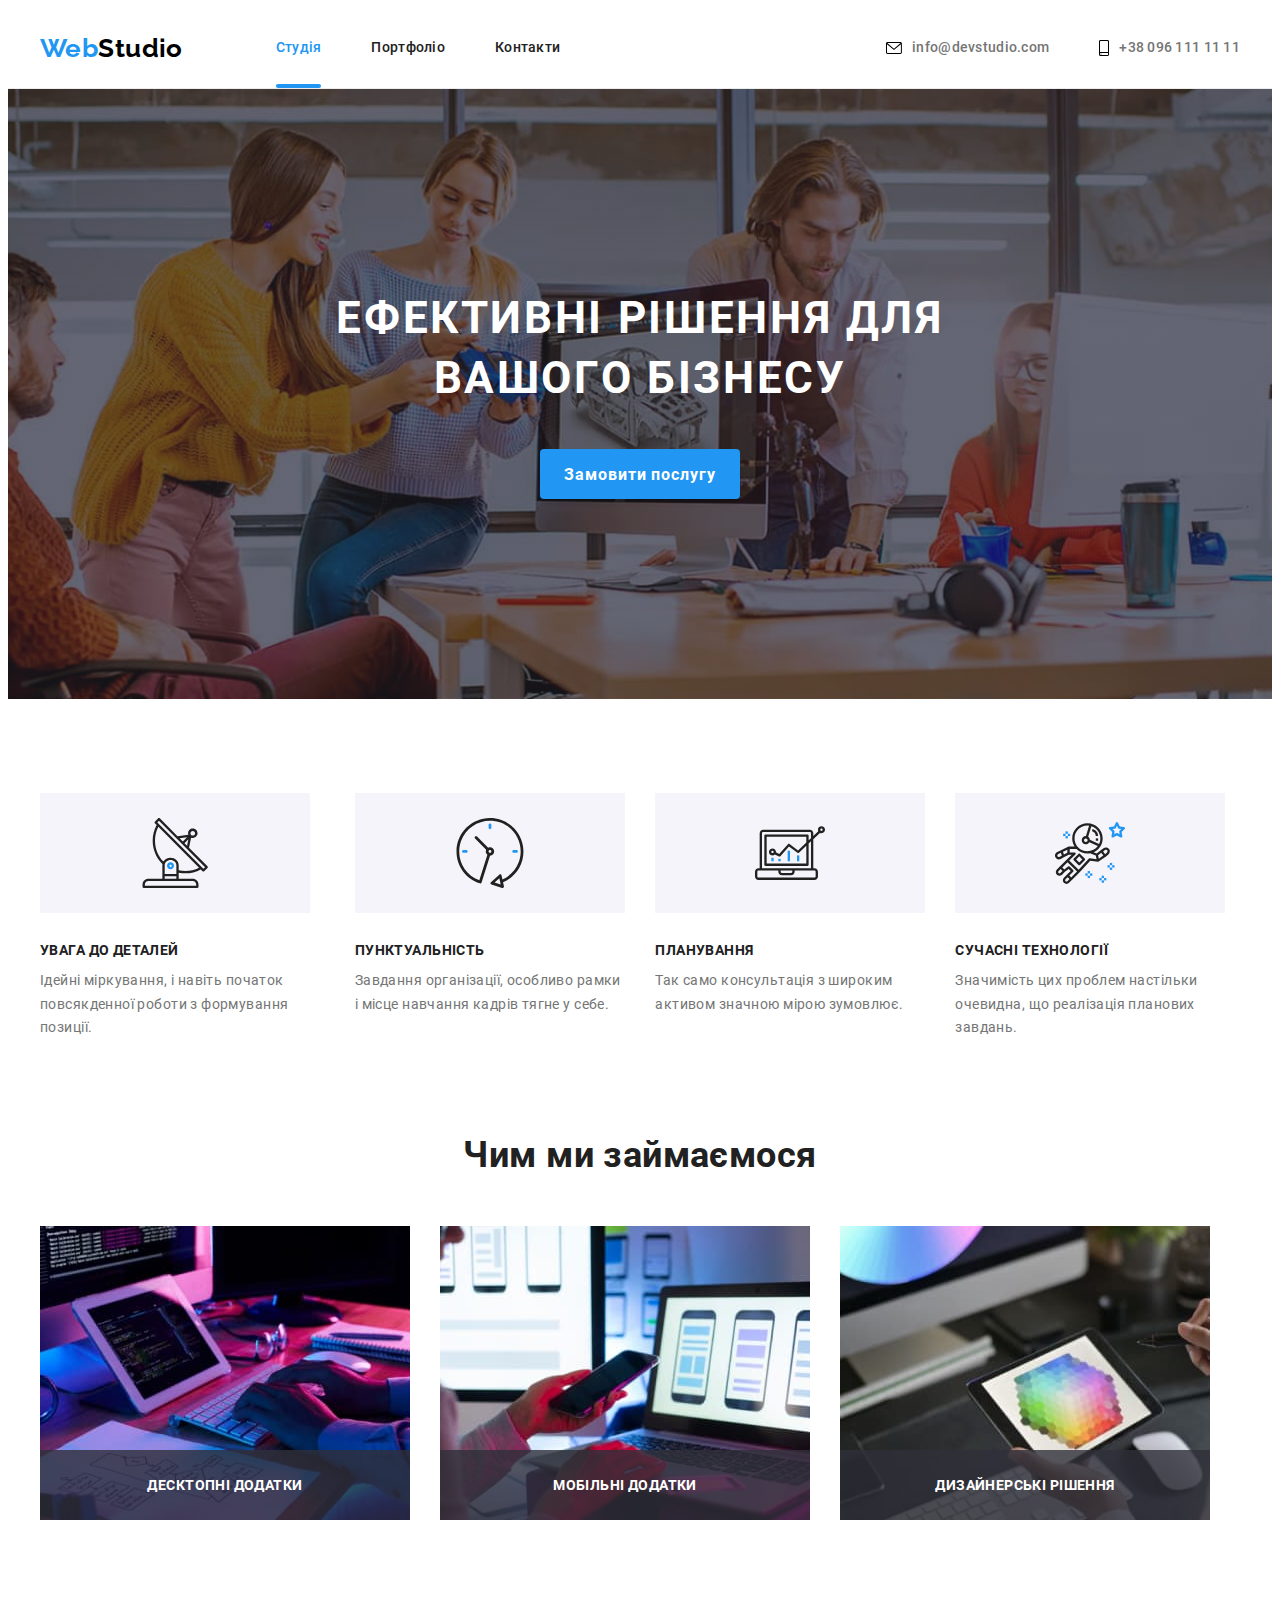
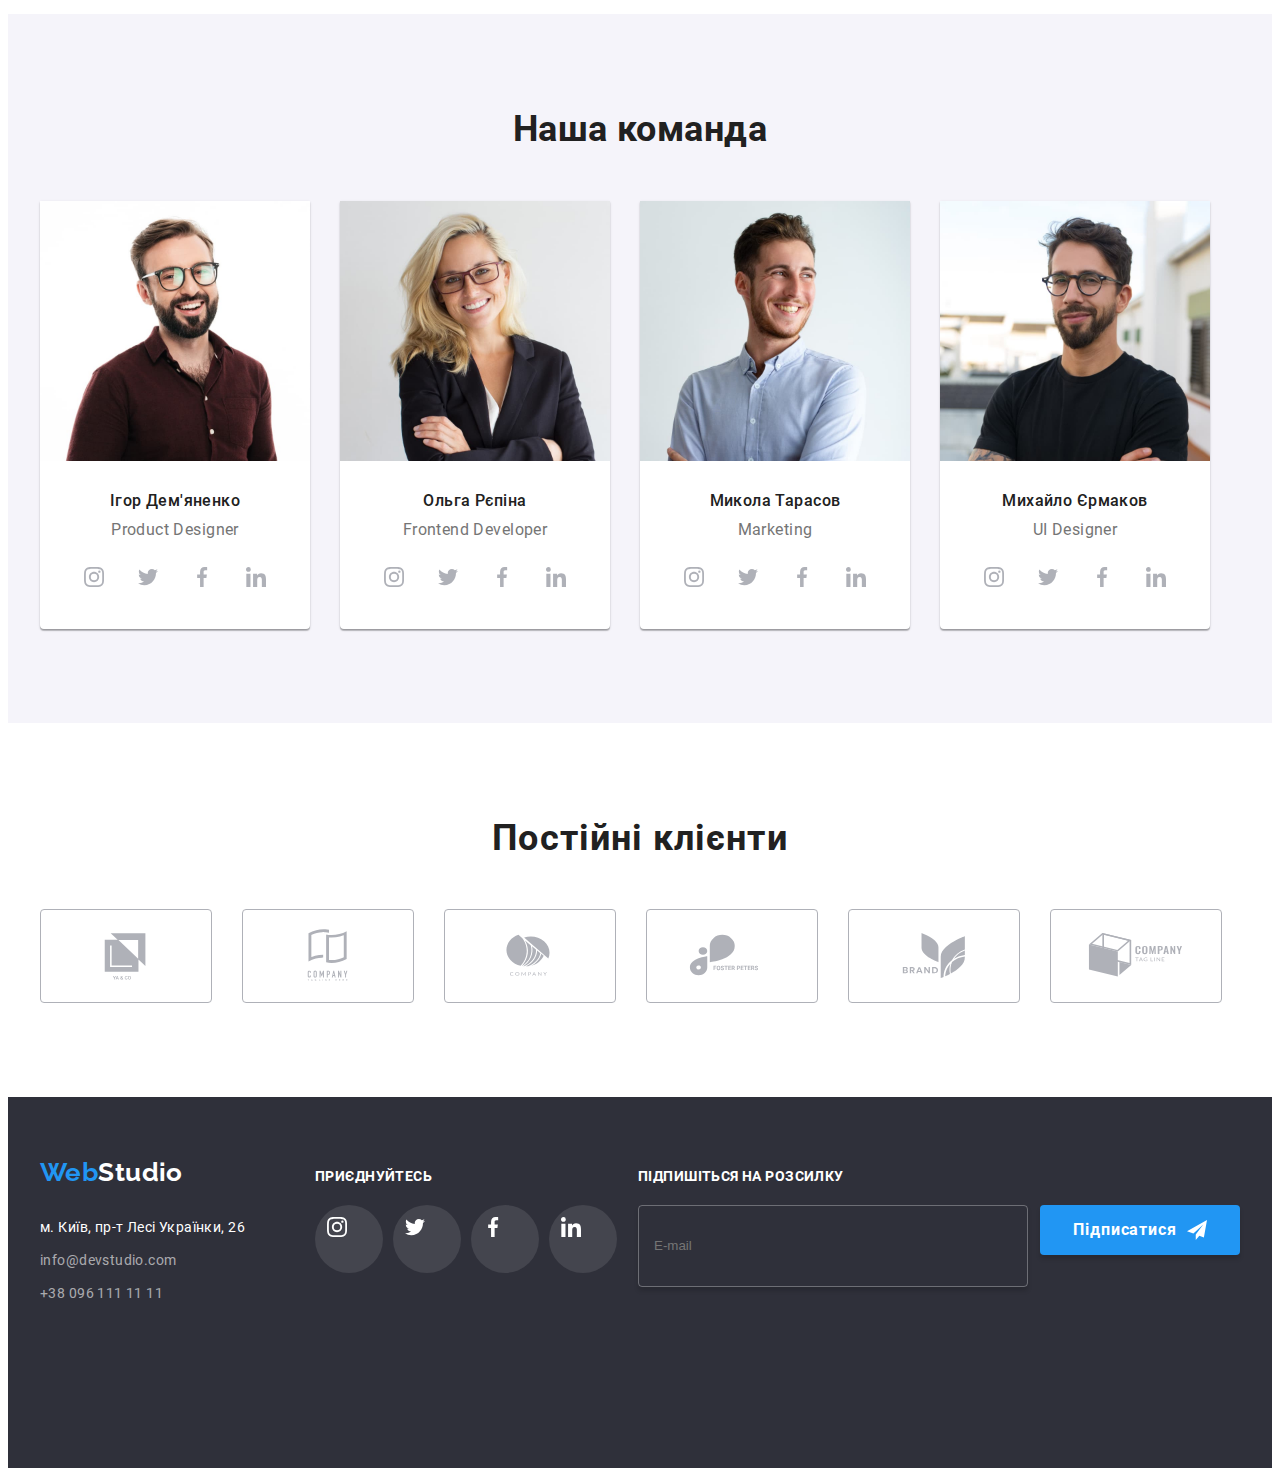
==== commit 523a6b81: "End of BEM!" ====
--- a/index.html
+++ b/index.html
@@ -186,46 +186,46 @@
           <h2 class="invisible">Невидимий заголовок</h2>
           <ul class="features-list list">
             <li class="features-list__item">
-              <div class="features-list__div">
+              <div class="features-list-div">
                 <svg width="70" height="70">
                   <use href="./images/icons.svg#icon-satellite"></use>
                 </svg>
               </div>
-              <h3 class="features-list__h">УВАГА ДО ДЕТАЛЕЙ</h3>
-              <p class="features-list__p">
+              <h3 class="features-list-div__h">УВАГА ДО ДЕТАЛЕЙ</h3>
+              <p class="features-list-div__p">
                 Ідейні міркування, і навіть початок повсякденної роботи з формування позиції.
               </p>
             </li>
             <li class="features-list__item">
-              <div class="features-list__div">
+              <div class="features-list-div">
                 <svg width="70" height="70">
                   <use href="./images/icons.svg#icon-clock"></use>
                 </svg>
               </div>
-              <h3 class="features-list__h">ПУНКТУАЛЬНІСТЬ</h3>
-              <p class="features-list__p">
+              <h3 class="features-list-div__h">ПУНКТУАЛЬНІСТЬ</h3>
+              <p class="features-list-div__p">
                 Завдання організації, особливо рамки і місце навчання кадрів тягне у себе.
               </p>
             </li>
             <li class="features-list__item">
-              <div class="features-list__div">
+              <div class="features-list-div">
                 <svg width="70" height="70">
                   <use href="./images/icons.svg#icon-diagram"></use>
                 </svg>
               </div>
-              <h3 class="features-list__h">ПЛАНУВАННЯ</h3>
-              <p class="features-list__p">
+              <h3 class="features-list-div__h">ПЛАНУВАННЯ</h3>
+              <p class="features-list-div__p">
                 Так само консультація з широким активом значною мірою зумовлює.
               </p>
             </li>
             <li class="features-list__item">
-              <div class="features-list__div">
+              <div class="features-list-div">
                 <svg width="70" height="70">
                   <use href="./images/icons.svg#icon-astronaut"></use>
                 </svg>
               </div>
-              <h3 class="features-list__h">СУЧАСНІ ТЕХНОЛОГІЇ</h3>
-              <p class="features-list__p">
+              <h3 class="features-list-div__h">СУЧАСНІ ТЕХНОЛОГІЇ</h3>
+              <p class="features-list-div__p">
                 Значимість цих проблем настільки очевидна, що реалізація планових завдань.
               </p>
             </li>
@@ -236,9 +236,9 @@
       <section class="our-work__section section">
         <div class="container">
           <h2 class="our-work__h">Чим ми займаємося</h2>
-          <ul class="our-work__list list">
-            <li class="our-work__item">
-              <div class="our-work__div">
+          <ul class="our-work-list list">
+            <li class="our-work-list__item">
+              <div class="our-work-list-div">
                 <img
                   src="./images/img-01.jpg"
                   alt="Працюємо"
@@ -246,12 +246,12 @@
                   height="294"
                   class="img"
                 />
-                <p class="our-work__p">Десктопні додатки</p>
+                <p class="our-work-list-div__p">Десктопні додатки</p>
               </div>
             </li>
 
-            <li class="our-work__item">
-              <div class="our-work__div">
+            <li class="our-work-list__item">
+              <div class="our-work-list-div">
                 <img
                   src="./images/img-02.jpg"
                   alt="Перевіряємо адаптації"
@@ -259,11 +259,11 @@
                   height="294"
                   class="img"
                 />
-                <p class="our-work__p">Мобільні додатки</p>
-              </div>
-            </li>
-            <li class="our-work__item">
-              <div class="our-work__div">
+                <p class="our-work-list-div__p">Мобільні додатки</p>
+              </div>
+            </li>
+            <li class="our-work-list__item">
+              <div class="our-work-list-div">
                 <img
                   src="./images/img-03.jpg"
                   alt="Використовуємо всю палітру кольорів"
@@ -271,18 +271,18 @@
                   height="294"
                   class="img"
                 />
-                <p class="our-work__p">Дизайнерські рішення</p>
+                <p class="our-work-list-div__p">Дизайнерські рішення</p>
               </div>
             </li>
           </ul>
         </div>
       </section>
       <!--Наша команда-->
-      <section class="team__section section">
+      <section class="team-section section">
         <div class="container">
-          <h2 class="team__h">Наша команда</h2>
-          <ul class="team__list list">
-            <li class="team__list--item">
+          <h2 class="team-section__h">Наша команда</h2>
+          <ul class="team-list list">
+            <li class="team-list__item">
               <img
                 src="./images/our-team-01.jpg"
                 alt="Ігор Дем'яненко"
@@ -290,34 +290,33 @@
                 height="260"
                 class="img"
               />
-              <div class="team__box">
-                <h3 class="team__list--h">Ігор Дем'яненко</h3>
-                <p class="team__list--p">Product Designer</p>
-                <ul class="team__soc--list list">
-                  <li class="team__soc--items">
-                    <a href="#" class="team__-soc--link link"
+              <div class="team-list-box">
+                <h3 class="team-list-box__h">Ігор Дем'яненко</h3>
+                <p class="team-list-box__p">Product Designer</p>
+                <ul class="team-social__list list">
+                  <li class="team-social__items">
+                    <a href="#" class="team-social__link link"
                       ><svg width="20" height="20">
                         <use href="./images/icons.svg#icon-instagram"></use>
                       </svg>
                     </a>
                   </li>
-
-                  <li class="team__soc--items">
-                    <a href="#" class="team__soc--link link"
+                  <li class="team-social__items">
+                    <a href="#" class="team-social__link link"
                       ><svg width="20" height="20">
                         <use href="./images/icons.svg#icon-twitter"></use>
                       </svg>
                     </a>
                   </li>
-                  <li class="team__soc--items">
-                    <a href="#" class="team__soc--link link"
+                  <li class="team-social__items">
+                    <a href="#" class="team-social__link link"
                       ><svg width="20" height="20">
                         <use href="./images/icons.svg#icon-facebook"></use>
                       </svg>
                     </a>
                   </li>
-                  <li class="team__soc--items">
-                    <a href="#" class="team__soc--link link"
+                  <li class="team-social__items">
+                    <a href="#" class="team-social__link link"
                       ><svg width="20" height="20">
                         <use href="./images/icons.svg#icon-linkedin"></use>
                       </svg>
@@ -326,7 +325,7 @@
                 </ul>
               </div>
             </li>
-            <li class="team__list--item">
+            <li class="team-list__item">
               <img
                 src="./images/our-team-02.jpg"
                 alt="Ольга Рєпіна"
@@ -334,34 +333,34 @@
                 height="260"
                 class="img"
               />
-              <div class="team__box">
-                <h3 class="team__list--h">Ольга Рєпіна</h3>
-                <p class="team__list--p">Frontend Developer</p>
+              <div class="team-list-box">
+                <h3 class="team-list-box__h">Ольга Рєпіна</h3>
+                <p class="team-list-box__p">Frontend Developer</p>
 
-                <ul class="team__soc--list list">
-                  <li class="team__soc--items">
-                    <a href="#" class="team__soc--link link"
+                <ul class="team-social__list list">
+                  <li class="team-social__items">
+                    <a href="#" class="team-social__link link"
                       ><svg width="20" height="20">
                         <use href="./images/icons.svg#icon-instagram"></use>
                       </svg>
                     </a>
                   </li>
-                  <li class="team__soc--items">
-                    <a href="#" class="team__soc--link link"
+                  <li class="team-social__items">
+                    <a href="#" class="team-social__link link"
                       ><svg width="20" height="20">
                         <use href="./images/icons.svg#icon-twitter"></use>
                       </svg>
                     </a>
                   </li>
-                  <li class="team__soc--items">
-                    <a href="#" class="team__soc--link link"
+                  <li class="team-social__items">
+                    <a href="#" class="team-social__link link"
                       ><svg width="20" height="20">
                         <use href="./images/icons.svg#icon-facebook"></use>
                       </svg>
                     </a>
                   </li>
-                  <li class="team__soc--items">
-                    <a href="#" class="team__soc--link link"
+                  <li class="team-social__items">
+                    <a href="#" class="team-social__link link"
                       ><svg width="20" height="20">
                         <use href="./images/icons.svg#icon-linkedin"></use>
                       </svg>
@@ -370,7 +369,7 @@
                 </ul>
               </div>
             </li>
-            <li class="team__list--item">
+            <li class="team-list__item">
               <img
                 src="./images/our-team-03.jpg"
                 alt="Микола Тарасов"
@@ -378,34 +377,34 @@
                 height="260"
                 class="img"
               />
-              <div class="team__box">
-                <h3 class="team__list--h">Микола Тарасов</h3>
-                <p class="team__list--p">Marketing</p>
+              <div class="team-list-box">
+                <h3 class="team-list-box__h">Микола Тарасов</h3>
+                <p class="team-list-box__p">Marketing</p>
 
-                <ul class="team__soc--list list">
-                  <li class="team__soc--items">
-                    <a href="#" class="team__soc--link link"
+                <ul class="team-social__list list">
+                  <li class="team-social__items">
+                    <a href="#" class="team-social__link link"
                       ><svg width="20" height="20">
                         <use href="./images/icons.svg#icon-instagram"></use>
                       </svg>
                     </a>
                   </li>
-                  <li class="team__soc--items">
-                    <a href="#" class="team__soc--link link"
+                  <li class="team-social__items">
+                    <a href="#" class="team-social__link link"
                       ><svg width="20" height="20">
                         <use href="./images/icons.svg#icon-twitter"></use>
                       </svg>
                     </a>
                   </li>
-                  <li class="team__soc--items">
-                    <a href="#" class="team__soc--link link"
+                  <li class="team-social__items">
+                    <a href="#" class="team-social__link link"
                       ><svg width="20" height="20">
                         <use href="./images/icons.svg#icon-facebook"></use>
                       </svg>
                     </a>
                   </li>
-                  <li class="team__soc--items">
-                    <a href="#" class="team__soc--link link"
+                  <li class="team-social__items">
+                    <a href="#" class="team-social__link link"
                       ><svg width="20" height="20">
                         <use href="./images/icons.svg#icon-linkedin"></use>
                       </svg>
@@ -414,7 +413,7 @@
                 </ul>
               </div>
             </li>
-            <li class="team__list--item">
+            <li class="team-list__item">
               <img
                 src="./images/our-team-04.jpg"
                 alt="Михайло Єрмаков"
@@ -422,33 +421,33 @@
                 height="260"
                 class="img"
               />
-              <div class="team__box">
-                <h3 class="team__list--h">Михайло Єрмаков</h3>
-                <p class="team__list--p">UI Designer</p>
-                <ul class="team__soc--list list">
-                  <li class="team__soc--items">
-                    <a href="#" class="team__soc--link link"
+              <div class="team-list-box">
+                <h3 class="team-list-box__h">Михайло Єрмаков</h3>
+                <p class="team-list-box__p">UI Designer</p>
+                <ul class="team-social__list list">
+                  <li class="team-social__items">
+                    <a href="#" class="team-social__link link"
                       ><svg width="20" height="20">
                         <use href="./images/icons.svg#icon-instagram"></use>
                       </svg>
                     </a>
                   </li>
-                  <li class="team__soc--items">
-                    <a href="#" class="team__soc--link link"
+                  <li class="team-social__items">
+                    <a href="#" class="team-social__link link"
                       ><svg width="20" height="20">
                         <use href="./images/icons.svg#icon-twitter"></use>
                       </svg>
                     </a>
                   </li>
-                  <li class="team__soc--items">
-                    <a href="#" class="team__soc--link link"
+                  <li class="team-social__items">
+                    <a href="#" class="team-social__link link"
                       ><svg width="20" height="20">
                         <use href="./images/icons.svg#icon-facebook"></use>
                       </svg>
                     </a>
                   </li>
-                  <li class="team__soc--items">
-                    <a href="#" class="team__soc--link link"
+                  <li class="team-social__items">
+                    <a href="#" class="team-social__link link"
                       ><svg width="20" height="20">
                         <use href="./images/icons.svg#icon-linkedin"></use>
                       </svg>
@@ -460,48 +459,49 @@
           </ul>
         </div>
       </section>
-      <section class="regular__section">
+      <!-- Постійні клієнти-->
+      <section class="regular-section">
         <div class="container">
-          <h2 class="regular__clients--h">Постійні клієнти</h2>
-          <ul class="regular__clients--list list">
-            <li class="regular__clients--item">
-              <a href="" class="regular__clients--link link">
-                <svg width="106" height="60" class="regular__clients--soc-icons">
+          <h2 class="regular-section__h">Постійні клієнти</h2>
+          <ul class="regular-clients__list list">
+            <li class="regular-clients__item">
+              <a href="" class="regular-clients__link link">
+                <svg width="106" height="60" class="regular-clients__soc-icons">
                   <use href="./images/icons.svg#icon-company-one"></use>
                 </svg>
               </a>
             </li>
-            <li class="regular__clients--item">
-              <a href="" class="regular__clients--link link"
-                ><svg width="106" height="60" class="regular__clients--soc-icons">
+            <li class="regular-clients__item">
+              <a href="" class="regular-clients__link link"
+                ><svg width="106" height="60" class="regular-clients__soc-icons">
                   <use href="./images/icons.svg#icon-company-two"></use>
                 </svg>
               </a>
             </li>
-            <li class="regular__clients--item">
-              <a href="" class="regular__clients--link link">
-                <svg width="106" height="60" class="regular__clients--soc-icons">
+            <li class="regular-clients__item">
+              <a href="" class="regular-clients__link link">
+                <svg width="106" height="60" class="regular-clients__soc-icons">
                   <use href="./images/icons.svg#icon-company-three"></use>
                 </svg>
               </a>
             </li>
-            <li class="regular__clients--item">
-              <a href="" class="regular__clients--link link">
-                <svg width="106" height="60" class="regular__clients--soc-icons">
+            <li class="regular-clients__item">
+              <a href="" class="regular-clients__link link">
+                <svg width="106" height="60" class="regular-clients__soc-icons">
                   <use href="./images/icons.svg#icon-company-four"></use>
                 </svg>
               </a>
             </li>
-            <li class="regular__clients--item">
-              <a href="" class="regular__clients--link link"
-                ><svg width="106" height="60" class="regular__clients--soc-icons">
+            <li class="regular-clients__item">
+              <a href="" class="regular-clients__link link"
+                ><svg width="106" height="60" class="regular-clients__soc-icons">
                   <use href="./images/icons.svg#icon-company-five"></use>
                 </svg>
               </a>
             </li>
-            <li class="regular__clients--item">
-              <a href="" class="regular__clients--link link"
-                ><svg width="106" height="60" class="regular__clients--soc-icons">
+            <li class="regular-clients__item">
+              <a href="" class="regular-clients__link link"
+                ><svg width="106" height="60" class="regular-clients__soc-icons">
                   <use href="./images/icons.svg#icon-company-six"></use>
                 </svg>
               </a>
@@ -513,15 +513,15 @@
     <!--Футер-->
     <footer class="footer">
       <div class="container">
-        <div class="footer__flex--div">
-          <div class="footer__address__div">
+        <div class="footer__flex-div">
+          <div class="footer-address__div">
             <a href="./index.html" class="logo-link logo-link__footer_mb28 link"
               ><span class="logo-link__web">Web</span
               ><span class="logo-link__studio_white">Studio</span></a
             >
             <address>
-              <ul class="list">
-                <li class="footer__address--item">
+              <ul class="footer-address-list list">
+                <li class="footer-address-list__item">
                   <a
                     href="https://goo.gl/maps/zmiDJwTHFCENLTo26"
                     target="_blank"
@@ -529,14 +529,14 @@
                     >м. Київ, пр-т Лесі Українки, 26</a
                   >
                 </li>
-                <li class="footer__address--item">
+                <li class="footer-address-list__item">
                   <a
                     href="mailto:info@devstudio.com"
                     class="navigation-contacts-list__link--footer link"
                     >info@devstudio.com</a
                   >
                 </li>
-                <li class="footer__address--item">
+                <li class="footer-address-list__item">
                   <a href="tel:+380961111111" class="navigation-contacts-list__link--footer link"
                     >+38 096 111 11 11</a
                   >
@@ -544,53 +544,53 @@
               </ul>
             </address>
           </div>
-          <div class="footer__soc--div">
-            <p class="footer__soc--p"><b>Приєднуйтесь</b></p>
-            <ul class="footer__soc--list list">
-              <li class="footer__soc--items">
-                <a href="#" class="footer__soc--link link"
-                  ><svg width="20" height="20" class="footer__soc--icons">
+          <div class="footer-social__div">
+            <p class="footer-social__p"><b>Приєднуйтесь</b></p>
+            <ul class="footer-social__list list">
+              <li class="footer-social-list__items">
+                <a href="#" class="footer-social__link link"
+                  ><svg width="20" height="20" class="footer-social__icons">
                     <use href="./images/icons.svg#icon-instagram"></use>
                   </svg>
                 </a>
               </li>
-              <li class="footer__soc--items">
-                <a href="#" class="footer__soc--link link"
-                  ><svg width="20" height="20" class="footer__soc--icons">
+              <li class="footer-social-list__items">
+                <a href="#" class="footer-social__link link"
+                  ><svg width="20" height="20" class="footer-social__icons">
                     <use href="./images/icons.svg#icon-twitter"></use>
                   </svg>
                 </a>
               </li>
-              <li class="footer__soc--items">
-                <a href="#" class="footer__soc--link link"
-                  ><svg width="20" height="20" class="footer__soc--icons">
+              <li class="footer-social-list__items">
+                <a href="#" class="footer-social__link link"
+                  ><svg width="20" height="20" class="footer-social__icons">
                     <use href="./images/icons.svg#icon-facebook"></use>
                   </svg>
                 </a>
               </li>
-              <li class="footer__soc--items">
-                <a href="#" class="footer__soc--link link"
-                  ><svg width="20" height="20" class="footer__soc--icons">
+              <li class="footer-social-list__items">
+                <a href="#" class="footer-social__link link"
+                  ><svg width="20" height="20" class="footer-social__icons">
                     <use href="./images/icons.svg#icon-linkedin"></use>
                   </svg>
                 </a>
               </li>
             </ul>
           </div>
-          <div class="footer__subscribe--div">
-            <p class="footer__soc--p"><b>Підпишіться на розсилку</b></p>
-            <form class="footer__subscribe--form">
+          <div class="footer-subscribe__div">
+            <p class="footer-subscribe__p"><b>Підпишіться на розсилку</b></p>
+            <form class="footer-subscribe__form">
               <label>
                 <input
-                  class="footer__subscribe--email"
+                  class="footer-subscribe__email"
                   type="email"
                   name="mail"
                   placeholder="E-mail"
                 />
               </label>
-              <button type="submit" class="footer__subscribe--btn btn__all">
+              <button type="submit" class="footer-subscribe__btn btn__all">
                 Підписатися
-                <svg width="20" height="20" class="footer-subscribe-icon">
+                <svg width="20" height="20">
                   <use href="./images/icons.svg#icon-send"></use>
                 </svg>
               </button>
@@ -601,59 +601,60 @@
     </footer>
     <div data-modal class="backdrop is-hidden">
       <div class="modal">
-        <button data-modal-close type="button" class="icon__close">
+        <button data-modal-close type="button" class="modal__icon-close">
           <svg width="20" height="20">
             <use href="./images/icons.svg#icon-close-black-18"></use>
           </svg>
         </button>
         <form>
-          <p class="modal__form--p"><b>Залиште свої данні, ми Вам передзвонимо</b></p>
-          <div class="modal__form--field">
-            <label class="modal__label" for="name">Ім'я</label>
-            <input class="modal__input" type="text" name="user-name" id="name" />
-            <svg width="18" height="18" class="modal__icon--svg">
+          <p class="modal__p"><b>Залиште свої данні, ми Вам передзвонимо</b></p>
+          <div class="modal-form__field">
+            <label class="modal-form__field-label" for="name">Ім'я</label>
+            <input class="modal-form__field-input" type="text" name="user-name" id="name" />
+            <svg width="18" height="18" class="modal-form__field-icon-svg">
               <use href="./images/icons.svg#icon-person-black-18dp"></use>
             </svg>
           </div>
-          <div class="modal__form--field">
-            <label class="modal__label" for="tel">Телефон</label>
-            <input class="modal__input" type="tel" name="tel" id="tel" />
-            <svg width="18" height="18" class="modal__icon--svg">
+          <div class="modal-form__field">
+            <label class="modal-form__field-label" for="tel">Телефон</label>
+            <input class="modal-form__field-input" type="tel" name="tel" id="tel" />
+            <svg width="18" height="18" class="modal-form__field-icon-svg">
               <use href="./images/icons.svg#icon-phone-black-18dp"></use>
             </svg>
           </div>
-          <div class="modal__form--field">
-            <label class="modal__label" for="email">Пошта</label>
-            <input class="modal__input" type="email" name="email" id="email" />
-            <svg width="18" height="18" class="modal__icon--svg">
+          <div class="modal-form__field">
+            <label class="modal-form__field-label" for="email">Пошта</label>
+            <input class="modal-form__field-input" type="email" name="email" id="email" />
+            <svg width="18" height="18" class="modal-form__field-icon-svg">
               <use href="./images/icons.svg#icon-email-black-18dp"></use>
             </svg>
           </div>
-          <div class="modal__form--comments">
-            <label class="modal__label" for="comments">Коментар</label>
+          <div class="modal-form__comments">
+            <label class="modal-form__field-label" for="comments">Коментар</label>
             <textarea
-              class="modal__comments"
+              class="modal-form__field-comments"
               name="comments"
               id="comments"
               rows="8"
               placeholder="Введіть текст"
             ></textarea>
           </div>
-          <div class="modal__form--check">
-            <label class="modal__label--check" for="subscribe">
-              <input class="modal--checkbox" type="checkbox" name="subscribe" id="subscribe" />
-              <svg width="16" height="15" class="modal__checkbox--check">
+          <div class="modal-form__check">
+            <label class="modal-form__field-label--check" for="subscribe">
+              <input
+                class="modal-form__field-checkbox"
+                type="checkbox"
+                name="subscribe"
+                id="subscribe"
+              />
+              <svg width="16" height="15" class="modal-form__field-checkbox--checked">
                 <use href="./images/icons.svg#icon-check"></use>
               </svg>
-              <span class="modal--icon"></span>Погоджуюся з розсилкою та приймаю
-              <a href="#" class="modal--link">Умови договору</a></label
+              <span class="modal-form__field-checkbox--icon"></span>Погоджуюся з розсилкою та
+              приймаю <a href="#" class="modal-form__field-checkbox--link">Умови договору</a></label
             >
           </div>
-          <button type="submit" class="btn__all modal--btn">Відправити</button>
-
-          <!-- <svg width="18" height="18" class="modal-icon-svg">
-              <use href="./images/icons.svg#icon-email-black-18dp"></use>
-            </svg> -->
+          <button type="submit" class="btn__all modal-form__field-checkbox--btn">Відправити</button>
         </form>
       </div>
     </div>
--- a/css/main.min.css
+++ b/css/main.min.css
@@ -1 +1 @@
-body{background-color:#fff;color:#757575;font-family:"Roboto",sans-serif;font-size:14px;letter-spacing:.03em}.list{list-style:none}.link{text-decoration:none;display:block;font-style:normal}.img{display:block;max-width:100%;height:auto}.container{width:1200px;padding-left:15px;padding-right:15px;margin:0px auto}.section{padding-top:94px;padding-bottom:94px}ul,ol{margin:0;padding:0}p,h1,h2,h3,h4,h5{margin:0;padding:0}.invisible{position:absolute;width:1px;height:1px;margin:-1px;border:0;padding:0;white-space:nowrap;-webkit-clip-path:inset(100%);clip-path:inset(100%);clip:rect(0 0 0 0);overflow:hidden}.btn__all{min-width:200px;height:50px;padding:10px;background-color:#2196f3;color:#fff;box-shadow:0px 4px 4px rgba(0,0,0,.15);border-radius:4px;border:1px solid rgba(0,0,0,0);cursor:pointer;transition:background-color 250ms cubic-bezier(0.4, 0, 0.2, 1) 0ms;font-family:"Roboto";font-weight:700;font-size:16px;line-height:1.88;text-align:center;letter-spacing:.06em}.btn__all:hover,.btn__all:focus{background-color:#188ce8}.logo-link{display:inline-block;font-family:"RaleWay",sans-serif;font-weight:700;font-size:26px;line-height:1.19}.logo-link__web{color:#2196f3}.logo-link__studio_black{color:#000}.logo-link__studio_white{color:#fff}.logo-link__footer_mb28{margin-bottom:28px;margin-top:0}.header{border-bottom:1px solid #ececec}.navigation__flex{display:flex;justify-content:flex-start;align-items:center;margin-top:0px;margin-bottom:0px}.navigation-list{display:flex;margin-left:93px;gap:50px;font-weight:500;line-height:1.14;letter-spacing:.02em;color:#212121}.navigation-list__link{color:#212121;display:block;padding-top:32px;padding-bottom:32px;transition:color 250ms cubic-bezier(0.4, 0, 0.2, 1) 0ms}.navigation-list__link:hover,.navigation-list__link:focus{color:#2196f3}.navigation-list__link_current{color:#2196f3;position:relative}.navigation-list__link_current::after{content:"";display:block;width:100%;height:4px;position:absolute;bottom:0;border-radius:2px;background-color:#2196f3}.navigation-contacts-list{display:flex;align-items:center;margin-left:auto;gap:50px}.navigation-contacts-list__link{display:flex;align-items:center;transition:color 250ms cubic-bezier(0.4, 0, 0.2, 1) 0ms;color:#757575;font-weight:500;line-height:1.14;letter-spacing:.02em}.navigation-contacts-list__link:hover,.navigation-contacts-list__link:focus{color:#2196f3}.navigation-contacts-list__icon--envelope,.navigation-contacts-list__icon--smartphone{fill:currentColor}.navigation-contacts-list__icon--envelope--start,.navigation-contacts-list__icon--smartphone--start{margin-right:10px}.navigation-contacts-list__link--footer{line-height:1.71;color:rgba(255,255,255,.6)}.navigation-contacts-list__link--footer:hover,.navigation-contacts-list__link--footer:focus{color:#2196f3}.effective-section{background-color:#c4c4c4;padding:200px 0;background-image:linear-gradient(rgba(47, 48, 58, 0.4), rgba(47, 48, 58, 0.4)),url("../images/bg-hero.jpg");background-repeat:no-repeat;background-size:cover;background-position:center;max-width:1600px;margin-left:auto;margin-right:auto;text-align:center}.effective-section__h{margin-left:auto;margin-right:auto;margin-bottom:40px;width:696px;font-weight:700;font-size:44px;line-height:1.36;letter-spacing:.06em;text-transform:uppercase;color:#fff}.features-list{display:flex}.features-list__item{margin-right:30px}.features-list__item:last-child{margin-right:0px}.features-list__div{background-color:#f5f4fa;width:270px;height:120px;margin-bottom:30px;display:flex;align-items:center;justify-content:center}.features-list__h{display:block;margin-bottom:10px;font-size:14px;line-height:1.14;text-transform:uppercase;color:#212121}.features-list__p{line-height:1.71}.our-work__section{padding-top:0}.our-work__list{display:flex}.our-work__list>.our-work__item{margin-right:30px}.our-work__list>.our-work__item:last-child{margin-right:0}.our-work__div{position:relative}.our-work__p{position:absolute;bottom:0;width:370px;height:70px;display:flex;align-items:center;justify-content:center;background-color:rgba(47,48,58,.8);color:#fff;font-weight:700;line-height:1.14;text-transform:uppercase}.our-work__h{display:block;margin-bottom:50px;font-size:36px;line-height:1.17;text-align:center;color:#212121}.team__section{background-color:#f5f4fa}.team__list{display:flex}.team__list>.team__list--item{margin-right:30px;box-shadow:0px 1px 3px rgba(0,0,0,.12),0px 1px 1px rgba(0,0,0,.14),0px 2px 1px rgba(0,0,0,.2);border-radius:0px 0px 4px 4px;background-color:#fff}.team__list>.team-__list--item:last-child{margin-right:0}.team__box{padding-top:30px;padding-bottom:30px}.team__h{margin-bottom:50px;font-size:36px;line-height:1.17;text-align:center;color:#212121}.team__list--h{display:block;margin-bottom:10px;font-weight:500;font-size:16px;line-height:1.19;text-align:center;color:#212121}.team__list--p{font-size:16px;line-height:1.19;text-align:center;margin-bottom:16px}.team__soc--list{display:flex;align-items:center;justify-content:center}.team__soc--items{width:44px;height:44px}.team__soc--items:not(:last-child){margin-right:10px}.team__soc--link{width:100%;height:100%;border-radius:50%;display:flex;align-items:center;justify-content:center;fill:#afb1b8;transition:color 250ms cubic-bezier(0.4, 0, 0.2, 1) 0ms,background-color 250ms cubic-bezier(0.4, 0, 0.2, 1) 0ms}.team__soc--link:hover,.team__soc--link:focus{fill:#fff;background-color:#2196f3}.regular__section{padding-top:94px;padding-bottom:94px;text-align:center}.regular__clients--h{font-style:normal;font-size:36px;line-height:1.17;text-align:center;letter-spacing:.03em;color:#212121;margin-bottom:50px}.regular__clients--list{display:flex}.regular__clients--item:not(:last-child){margin-right:30px}.regular__clients--link{display:flex;align-items:center;justify-content:center;transition:color 250ms cubic-bezier(0.4, 0, 0.2, 1) 0ms,border-color 250ms cubic-bezier(0.4, 0, 0.2, 1) 0ms;border:1px solid #afb1b8;border-radius:4px;width:170px;height:92px;color:#afb1b8}.regular__clients--link:hover,.regular__clients--link:focus{color:#2196f3;border:1px solid #2196f3}.regular__clients--soc-icons{fill:currentColor}.footer{background-color:#2f303a;height:251px;padding-top:60px;padding-bottom:60px}.footer__address{line-height:1.71;font-style:normal;color:#fff;transition:color 250ms cubic-bezier(0.4, 0, 0.2, 1) 0ms}.footer__address:hover,.footer__address:focus{color:#2196f3}.footer__address--item:not(:last-child){margin-bottom:9px}.footer__flex--div{display:flex;align-items:baseline;justify-content:space-between}.footer__soc--div{margin-left:70px}.footer__soc--p{line-height:1.14;text-transform:uppercase;color:#fff;margin-bottom:20px}.footer__soc--list{display:flex}.footer__soc--items:not(:last-child){margin-right:10px}.footer__soc--link{width:44px;height:44px;border-radius:50%;background-color:rgba(255,255,255,.1);padding:12px;transition:color 250ms cubic-bezier(0.4, 0, 0.2, 1) 0ms,background-color 250ms cubic-bezier(0.4, 0, 0.2, 1) 0ms;color:#fff}.footer__soc--link:hover,.footer__soc--link:focus{background-color:#2196f3}.footer__soc--icons{fill:currentColor}.footer__subscribe--div{margin-left:auto}.footer__subscribe--form{display:flex}.footer__subscribe--email{width:358px;height:50px;padding:15px;margin-right:12px;border:1px solid rgba(255,255,255,.3);box-shadow:0px 4px 4px rgba(0,0,0,.15);border-radius:4px;outline:none;background-color:rgba(0,0,0,0);color:#fff}.footer__subscribe--btn{display:flex;align-items:center;justify-content:center;gap:10px}.footer__subscribe--btn:hover,.footer__subscribe--btn:focus{background-color:#188ce8}.backdrop{position:fixed;top:0;left:0;width:100%;height:100%;transition:opacity 250ms cubic-bezier(0.4, 0, 0.2, 1) 0ms,visibility 250ms cubic-bezier(0.4, 0, 0.2, 1) 0ms;background-color:rgba(0,0,0,.2)}.backdrop.is-hidden{opacity:0;pointer-events:none;visibility:hidden}.modal{position:absolute;width:528px;height:581px;left:50%;top:50%;padding:40px;transform:translate(-50%, -50%);background-color:#fff}.icon__close{position:absolute;top:8px;right:8px;width:30px;height:30px;display:flex;align-items:center;justify-content:center;border-radius:50%;border:1px solid rgba(0,0,0,.1);background-color:#fff;cursor:pointer;color:#000;transition:color 250ms cubic-bezier(0.4, 0, 0.2, 1);fill:currentColor}.icon__close:hover,.icon__close:focus{color:#2196f3}.modal__form--field{display:flex;flex-direction:column;position:relative;margin-bottom:28px}.modal__label{position:absolute;top:-20px;left:0;color:#757575;font-size:12px;line-height:1.17;letter-spacing:.01em}.modal__input{padding:12px;padding-left:42px;height:40px;width:100%;border:1px solid rgba(33,33,33,.2);border-radius:4px;outline:none;transition:border-color 250ms cubic-bezier(0.4, 0, 0.2, 1)}.modal__input:focus+.modal__icon--svg,.modal__input:hover+.modal__icon--svg,.modal__input:hover,.modal__input:focus{border-color:#2196f3;fill:#2196f3}.modal__icon--svg{position:absolute;top:50%;left:12px;transform:translateY(-50%);transition:fill 250ms cubic-bezier(0.4, 0, 0.2, 1)}.modal__form--comments{display:flex;flex-direction:column;position:relative;margin-bottom:20px}.modal__form--p{margin-bottom:30px;color:#212121;font-size:20px;line-height:1.15;text-align:center}.modal__comments{width:100%;height:120px;padding:12px 16px;border:1px solid rgba(33,33,33,.2);border-radius:4px;outline:none;resize:none}.modal__form--check{display:flex;flex-direction:row;justify-content:center;align-items:center;margin-bottom:30px}.modal__label--check{display:flex;align-items:center;justify-content:center;position:relative;font-size:14px;line-height:1.71;color:#757575}.modal__label--check:hover,.modal__label--check:focus{text-decoration:underline;-webkit-text-decoration-color:#2196f3;text-decoration-color:#2196f3}.modal--link{color:#2196f3}.modal--icon{display:inline-block;opacity:1;width:16px;height:15px;margin-right:9px;border:2px solid #212121;border-radius:2px;transition:opacity 250ms cubic-bezier(0.4, 0, 0.2, 1),border 250ms cubic-bezier(0.4, 0, 0.2, 1),border-radius 250ms cubic-bezier(0.4, 0, 0.2, 1)}.modal--btn{display:block;margin-left:auto;margin-right:auto}.modal--btn:hover{background-color:#188ce8}.modal--checkbox{position:absolute;width:1px;height:1px;margin:-1px;border:0;padding:0;white-space:nowrap;-webkit-clip-path:inset(100%);clip-path:inset(100%);clip:rect(0 0 0 0);overflow:hidden}.modal--checkbox:checked~.modal--icon{opacity:0;border:none;border-radius:none}.modal--checkbox:checked+.modal__checkbox--check{opacity:1;background-color:#2196f3;border:1px solid #2196f3}.modal__checkbox--check{opacity:0;position:absolute;display:inline-block;left:0;top:50%;transform:translateY(-50%);width:16px;height:15px;margin-right:9px;transition:opacity 250ms cubic-bezier(0.4, 0, 0.2, 1)}.btn__list--btn{padding:6px 22px;font-family:"Roboto",sans-serif;font-weight:500;font-size:16px;line-height:1.62;text-align:center;color:#212121;border-radius:4px;border:1px solid rgba(0,0,0,0);transition:color 250ms cubic-bezier(0.4, 0, 0.2, 1) 0ms,background-color 250ms cubic-bezier(0.4, 0, 0.2, 1) 0ms}.btn__list--btn:hover,.btn__list--btn:active,.btn__list--btn:focus{color:#fff;background-color:#2196f3;cursor:pointer;box-shadow:0px 3px 1px rgba(0,0,0,.1),0px 1px 2px rgba(0,0,0,.08),0px 2px 2px rgba(0,0,0,.12)}.btn__list{display:flex;justify-content:center;margin-bottom:50px}.btn__list>.btn__list--item:not(:last-child){margin-right:8px}.portf__list{display:flex;flex-wrap:wrap}.portf__list>.portf__list--item{flex-basis:calc((100% - 60px)/3);margin-right:30px;margin-bottom:30px}.portf__list>.portf__list--item:nth-child(3n){margin-right:0}.portf__list>.portf__list--item:nth-last-child(-n+3){margin-bottom:0}.portf__list--a{display:block;transition:box-shadow 250ms cubic-bezier(0.4, 0, 0.2, 1) 0ms}.portf__list--a:hover,.portf__list--a:focus{box-shadow:0px 1px 1px rgba(0,0,0,.12),0px 4px 4px rgba(0,0,0,.06),1px 4px 6px rgba(0,0,0,.16)}.portf__list--a:hover .portf__div--p{transform:translateY(-100%)}.portf__div--overlay{position:relative;overflow:hidden}.portf__div--p{position:absolute;bottom:-100%;width:100%;height:100%;padding:63px 24px;transform:translateY(0);transition:transform 250ms cubic-bezier(0.4, 0, 0.2, 1) 0ms;color:#fff;background-color:rgba(33,150,243,.9);font-size:18px;line-height:1.55}.portf__box--h{font-size:18px;line-height:2;letter-spacing:.06em;color:#212121;margin-bottom:4px}.portf__box--p{font-size:16px;line-height:1.88;color:#757575}.portf__box{padding-top:20px;padding-bottom:20px;padding-left:24px;padding-right:24px;border-left:1px solid #eee;border-right:1px solid #eee;border-bottom:1px solid #eee}/*# sourceMappingURL=main.min.css.map */+body{background-color:#fff;color:#757575;font-family:"Roboto",sans-serif;font-size:14px;letter-spacing:.03em}.list{list-style:none}.link{text-decoration:none;display:block;font-style:normal}.img{display:block;max-width:100%;height:auto}.container{width:1200px;padding-left:15px;padding-right:15px;margin:0px auto}.section{padding-top:94px;padding-bottom:94px}ul,ol{margin:0;padding:0}p,h1,h2,h3,h4,h5{margin:0;padding:0}.invisible{position:absolute;width:1px;height:1px;margin:-1px;border:0;padding:0;white-space:nowrap;-webkit-clip-path:inset(100%);clip-path:inset(100%);clip:rect(0 0 0 0);overflow:hidden}.btn__all{min-width:200px;height:50px;padding:10px;background-color:#2196f3;color:#fff;box-shadow:0px 4px 4px rgba(0,0,0,.15);border-radius:4px;border:1px solid rgba(0,0,0,0);cursor:pointer;transition:background-color 250ms cubic-bezier(0.4, 0, 0.2, 1) 0ms;font-family:"Roboto";font-weight:700;font-size:16px;line-height:1.88;text-align:center;letter-spacing:.06em}.btn__all:hover,.btn__all:focus{background-color:#188ce8}.logo-link{display:inline-block;font-family:"RaleWay",sans-serif;font-weight:700;font-size:26px;line-height:1.19}.logo-link__web{color:#2196f3}.logo-link__studio_black{color:#000}.logo-link__studio_white{color:#fff}.logo-link__footer_mb28{margin-bottom:28px;margin-top:0}.header{border-bottom:1px solid #ececec}.navigation__flex{display:flex;justify-content:flex-start;align-items:center;margin-top:0px;margin-bottom:0px}.navigation-list{display:flex;margin-left:93px;gap:50px;font-weight:500;line-height:1.14;letter-spacing:.02em;color:#212121}.navigation-list__link{color:#212121;display:block;padding-top:32px;padding-bottom:32px;transition:color 250ms cubic-bezier(0.4, 0, 0.2, 1) 0ms}.navigation-list__link:hover,.navigation-list__link:focus{color:#2196f3}.navigation-list__link_current{color:#2196f3;position:relative}.navigation-list__link_current::after{content:"";display:block;width:100%;height:4px;position:absolute;bottom:0;border-radius:2px;background-color:#2196f3}.navigation-contacts-list{display:flex;align-items:center;margin-left:auto;gap:50px}.navigation-contacts-list__link{display:flex;align-items:center;transition:color 250ms cubic-bezier(0.4, 0, 0.2, 1) 0ms;color:#757575;font-weight:500;line-height:1.14;letter-spacing:.02em}.navigation-contacts-list__link:hover,.navigation-contacts-list__link:focus{color:#2196f3}.navigation-contacts-list__icon--envelope,.navigation-contacts-list__icon--smartphone{fill:currentColor}.navigation-contacts-list__icon--envelope--start,.navigation-contacts-list__icon--smartphone--start{margin-right:10px}.navigation-contacts-list__link--footer{line-height:1.71;color:rgba(255,255,255,.6)}.navigation-contacts-list__link--footer:hover,.navigation-contacts-list__link--footer:focus{color:#2196f3}.effective-section{background-color:#c4c4c4;padding:200px 0;background-image:linear-gradient(rgba(47, 48, 58, 0.4), rgba(47, 48, 58, 0.4)),url("../images/bg-hero.jpg");background-repeat:no-repeat;background-size:cover;background-position:center;max-width:1600px;margin-left:auto;margin-right:auto;text-align:center}.effective-section__h{margin-left:auto;margin-right:auto;margin-bottom:40px;width:696px;font-weight:700;font-size:44px;line-height:1.36;letter-spacing:.06em;text-transform:uppercase;color:#fff}.features-list{display:flex}.features-list__item{margin-right:30px}.features-list__item:last-child{margin-right:0px}.features-list-div{background-color:#f5f4fa;width:270px;height:120px;margin-bottom:30px;display:flex;align-items:center;justify-content:center}.features-list-div__h{display:block;margin-bottom:10px;font-size:14px;line-height:1.14;text-transform:uppercase;color:#212121}.features-list-div__p{line-height:1.71}.our-work__section{padding-top:0}.our-work__h{display:block;margin-bottom:50px;font-size:36px;line-height:1.17;text-align:center;color:#212121}.our-work-list{display:flex}.our-work-list__item{margin-right:30px}.our-work-list__item:last-child{margin-right:0}.our-work-list-div{position:relative}.our-work-list-div__p{position:absolute;bottom:0;width:370px;height:70px;display:flex;align-items:center;justify-content:center;background-color:rgba(47,48,58,.8);color:#fff;font-weight:700;line-height:1.14;text-transform:uppercase}.team-section{background-color:#f5f4fa}.team-section__h{margin-bottom:50px;font-size:36px;line-height:1.17;text-align:center;color:#212121}.team-list{display:flex}.team-list__item{margin-right:30px;box-shadow:0px 1px 3px rgba(0,0,0,.12),0px 1px 1px rgba(0,0,0,.14),0px 2px 1px rgba(0,0,0,.2);border-radius:0px 0px 4px 4px;background-color:#fff}.team-list__item:last-child{margin-right:0}.team-list-box{padding-top:30px;padding-bottom:30px}.team-list-box__h{display:block;margin-bottom:10px;font-weight:500;font-size:16px;line-height:1.19;text-align:center;color:#212121}.team-list-box__p{font-size:16px;line-height:1.19;text-align:center;margin-bottom:16px}.team-social__list{display:flex;align-items:center;justify-content:center}.team-social__items{width:44px;height:44px}.team-social__items:not(:last-child){margin-right:10px}.team-social__link{width:100%;height:100%;border-radius:50%;display:flex;align-items:center;justify-content:center;fill:#afb1b8;transition:color 250ms cubic-bezier(0.4, 0, 0.2, 1) 0ms,background-color 250ms cubic-bezier(0.4, 0, 0.2, 1) 0ms}.team-social__link:hover,.team-social__link:focus{fill:#fff;background-color:#2196f3}.regular-section{padding-top:94px;padding-bottom:94px;text-align:center}.regular-section__h{font-style:normal;font-size:36px;line-height:1.17;text-align:center;letter-spacing:.03em;color:#212121;margin-bottom:50px}.regular-clients__list{display:flex}.regular-clients__item:not(:last-child){margin-right:30px}.regular-clients__link{display:flex;align-items:center;justify-content:center;transition:color 250ms cubic-bezier(0.4, 0, 0.2, 1) 0ms,border-color 250ms cubic-bezier(0.4, 0, 0.2, 1) 0ms;border:1px solid #afb1b8;border-radius:4px;width:170px;height:92px;color:#afb1b8}.regular-clients__link:hover,.regular-clients__link:focus{color:#2196f3;border:1px solid #2196f3}.regular-clients__soc-icons{fill:currentColor}.footer{background-color:#2f303a;height:251px;padding-top:60px;padding-bottom:60px}.footer__flex-div{display:flex;align-items:baseline;justify-content:space-between}.footer__address{line-height:1.71;font-style:normal;color:#fff;transition:color 250ms cubic-bezier(0.4, 0, 0.2, 1) 0ms}.footer__address:hover,.footer__address:focus{color:#2196f3}.footer-address-list__item:not(:last-child){margin-bottom:9px}.footer-social__div{margin-left:70px}.footer-social__p,.footer-subscribe__p{line-height:1.14;text-transform:uppercase;color:#fff;margin-bottom:20px}.footer-social__list{display:flex}.footer-social-list__items:not(:last-child){margin-right:10px}.footer-social__link{width:44px;height:44px;border-radius:50%;background-color:rgba(255,255,255,.1);padding:12px;transition:color 250ms cubic-bezier(0.4, 0, 0.2, 1) 0ms,background-color 250ms cubic-bezier(0.4, 0, 0.2, 1) 0ms;color:#fff}.footer-social__link:hover,.footer-social__link:focus{background-color:#2196f3}.footer-social__icons{fill:currentColor}.footer-subscribe__div{margin-left:auto}.footer-subscribe__form{display:flex}.footer-subscribe__email{width:358px;height:50px;padding:15px;margin-right:12px;border:1px solid rgba(255,255,255,.3);box-shadow:0px 4px 4px rgba(0,0,0,.15);border-radius:4px;outline:none;background-color:rgba(0,0,0,0);color:#fff}.footer-subscribe__btn{display:flex;align-items:center;justify-content:center;gap:10px}.footer-subscribe__btn:hover,.footer-subscribe__btn:focus{background-color:#2196f3}.backdrop{position:fixed;top:0;left:0;width:100%;height:100%;transition:opacity 250ms cubic-bezier(0.4, 0, 0.2, 1) 0ms,visibility 250ms cubic-bezier(0.4, 0, 0.2, 1) 0ms;background-color:rgba(0,0,0,.2)}.backdrop.is-hidden{opacity:0;pointer-events:none;visibility:hidden}.modal{position:absolute;width:528px;height:581px;left:50%;top:50%;padding:40px;transform:translate(-50%, -50%);background-color:#fff}.modal__icon-close{position:absolute;top:8px;right:8px;width:30px;height:30px;display:flex;align-items:center;justify-content:center;border-radius:50%;border:1px solid rgba(0,0,0,.1);background-color:#fff;cursor:pointer;color:#000;transition:color 250ms cubic-bezier(0.4, 0, 0.2, 1);fill:currentColor}.modal__icon-close:hover,.modal__icon-close:focus{color:#2196f3}.modal__p{margin-bottom:30px;color:#212121;font-size:20px;line-height:1.15;text-align:center}.modal-form__field{display:flex;flex-direction:column;position:relative;margin-bottom:28px}.modal-form__field-label{position:absolute;top:-20px;left:0;color:#757575;font-size:12px;line-height:1.17;letter-spacing:.01em}.modal-form__field-input{padding:12px;padding-left:42px;height:40px;width:100%;border:1px solid rgba(33,33,33,.2);border-radius:4px;outline:none;transition:border-color 250ms cubic-bezier(0.4, 0, 0.2, 1)}.modal-form__field-input:focus+.modal-form__field-icon-svg,.modal-form__field-input:hover+.modal-form__field-icon-svg,.modal-form__field-input:hover,.modal-form__field-input:focus{border-color:#2196f3;fill:#2196f3}.modal-form__field-icon-svg{position:absolute;top:50%;left:12px;transform:translateY(-50%);transition:fill 250ms cubic-bezier(0.4, 0, 0.2, 1)}.modal-form__comments{display:flex;flex-direction:column;position:relative;margin-bottom:20px}.modal-form__field-comments{width:100%;height:120px;padding:12px 16px;border:1px solid rgba(33,33,33,.2);border-radius:4px;outline:none;resize:none}.modal-form__check{display:flex;flex-direction:row;justify-content:center;align-items:center;margin-bottom:30px}.modal-form__field-label--check{display:flex;align-items:center;justify-content:center;position:relative;font-size:14px;line-height:1.71;color:#757575}.modal-form__field-label--check:hover,.modal-form__field-label--check:focus{text-decoration:underline;-webkit-text-decoration-color:#2196f3;text-decoration-color:#2196f3}.modal-form__field-checkbox{position:absolute;width:1px;height:1px;margin:-1px;border:0;padding:0;white-space:nowrap;-webkit-clip-path:inset(100%);clip-path:inset(100%);clip:rect(0 0 0 0);overflow:hidden}.modal-form__field-checkbox:checked~.modal-form__field-checkbox--icon{opacity:0;border:none;border-radius:none}.modal-form__field-checkbox:checked+.modal-form__field-checkbox--checked{opacity:1;background-color:#2196f3;border:1px solid #2196f3}.modal-form__field-checkbox--checked{opacity:0;position:absolute;display:inline-block;left:0;top:50%;transform:translateY(-50%);width:16px;height:15px;margin-right:9px;transition:opacity 250ms cubic-bezier(0.4, 0, 0.2, 1)}.modal-form__field-checkbox--icon{display:inline-block;opacity:1;width:16px;height:15px;margin-right:9px;border:2px solid #212121;border-radius:2px;transition:opacity 250ms cubic-bezier(0.4, 0, 0.2, 1),border 250ms cubic-bezier(0.4, 0, 0.2, 1),border-radius 250ms cubic-bezier(0.4, 0, 0.2, 1)}.modal-form__field-checkbox--link{color:#2196f3}.modal-form__field-checkbox--btn{display:block;margin-left:auto;margin-right:auto}.modal-form__field-checkbox--btn:hover{background-color:#188ce8}.portf-list{display:flex;flex-wrap:wrap}.portf-list>.portf-list__item{flex-basis:calc((100% - 60px)/3);margin-right:30px;margin-bottom:30px}.portf-list>.portf-list__item:nth-child(3n){margin-right:0}.portf-list>.portf-list__item:nth-last-child(-n+3){margin-bottom:0}.portf-list__link{display:block;transition:box-shadow 250ms cubic-bezier(0.4, 0, 0.2, 1) 0ms}.portf-list__link:hover,.portf-list__link:focus{box-shadow:0px 1px 1px rgba(0,0,0,.12),0px 4px 4px rgba(0,0,0,.06),1px 4px 6px rgba(0,0,0,.16)}.portf-list__link:hover .portf-list__div-p{transform:translateY(-100%)}.portf-list__div-overlay{position:relative;overflow:hidden}.portf-list__div-p{position:absolute;bottom:-100%;width:100%;height:100%;padding:63px 24px;transform:translateY(0);transition:transform 250ms cubic-bezier(0.4, 0, 0.2, 1) 0ms;color:#fff;background-color:rgba(33,150,243,.9);font-size:18px;line-height:1.55}.portf-list__box{padding-top:20px;padding-bottom:20px;padding-left:24px;padding-right:24px;border-left:1px solid #eee;border-right:1px solid #eee;border-bottom:1px solid #eee}.portf-list__box-h{font-size:18px;line-height:2;letter-spacing:.06em;color:#212121;margin-bottom:4px}.portf-list__box-p{font-size:16px;line-height:1.88;color:#757575}.filter-btn__list-btn{padding:6px 22px;font-family:"Roboto",sans-serif;font-weight:500;font-size:16px;line-height:1.62;text-align:center;color:#212121;border-radius:4px;border:1px solid rgba(0,0,0,0);transition:color 250ms cubic-bezier(0.4, 0, 0.2, 1) 0ms,background-color 250ms cubic-bezier(0.4, 0, 0.2, 1) 0ms}.filter-btn__list-btn:hover,.filter-btn__list-btn:active,.filter-btn__list-btn:focus{color:#fff;background-color:#2196f3;cursor:pointer;box-shadow:0px 3px 1px rgba(0,0,0,.1),0px 1px 2px rgba(0,0,0,.08),0px 2px 2px rgba(0,0,0,.12)}.filter-btn__list{display:flex;justify-content:center;margin-bottom:50px}.filter-btn__list>.filter-btn__list-item:not(:last-child){margin-right:8px}/*# sourceMappingURL=main.min.css.map */